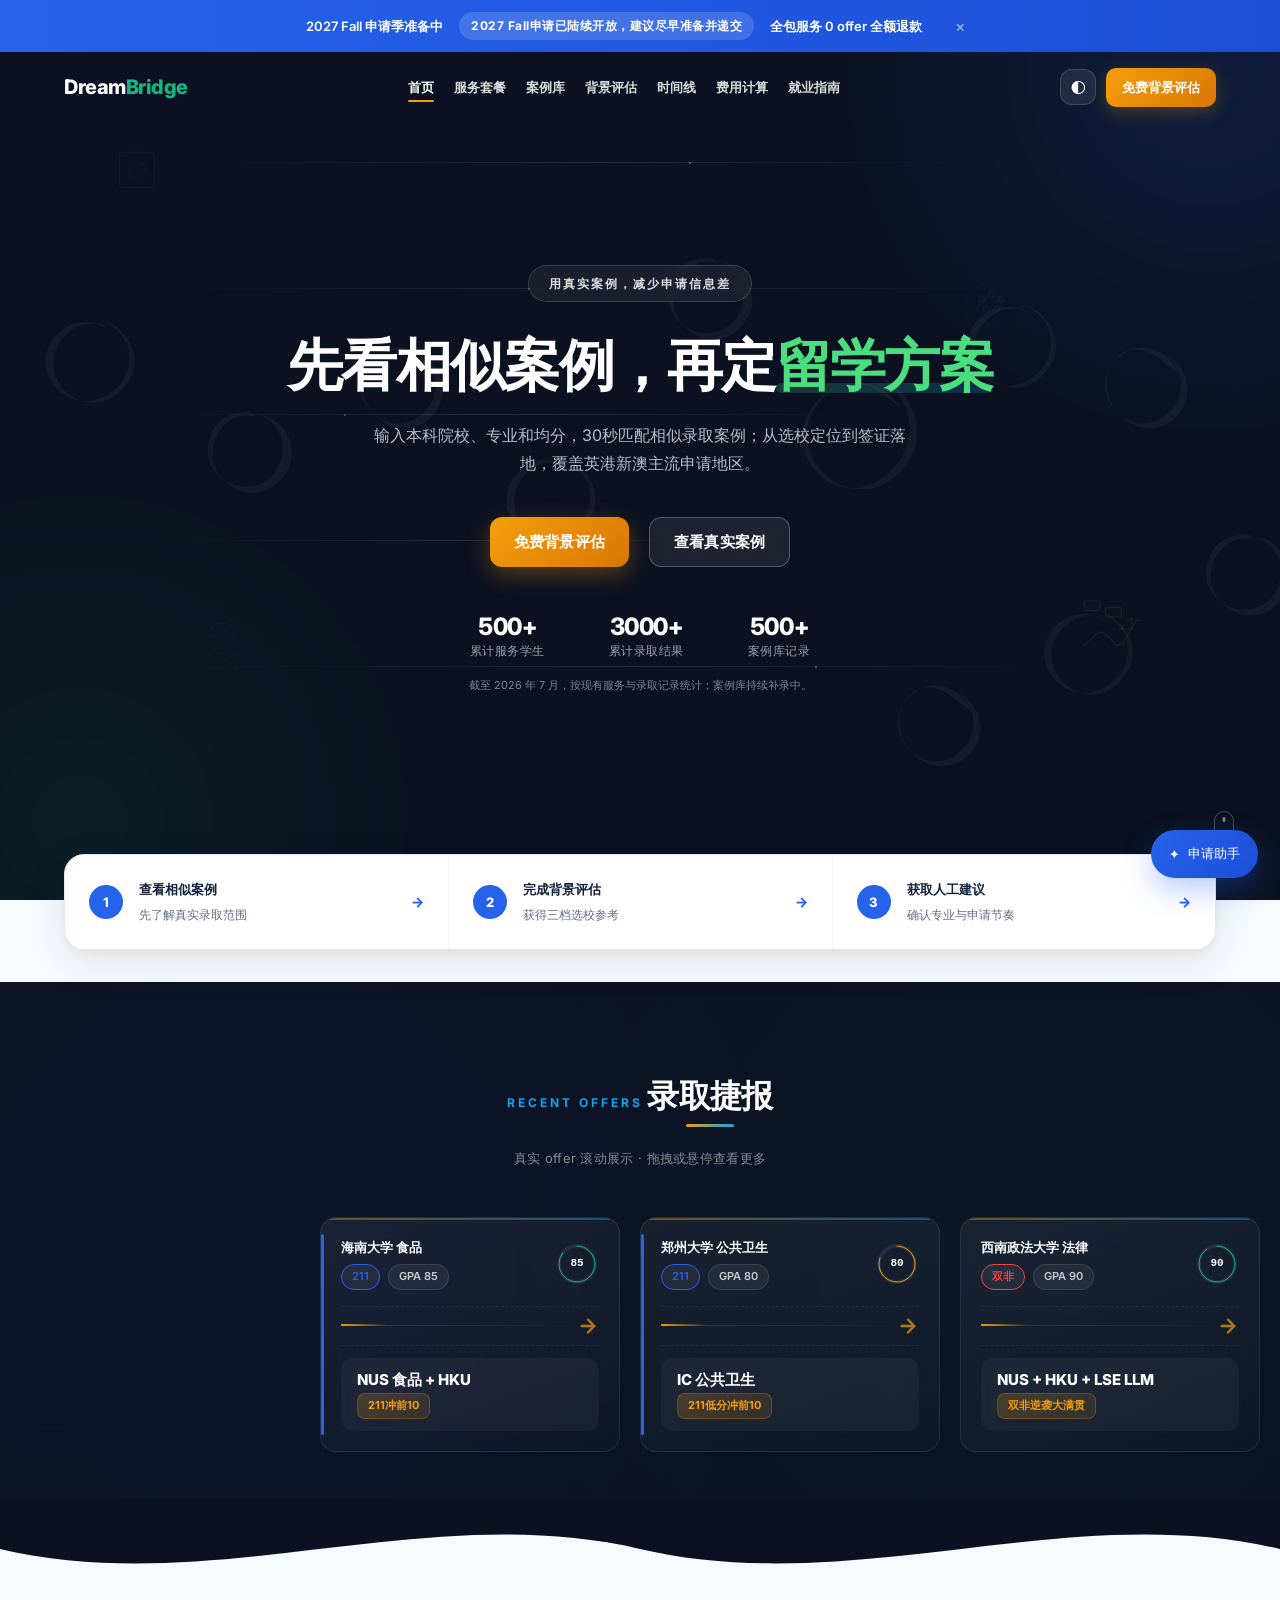
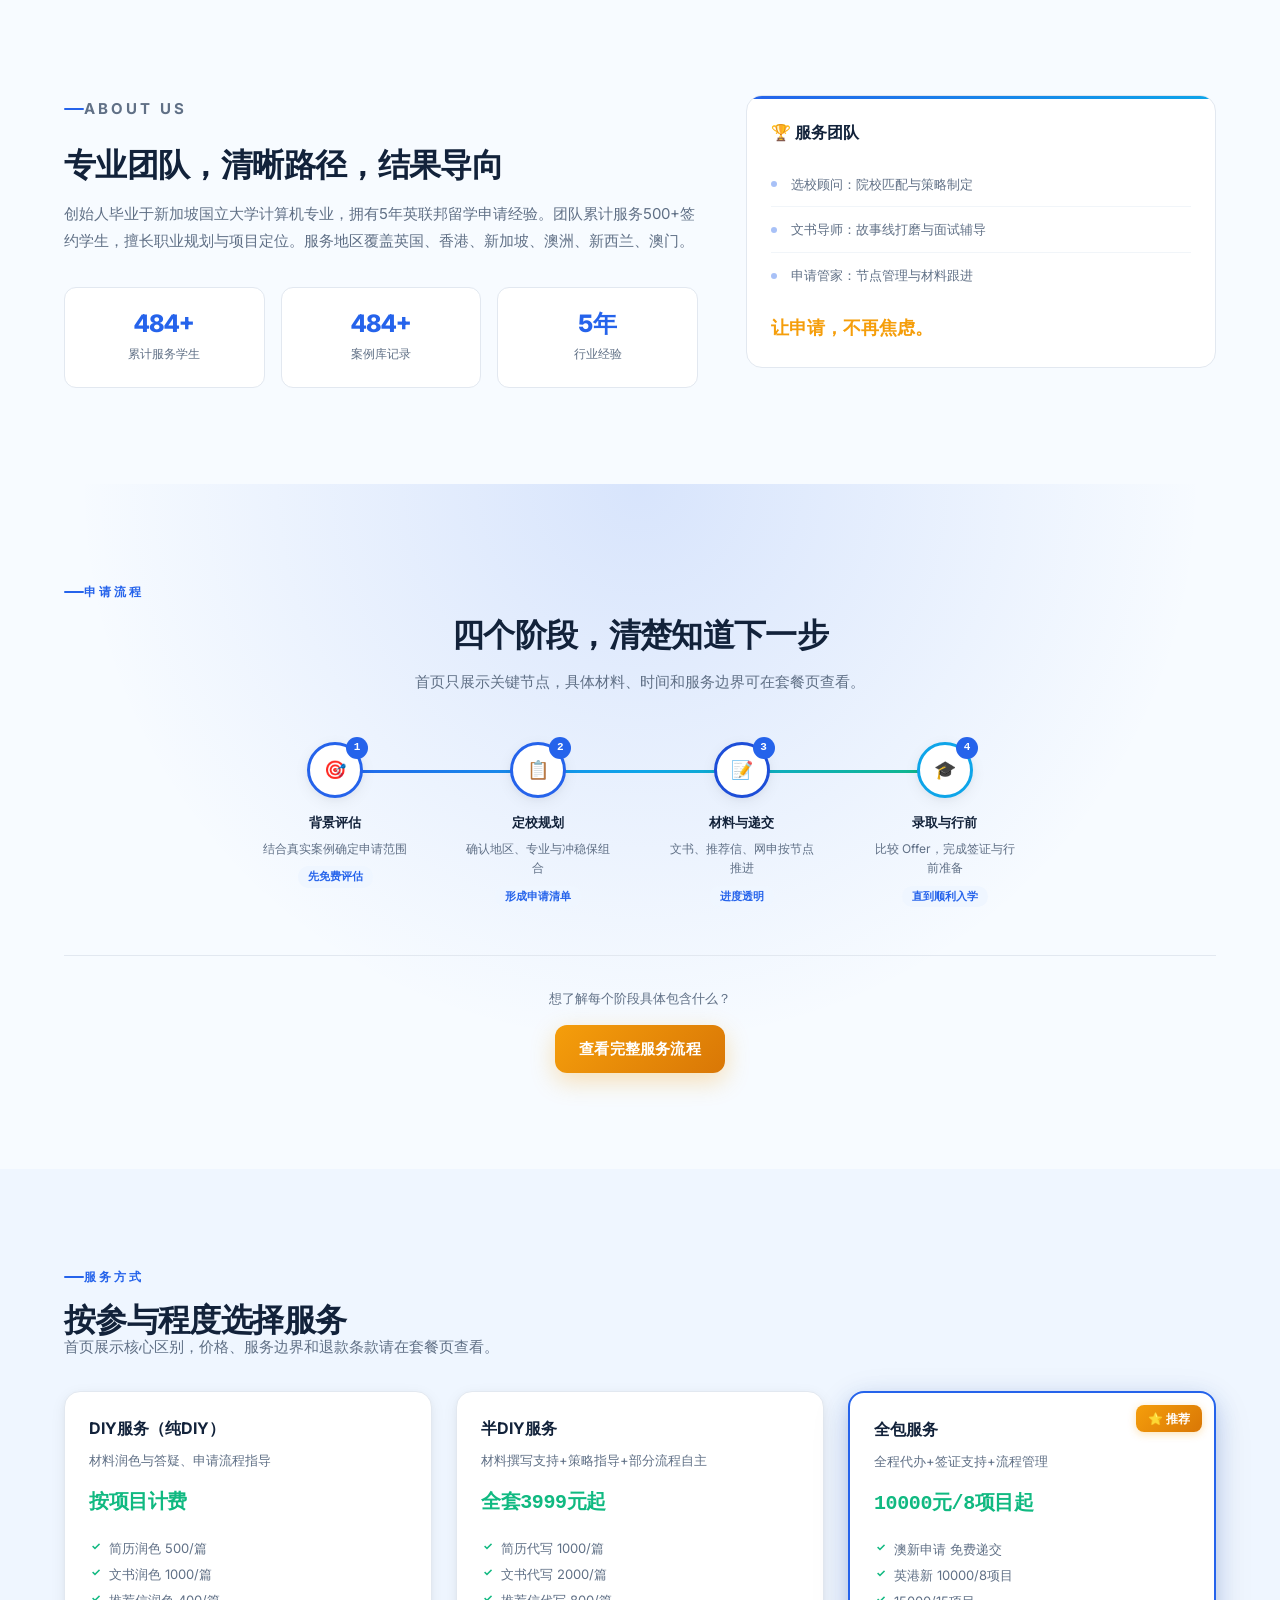
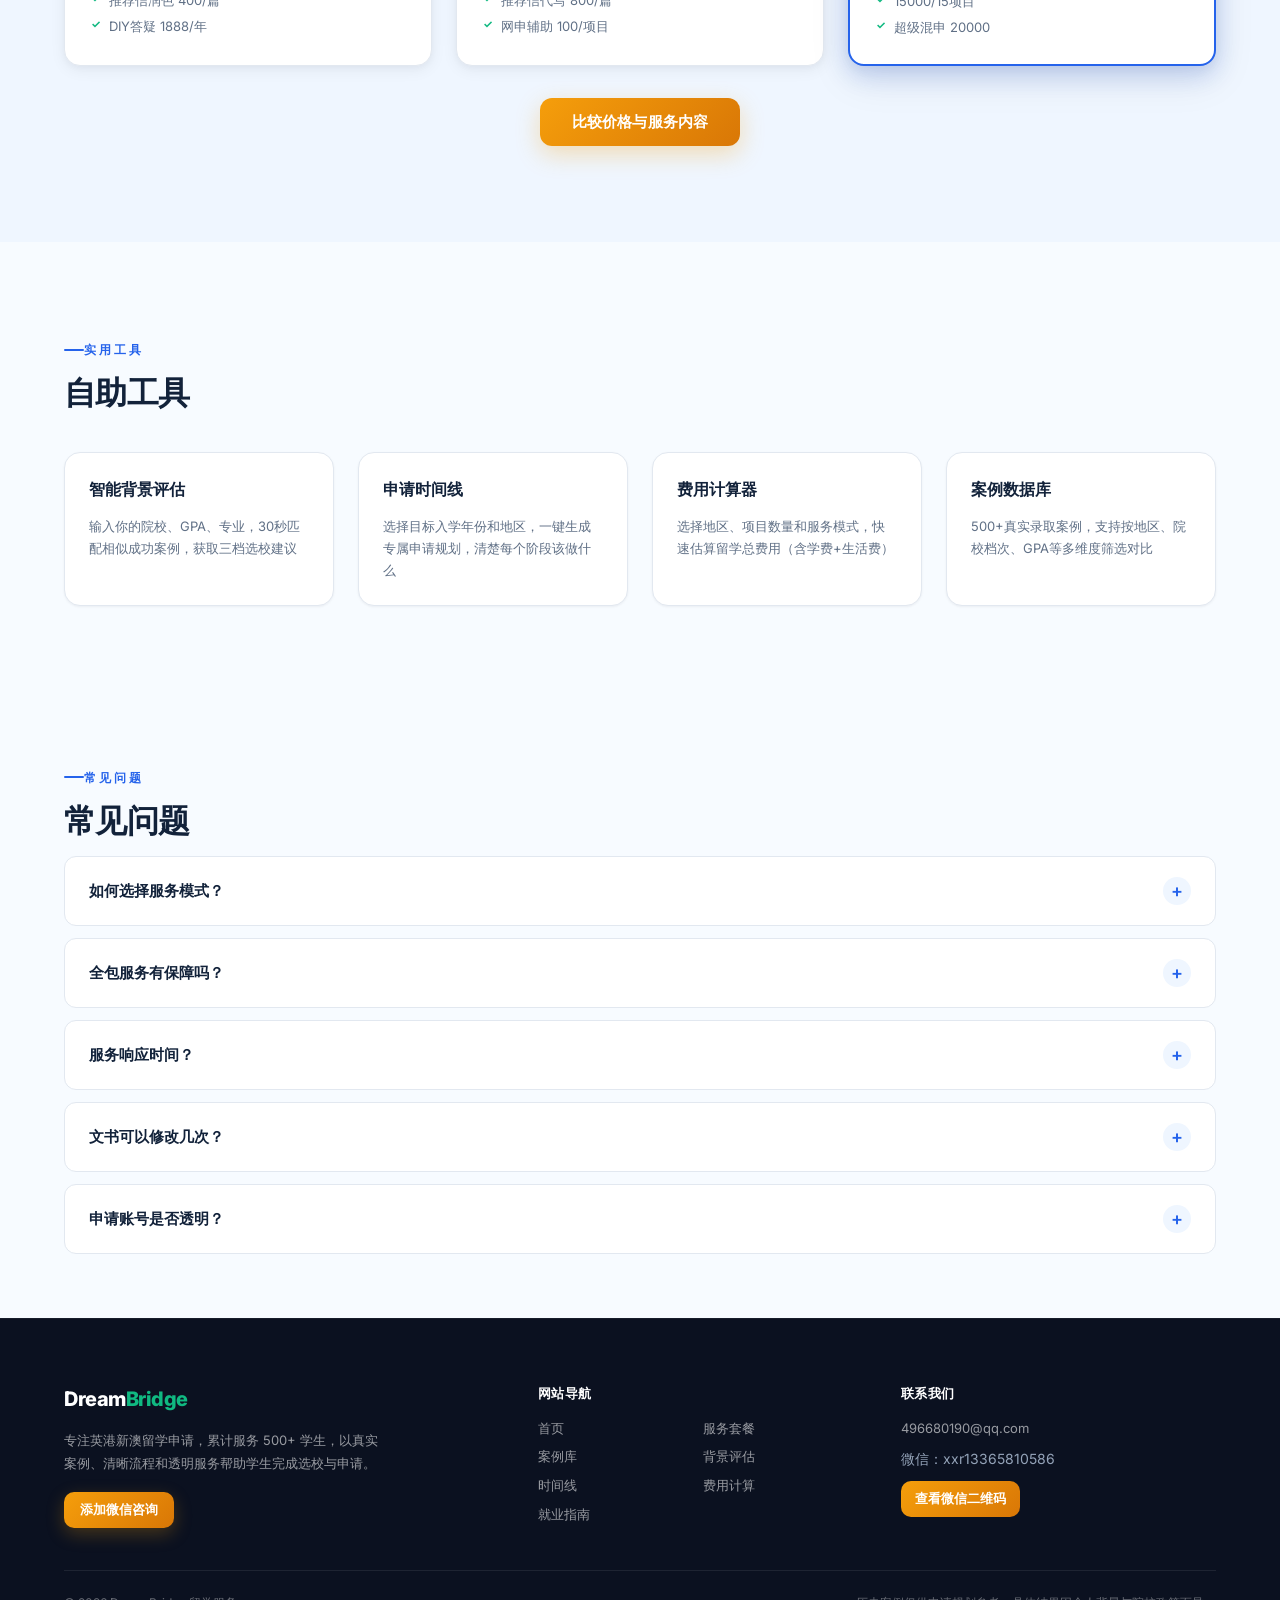
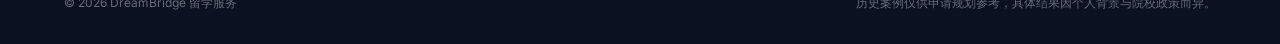
==== index.html @ adbd2423 "修复微信内菜单展开与缓存" ====
<!DOCTYPE html>
<html lang="zh-CN">
<head>
<meta charset="UTF-8">
<meta name="viewport" content="width=device-width, initial-scale=1.0">
<meta name="description" content="DreamBridge留学申请服务，专注英国、香港、新加坡、澳洲等地区。累计服务500+学生，提供真实案例匹配、背景评估与透明申请服务。">
<title>DreamBridge留学｜英港新澳一站式申请服务</title>
<style>
@import url('https://fonts.googleapis.com/css2?family=Inter:wght@400;500;600;700;800&display=swap');

:root {
  /* === 重构后的色彩系统 === */
  --color-bg: #f7fbff;
  --color-surface: #ffffff;
  --color-surface-elevated: #ffffff;
  --color-text: #12223a;
  --color-text-secondary: #607086;
  --color-text-tertiary: #8a9bb0;

  /* 主色：沉稳专业蓝 */
  --color-primary: #2563EB;
  --color-primary-light: #EFF6FF;
  --color-primary-dark: #1D4ED8;
  --color-primary-glow: rgba(37, 99, 235, 0.15);

  /* 辅助色：天蓝 */
  --color-secondary: #0EA5E9;
  --color-secondary-light: #E0F2FE;

  /* 强调色：琥珀金（CTA专用） */
  --color-accent: #F59E0B;
  --color-accent-dark: #D97706;
  --color-accent-light: #FEF3C7;
  --color-accent-glow: rgba(245, 158, 11, 0.25);

  /* 成功色 */
  --color-success: #10B981;

  /* 暗色背景统一体系 */
  --color-dark-bg: #0B1120;
  --color-dark-surface: #0F172A;
  --color-dark-elevated: #1E293B;
  --color-dark-border: rgba(255, 255, 255, 0.08);

  /* 边框与阴影 */
  --color-border: #E2E8F0;
  --color-border-light: #F1F5F9;
  --shadow-sm: 0 1px 3px rgba(15, 23, 42, 0.04), 0 1px 2px rgba(15, 23, 42, 0.02);
  --shadow-md: 0 4px 16px rgba(15, 23, 42, 0.06), 0 2px 6px rgba(15, 23, 42, 0.03);
  --shadow-lg: 0 12px 40px rgba(15, 23, 42, 0.10), 0 4px 12px rgba(15, 23, 42, 0.04);
  --shadow-xl: 0 20px 60px rgba(15, 23, 42, 0.14), 0 8px 20px rgba(15, 23, 42, 0.06);
  --shadow-accent: 0 8px 24px rgba(245, 158, 11, 0.30);
  --shadow-primary: 0 8px 24px rgba(37, 99, 235, 0.20);

  /* 圆角 */
  --radius-sm: 8px;
  --radius-md: 12px;
  --radius-lg: 16px;
  --radius-xl: 20px;
  --radius-full: 999px;

  /* 间距系统优化 */
  --space-1: 4px;
  --space-2: 8px;
  --space-3: 12px;
  --space-4: 16px;
  --space-5: 20px;
  --space-6: 24px;
  --space-8: 32px;
  --space-10: 40px;
  --space-12: 48px;
  --space-16: 64px;
  --space-20: 80px;
  --space-24: 96px;
  --space-32: 128px;

  /* 字体 */
  --font-sans: Inter, system-ui, -apple-system, 'Segoe UI', 'PingFang SC', 'Hiragino Sans GB', 'Microsoft YaHei', sans-serif;
  --font-display: 'Ma Shan Zheng', cursive;
  --font-mono: 'SF Mono', 'Fira Code', 'Cascadia Code', monospace;

  /* 字号层级 */
  --text-xs: 12px;
  --text-sm: 13px;
  --text-base: 14px;
  --text-md: 15px;
  --text-lg: 16px;
  --text-xl: 18px;
  --text-2xl: 20px;
  --text-3xl: 24px;
  --text-4xl: 32px;
  --text-5xl: 40px;
  --text-hero: clamp(36px, 5vw, 56px);

  /* 动效曲线 */
  --ease-out: cubic-bezier(0.16, 1, 0.3, 1);
  --ease-spring: cubic-bezier(0.34, 1.56, 0.64, 1);
  --ease-smooth: cubic-bezier(0.4, 0, 0.2, 1);
  --duration-fast: 150ms;
  --duration-base: 250ms;
  --duration-slow: 400ms;
  --duration-slower: 600ms;

  /* z-index */
  --z-base: 1;
  --z-sticky: 50;
  --z-header: 100;
  --z-countdown: 101;
  --z-modal: 200;
  --z-toast: 300;
}

body.dark {
  --color-bg: #0B1120;
  --color-surface: #0F172A;
  --color-surface-elevated: #1E293B;
  --color-text: #E2E8F0;
  --color-text-secondary: #94A3B8;
  --color-text-tertiary: #64748B;
  --color-primary-light: #1E293B;
  --color-border: #1E293B;
  --color-border-light: #0F172A;
  --shadow-sm: 0 1px 3px rgba(0, 0, 0, 0.3), 0 1px 2px rgba(0, 0, 0, 0.2);
  --shadow-md: 0 4px 16px rgba(0, 0, 0, 0.4), 0 2px 6px rgba(0, 0, 0, 0.3);
  --shadow-lg: 0 12px 40px rgba(0, 0, 0, 0.5), 0 4px 12px rgba(0, 0, 0, 0.4);
  --shadow-xl: 0 20px 60px rgba(0, 0, 0, 0.6), 0 8px 20px rgba(0, 0, 0, 0.5);
}

/* ===== 基础重置 ===== */
*, *::before, *::after { box-sizing: border-box; margin: 0; padding: 0; }
html { scroll-behavior: smooth; }
body {
  font-family: var(--font-sans);
  color: var(--color-text);
  background: var(--color-bg);
  line-height: 1.6;
  font-size: var(--text-base);
  -webkit-font-smoothing: antialiased;
  -moz-osx-font-smoothing: grayscale;
}
img { max-width: 100%; height: auto; display: block; }
button { font-family: inherit; cursor: pointer; border: none; background: none; }
input, select, textarea { font-family: inherit; font-size: inherit; }
a { color: inherit; text-decoration: none; }
ul, ol { list-style: none; }

/* ===== 布局容器 ===== */
.container {
  width: min(1200px, 90%);
  margin: 0 auto;
}

/* ===== Section间距节奏 ===== */
.section {
  padding: var(--space-24) 0;
}
.section-alt {
  background: var(--color-primary-light);
}
.section-compact {
  padding: var(--space-16) 0;
}

.section-kicker {
  display: inline-block;
  color: var(--color-primary);
  font-size: var(--text-xs);
  letter-spacing: 3px;
  text-transform: uppercase;
  font-weight: 700;
  margin-bottom: var(--space-4);
  position: relative;
  padding-left: var(--space-5);
}
.section-kicker::before {
  content: '';
  position: absolute;
  left: 0;
  top: 50%;
  transform: translateY(-50%);
  width: 20px;
  height: 2px;
  background: var(--color-primary);
  border-radius: 1px;
}

.section-title {
  font-size: clamp(var(--text-3xl), 4vw, var(--text-4xl));
  font-weight: 800;
  line-height: 1.15;
  margin-bottom: var(--space-4);
  letter-spacing: -0.02em;
}

/* ===== 阅读进度条 ===== */
.reading-progress {
  position: fixed;
  top: 0;
  left: 0;
  height: 2px;
  background: linear-gradient(90deg, var(--color-primary), var(--color-accent));
  z-index: 9999;
  width: 0%;
  transition: width 0.1s linear;
  box-shadow: 0 0 8px rgba(37, 99, 235, 0.3);
}

/* ===== 顶部倒计时条 ===== */
.countdown-bar {
  position: fixed;
  top: 0;
  left: 0;
  right: 0;
  z-index: var(--z-countdown);
  background: linear-gradient(90deg, var(--color-primary), var(--color-primary-dark));
  color: #fff;
  padding: var(--space-3) 0;
  font-size: var(--text-sm);
  font-weight: 600;
  text-align: center;
  transform: translateY(-100%);
  transition: transform var(--duration-base) var(--ease-out);
}
.countdown-bar.show { transform: translateY(0); }
.countdown-bar.show + .header {
  top: var(--countdown-height, 52px);
}
.countdown-bar .container {
  display: flex;
  justify-content: center;
  align-items: center;
  gap: var(--space-4);
  flex-wrap: wrap;
}
.countdown-pill {
  background: rgba(255,255,255,0.15);
  padding: var(--space-1) var(--space-3);
  border-radius: var(--radius-full);
  font-size: var(--text-xs);
  font-weight: 700;
  letter-spacing: 0.5px;
}
.countdown-close {
  color: #fff;
  font-size: var(--text-lg);
  opacity: 0.6;
  transition: opacity var(--duration-fast);
  margin-left: var(--space-2);
  width: 28px;
  height: 28px;
  display: grid;
  place-items: center;
  border-radius: 50%;
}
.countdown-close:hover { opacity: 1; background: rgba(255,255,255,0.1); }

/* ===== Header导航 ===== */
.header {
  position: fixed;
  top: 0;
  left: 0;
  right: 0;
  z-index: var(--z-header);
  background: transparent;
  transition: all var(--duration-base) var(--ease-out);
}
.header.scrolled {
  background: rgba(11, 17, 32, 0.92);
  backdrop-filter: blur(16px) saturate(180%);
  -webkit-backdrop-filter: blur(16px) saturate(180%);
  box-shadow: var(--shadow-md);
}
.header.scrolled .logo {
  font-size: var(--text-xl);
}
.nav-wrap {
  display: flex;
  align-items: center;
  justify-content: space-between;
  padding: var(--space-4) 0;
  transition: padding var(--duration-base) var(--ease-out);
}
.header.scrolled .nav-wrap {
  padding: var(--space-3) 0;
}
.logo {
  font-size: var(--text-2xl);
  font-weight: 800;
  color: #fff;
  letter-spacing: -0.5px;
  transition: font-size var(--duration-base) var(--ease-out);
}
.logo span { color: var(--color-success); }
.nav-links { display: flex; gap: var(--space-8); }
.nav-links a {
  color: rgba(255,255,255,0.85);
  font-size: var(--text-sm);
  font-weight: 600;
  transition: all var(--duration-fast) ease;
  position: relative;
  padding: var(--space-1) 0;
}
.nav-links a::after {
  content: '';
  position: absolute;
  bottom: 0;
  left: 0;
  width: 0;
  height: 2px;
  background: var(--color-accent);
  border-radius: 1px;
  transition: width var(--duration-base) var(--ease-out);
}
.nav-links a:hover {
  color: #fff;
}
.nav-links a:hover::after {
  width: 100%;
}
.theme-toggle {
  width: 36px;
  height: 36px;
  border-radius: var(--radius-md);
  background: rgba(255,255,255,0.08);
  border: 1px solid rgba(255,255,255,0.15);
  color: #fff;
  display: grid;
  place-items: center;
  font-size: var(--text-md);
  transition: all var(--duration-fast) ease;
}
.theme-toggle:hover { background: rgba(255,255,255,0.18); border-color: rgba(255,255,255,0.3); }

/* ===== HERO区域 ===== */
.hero {
  min-height: 100vh;
  position: relative;
  display: grid;
  place-items: center;
  background: var(--color-dark-bg);
  overflow: hidden;
  padding-top: 60px;
}
.hero-map {
  position: absolute;
  inset: 0;
  opacity: 0.04;
  background-image: url("data:image/svg+xml,%3Csvg xmlns='http://www.w3.org/2000/svg' viewBox='0 0 1000 500'%3E%3Cpath fill='%23ffffff' d='M835,180c-5-3-12-5-18-3c-6,2-10,8-12,14c-2,7-1,14,2,20c3,6,8,11,14,14c6,3,13,3,19,1c6-2,11-7,14-13c3-6,3-13,1-19c-2-6-6-11-12-14c5,4,8,10,9,16c1,6-1,13-5,18c-4,5-10,9-16,10c-6,1-13-1-18-5c-5-4-9-10-10-16c-1-6,1-13,5-18c4-5,10-9,16-10c6-1,13,1,18,5c4,3,7,7,9,12L835,180z M750,150c-8-2-16,0-22,5c-6,5-10,12-10,20c0,8,4,15,10,20c6,5,14,7,22,5c8-2,14-8,18-15c4-7,4-16,0-23c-4-7-10-13-18-15c7,3,13,9,16,16c3,7,2,15-2,22c-4,7-11,12-19,14c-8,2-16,0-22-5c-6-5-10-12-10-20c0-8,4-15,10-20c6-5,14-7,22-5c6,2,11,6,15,11L750,150z M650,200c-10-3-21-1-29,6c-8,7-13,17-12,28c1,11,7,21,16,27c9,6,21,8,31,4c10-4,18-12,22-22c4-10,3-21-2-31c-5-10-14-17-24-20c9,4,17,12,21,22c4,10,3,21-2,31c-5,10-14,17-24,20c-10,3-21,1-29-6c-8-7-13-17-12-28c1-11,7-21,16-27c9-6,21-8,31-4c7,3,13,8,17,14L650,200z M550,120c-6-2-13-1-18,3c-5,4-9,10-10,17c-1,7,1,14,5,19c4,5,10,9,17,10c7,1,14-1,19-5c5-4,9-10,10-17c1-7-1-14-5-19c-4-5-10-9-17-10c6,2,11,6,14,12c3,6,3,13,1,19c-2,6-6,11-12,14c-6,3-13,3-19,1c-6-2-11-6-14-12c-3-6-3-13-1-19c2-6,6-11,12-14c5-2,10-3,15-2L550,120z M450,250c-8-2-16,0-22,5c-6,5-10,12-10,20c0,8,4,15,10,20c6,5,14,7,22,5c8-2,14-8,18-15c4-7,4-16,0-23c-4-7-10-13-18-15c7,3,13,9,16,16c3,7,2,15-2,22c-4,7-11,12-19,14c-8,2-16,0-22-5c-6-5-10-12-10-20c0-8,4-15,10-20c6-5,14-7,22-5c6,2,11,6,15,11L450,250z M350,180c-5-3-12-5-18-3c-6,2-10,8-12,14c-2,7-1,14,2,20c3,6,8,11,14,14c6,3,13,3,19,1c6-2,11-7,14-13c3-6,3-13,1-19c-2-6-6-11-12-14c5,4,8,10,9,16c1,6-1,13-5,18c-4,5-10,9-16,10c-6,1-13-1-18-5c-5-4-9-10-10-16c-1-6,1-13,5-18c4-5,10-9,16-10c6-1,13,1,18,5c4,3,7,7,9,12L350,180z M250,220c-6-2-13-1-18,3c-5,4-9,10-10,17c-1,7,1,14,5,19c4,5,10,9,17,10c7,1,14-1,19-5c5-4,9-10,10-17c1-7-1-14-5-19c-4-5-10-9-17-10c6,2,11,6,14,12c3,6,3,13,1,19c-2,6-6,11-12,14c-6,3-13,3-19,1c-6-2-11-6-14-12c-3-6-3-13-1-19c2-6,6-11,12-14c5-2,10-3,15-2L250,220z M150,160c-8-2-16,0-22,5c-6,5-10,12-10,20c0,8,4,15,10,20c6,5,14,7,22,5c8-2,14-8,18-15c4-7,4-16,0-23c-4-7-10-13-18-15c7,3,13,9,16,16c3,7,2,15-2,22c-4,7-11,12-19,14c-8,2-16,0-22-5c-6-5-10-12-10-20c0-8,4-15,10-20c6-5,14-7,22-5c6,2,11,6,15,11L150,160z M50,120c-5-3-12-5-18-3c-6,2-10,8-12,14c-2,7-1,14,2,20c3,6,8,11,14,14c6,3,13,3,19,1c6-2,11-7,14-13c3-6,3-13,1-19c-2-6-6-11-12-14c5,4,8,10,9,16c1,6-1,13-5,18c-4,5-10,9-16,10c-6,1-13-1-18-5c-5-4-9-10-10-16c-1-6,1-13,5-18c4-5,10-9,16-10c6-1,13,1,18,5c4,3,7,7,9,12L50,120z M900,300c-6-2-13-1-18,3c-5,4-9,10-10,17c-1,7,1,14,5,19c4,5,10,9,17,10c7,1,14-1,19-5c5-4,9-10,10-17c1-7-1-14-5-19c-4-5-10-9-17-10c6,2,11,6,14,12c3,6,3,13,1,19c-2,6-6,11-12,14c-6,3-13,3-19,1c-6-2-11-6-14-12c-3-6-3-13-1-19c2-6,6-11,12-14c5-2,10-3,15-2L900,300z M800,350c-8-2-16,0-22,5c-6,5-10,12-10,20c0,8,4,15,10,20c6,5,14,7,22,5c8-2,14-8,18-15c4-7,4-16,0-23c-4-7-10-13-18-15c7,3,13,9,16,16c3,7,2,15-2,22c-4,7-11,12-19,14c-8,2-16,0-22-5c-6-5-10-12-10-20c0-8,4-15,10-20c6-5,14-7,22-5c6,2,11,6,15,11L800,350z M700,400c-5-3-12-5-18-3c-6,2-10,8-12,14c-2,7-1,14,2,20c3,6,8,11,14,14c6,3,13,3,19,1c6-2,11-7,14-13c3-6,3-13,1-19c-2-6-6-11-12-14c5,4,8,10,9,16c1,6-1,13-5,18c-4,5-10,9-16,10c-6,1-13-1-18-5c-5-4-9-10-10-16c-1-6,1-13,5-18c4-5,10-9,16-10c6-1,13,1,18,5c4,3,7,7,9,12L700,400z M950,100c-6-2-13-1-18,3c-5,4-9,10-10,17c-1,7,1,14,5,19c4,5,10,9,17,10c7,1,14-1,19-5c5-4,9-10,10-17c1-7-1-14-5-19c-4-5-10-9-17-10c6,2,11,6,14,12c3,6,3,13,1,19c-2,6-6,11-12,14c-6,3-13,3-19,1c-6-2-11-6-14-12c-3-6-3-13-1-19c2-6,6-11,12-14c5-2,10-3,15-2L950,100z'/%3E%3C/svg%3E");
  background-size: 120% auto;
  background-position: center 60%;
  background-repeat: no-repeat;
  pointer-events: none;
}
.hero-grid {
  position: absolute;
  inset: 0;
  background-image: radial-gradient(circle, rgba(255,255,255,0.04) 1px, transparent 1px);
  background-size: 48px 48px;
  mask-image: radial-gradient(ellipse at center, black 30%, transparent 70%);
  -webkit-mask-image: radial-gradient(ellipse at center, black 30%, transparent 70%);
}
.hero-blob {
  position: absolute;
  border-radius: 50%;
  filter: blur(100px);
  opacity: 0.12;
}
.hero-blob-1 {
  width: 500px;
  height: 500px;
  background: var(--color-primary);
  top: -180px;
  right: -180px;
  animation: blobFloat 10s ease-in-out infinite;
}
.hero-blob-2 {
  width: 400px;
  height: 400px;
  background: var(--color-success);
  bottom: -120px;
  left: -120px;
  opacity: 0.08;
  animation: blobFloat 12s ease-in-out infinite reverse;
}
@keyframes blobFloat {
  0%, 100% { transform: translate(0, 0) scale(1); }
  50% { transform: translate(20px, -20px) scale(1.08); }
}
.hero-routes {
  position: absolute;
  inset: 0;
  overflow: hidden;
  pointer-events: none;
}
.route-line {
  position: absolute;
  height: 1px;
  background: linear-gradient(90deg, transparent, rgba(255,255,255,0.1), transparent);
  animation: routeMove 10s linear infinite;
}
.route-dot {
  position: absolute;
  width: 2px;
  height: 2px;
  background: rgba(255,255,255,0.3);
  border-radius: 50%;
  box-shadow: 0 0 4px rgba(255,255,255,0.2);
  animation: dotPulse 3s ease-in-out infinite;
}
@keyframes routeMove {
  0% { transform: translateX(-100vw); opacity: 0; }
  10% { opacity: 1; }
  90% { opacity: 1; }
  100% { transform: translateX(100vw); opacity: 0; }
}
@keyframes dotPulse {
  0%, 100% { opacity: 0.2; transform: scale(1); }
  50% { opacity: 0.6; transform: scale(1.3); }
}
.hero-floaters {
  position: absolute;
  inset: 0;
  pointer-events: none;
  z-index: 2;
}
.float-item {
  position: absolute;
  opacity: 0.08;
  animation: floatDrift 25s ease-in-out infinite;
}
.float-item svg {
  width: 100%;
  height: 100%;
}
.float-stem { top: 15%; left: 8%; width: 70px; height: 70px; animation-delay: 0s; color: #4ade80; }
.float-business { top: 65%; right: 10%; width: 80px; height: 80px; animation-delay: -8s; color: #fbbf24; }
.float-arts { bottom: 25%; left: 15%; width: 60px; height: 60px; animation-delay: -16s; color: #f472b6; }
.float-art { top: 30%; right: 20%; width: 65px; height: 65px; animation-delay: -20s; color: #a78bfa; }
@keyframes floatDrift {
  0%, 100% { transform: translate(0, 0) rotate(0deg); }
  25% { transform: translate(12px, -16px) rotate(4deg); }
  50% { transform: translate(-8px, -28px) rotate(-2deg); }
  75% { transform: translate(16px, -12px) rotate(3deg); }
}

/* Hero内容 */
.hero-content {
  position: relative;
  z-index: 10;
  color: #fff;
  text-align: center;
  max-width: 760px;
  padding: 0 var(--space-5);
}
.hero-tag {
  display: inline-block;
  background: rgba(255,255,255,0.06);
  border: 1px solid rgba(255,255,255,0.14);
  color: rgba(255,255,255,0.85);
  padding: var(--space-2) var(--space-5);
  border-radius: var(--radius-full);
  font-size: var(--text-xs);
  font-weight: 600;
  letter-spacing: 2px;
  text-transform: uppercase;
  margin-bottom: var(--space-8);
  backdrop-filter: blur(8px);
}
.hero-title {
  font-size: var(--text-hero);
  font-weight: 800;
  line-height: 1.12;
  margin-bottom: var(--space-6);
  letter-spacing: -0.03em;
  text-wrap: balance;
}
.hero-title .highlight {
  color: #4ade80;
  position: relative;
}
.hero-title .highlight::after {
  content: '';
  position: absolute;
  bottom: 6px;
  left: 0;
  right: 0;
  height: 10px;
  background: linear-gradient(90deg, #4ade80, #0EA5E9);
  opacity: 0.2;
  border-radius: 5px;
  z-index: -1;
}
.hero-subtitle {
  font-size: clamp(var(--text-md), 2vw, var(--text-lg));
  color: rgba(255,255,255,0.72);
  line-height: 1.75;
  margin-bottom: var(--space-10);
  max-width: 540px;
  margin-left: auto;
  margin-right: auto;
}
.hero-cta {
  display: flex;
  gap: var(--space-5);
  justify-content: center;
  flex-wrap: wrap;
}
.hero-stats {
  display: flex;
  gap: var(--space-16);
  justify-content: center;
  margin-top: var(--space-12);
  flex-wrap: wrap;
}
.hero-stat { text-align: center; }
.hero-stat-value {
  display: block;
  font-size: var(--text-3xl);
  font-weight: 800;
  color: #fff;
  line-height: 1;
  font-variant-numeric: tabular-nums;
  letter-spacing: -0.02em;
}
.hero-stat-label {
  font-size: var(--text-xs);
  color: rgba(255,255,255,0.6);
  margin-top: var(--space-2);
  font-weight: 500;
  letter-spacing: 0.5px;
}
.hero-proof-note {
  margin-top: var(--space-4);
  color: rgba(255,255,255,0.48);
  font-size: 11px;
}
.decision-path {
  position: relative;
  z-index: 20;
  margin-top: -46px;
  padding-bottom: var(--space-8);
}
.decision-path-grid {
  display: grid;
  grid-template-columns: repeat(3, minmax(0, 1fr));
  overflow: hidden;
  border: 1px solid var(--color-border);
  border-radius: var(--radius-xl);
  background: var(--color-surface);
  box-shadow: var(--shadow-lg);
}
.decision-step {
  display: grid;
  grid-template-columns: auto 1fr auto;
  gap: var(--space-4);
  align-items: center;
  padding: var(--space-6);
  border: 0;
  color: inherit;
  background: transparent;
  font: inherit;
  text-align: left;
  text-decoration: none;
  cursor: pointer;
  transition: background var(--duration-fast) ease;
}
.decision-step + .decision-step { border-left: 1px solid var(--color-border-light); }
.decision-step:hover { background: var(--color-primary-light); }
.decision-step-number {
  display: grid;
  width: 34px;
  height: 34px;
  place-items: center;
  border-radius: 50%;
  color: #fff;
  background: var(--color-primary);
  font-size: var(--text-sm);
  font-weight: 800;
}
.decision-step strong {
  display: block;
  margin-bottom: 3px;
  color: var(--color-text);
  font-size: var(--text-sm);
}
.decision-step small {
  color: var(--color-text-secondary);
  font-size: var(--text-xs);
}
.decision-step-arrow { color: var(--color-primary); font-weight: 800; }
.hero-scroll {
  position: absolute;
  bottom: var(--space-8);
  right: var(--space-8);
  display: flex;
  flex-direction: column;
  align-items: center;
  gap: var(--space-2);
  color: rgba(255,255,255,0.35);
  font-size: var(--text-xs);
  z-index: 10;
  animation: fadeInUp 1s ease-out 2s both;
}
@keyframes fadeInUp {
  from { opacity: 0; transform: translateY(10px); }
  to { opacity: 1; transform: translateY(0); }
}
.mouse-icon {
  width: 20px;
  height: 30px;
  border: 1.5px solid rgba(255,255,255,0.25);
  border-radius: 10px;
  position: relative;
}
.mouse-icon::before {
  content: '';
  position: absolute;
  top: 5px;
  left: 50%;
  transform: translateX(-50%);
  width: 3px;
  height: 5px;
  background: rgba(255,255,255,0.45);
  border-radius: 2px;
  animation: scrollDown 1.8s infinite;
}
@keyframes scrollDown {
  0% { opacity: 1; top: 5px; }
  100% { opacity: 0; top: 14px; }
}

/* ===== 按钮系统 ===== */
.btn {
  display: inline-flex;
  align-items: center;
  justify-content: center;
  gap: var(--space-2);
  padding: var(--space-3) var(--space-6);
  border-radius: var(--radius-md);
  font-weight: 700;
  font-size: var(--text-md);
  transition: all var(--duration-base) var(--ease-out);
  cursor: pointer;
  border: none;
  letter-spacing: 0.2px;
}
.btn-primary {
  background: linear-gradient(135deg, #F59E0B, #D97706);
  color: #fff;
  box-shadow: var(--shadow-accent);
  position: relative;
  overflow: hidden;
}
.btn-primary::before {
  content: '';
  position: absolute;
  inset: 0;
  background: linear-gradient(135deg, rgba(255,255,255,0.15), transparent);
  opacity: 0;
  transition: opacity var(--duration-base);
}
.btn-primary:hover {
  transform: translateY(-2px);
  box-shadow: 0 12px 32px rgba(245, 158, 11, 0.35);
}
.btn-primary:hover::before { opacity: 1; }
.btn-primary:active { transform: scale(0.98); }

.btn-secondary {
  background: rgba(255,255,255,0.08);
  color: #fff;
  border: 1.5px solid rgba(255,255,255,0.25);
  backdrop-filter: blur(8px);
}
.btn-secondary:hover {
  background: rgba(255,255,255,0.15);
  border-color: rgba(255,255,255,0.4);
}
.btn-sm { padding: var(--space-2) var(--space-4); font-size: var(--text-sm); }

/* ===== 录取捷报墙 ===== */
.offers-wall {
  background: var(--color-dark-bg);
  padding: var(--space-24) 0 var(--space-12);
  overflow: hidden;
  position: relative;
}
.offers-wall::before {
  content: '';
  position: absolute;
  inset: 0;
  background-image:
    radial-gradient(circle at 20% 50%, rgba(37, 99, 235, 0.06) 0%, transparent 50%),
    radial-gradient(circle at 80% 50%, rgba(14, 165, 233, 0.04) 0%, transparent 50%);
  pointer-events: none;
}
.offers-header {
  position: relative;
  z-index: 2;
  text-align: center;
  margin-bottom: var(--space-12);
}
.offers-header .section-kicker {
  color: var(--color-secondary);
  font-size: var(--text-xs);
  letter-spacing: 3px;
  text-transform: uppercase;
  font-weight: 700;
  margin-bottom: var(--space-3);
  padding-left: 0;
}
.offers-header .section-kicker::before { display: none; }
.offers-header .section-title {
  font-size: clamp(var(--text-3xl), 4vw, var(--text-4xl));
  font-weight: 800;
  color: #ffffff;
  letter-spacing: -0.02em;
  margin-bottom: 0;
  position: relative;
  display: inline-block;
}
.offers-header .section-title::after {
  content: '';
  position: absolute;
  bottom: -12px;
  left: 50%;
  transform: translateX(-50%);
  width: 48px;
  height: 3px;
  background: linear-gradient(90deg, var(--color-accent), var(--color-secondary));
  border-radius: 2px;
}
.offers-sub {
  color: rgba(255,255,255,0.5);
  font-size: var(--text-sm);
  margin-top: var(--space-6);
  letter-spacing: 0.3px;
}

/* 滚动行 */
.offers-row {
  display: flex;
  gap: var(--space-5);
  width: max-content;
  cursor: grab;
  user-select: none;
  overflow-x: auto;
  scrollbar-width: none;
  -ms-overflow-style: none;
}
.offers-row::-webkit-scrollbar { display: none; }
.offers-row:active { cursor: grabbing; }
.row-left { animation: scrollLeft 40s linear infinite; }
.offers-row:hover { animation-play-state: paused; }
@keyframes scrollLeft {
  0% { transform: translateX(0); }
  100% { transform: translateX(-50%); }
}

/* Offer卡片 */
.offer-card {
  width: 300px;
  flex-shrink: 0;
  background: linear-gradient(160deg, rgba(255,255,255,0.06) 0%, rgba(255,255,255,0.02) 100%);
  border: 1px solid rgba(255,255,255,0.08);
  border-radius: var(--radius-lg);
  padding: var(--space-5);
  position: relative;
  backdrop-filter: blur(16px);
  -webkit-backdrop-filter: blur(16px);
  transition: all 0.4s var(--ease-out);
  overflow: hidden;
}
.offer-card::before {
  content: '';
  position: absolute;
  top: 0; left: 0; right: 0; height: 2px;
  background: linear-gradient(90deg, var(--color-accent), var(--color-secondary));
  opacity: 0.4;
  transition: opacity 0.3s;
}
.offer-card:hover {
  transform: translateY(-6px) scale(1.01);
  border-color: rgba(255,255,255,0.18);
  box-shadow: 0 20px 48px rgba(0,0,0,0.3), 0 0 32px rgba(37, 99, 235, 0.08);
}
.offer-card:hover::before { opacity: 0.8; }

/* 卡片左边框 - 按tier差异化 */
.offer-card[data-tier="985"]::after,
.offer-card[data-tier="211"]::after,
.offer-card[data-tier="\53CC\u975E"]::after,
.offer-card[data-tier="\u6D77\u5916\u672C\u79D1"]::after {
  content: '';
  position: absolute;
  left: 0;
  top: var(--space-4);
  bottom: var(--space-4);
  width: 3px;
  border-radius: 2px;
}
.offer-card[data-tier="985"]::after { background: var(--color-accent); }
.offer-card[data-tier="211"]::after { background: var(--color-primary); }
.offer-card[data-tier="\53CC\u975E"]::after { background: var(--color-secondary); }
.offer-card[data-tier="\u6D77\u5916\u672C\u79D1"]::after { background: #a78bfa; }

.offer-header {
  display: flex;
  justify-content: space-between;
  align-items: center;
  margin-bottom: var(--space-4);
}
.offer-student { flex: 1; min-width: 0; }
.offer-student-name {
  color: #fff;
  font-size: var(--text-sm);
  font-weight: 700;
  line-height: 1.4;
  margin-bottom: var(--space-2);
  white-space: nowrap;
  overflow: hidden;
  text-overflow: ellipsis;
}
.offer-student-meta {
  display: flex;
  gap: var(--space-2);
  flex-wrap: wrap;
}
.offer-meta-pill {
  font-size: 11px;
  padding: 3px 10px;
  border-radius: var(--radius-full);
  background: rgba(255,255,255,0.06);
  color: rgba(255,255,255,0.75);
  border: 1px solid rgba(255,255,255,0.1);
  font-weight: 600;
}
.gpa-gauge {
  position: relative;
  width: 44px;
  height: 44px;
  flex-shrink: 0;
  margin-left: var(--space-2);
}
.gpa-gauge svg {
  transform: rotate(-90deg);
  width: 100%; height: 100%;
}
.gpa-track {
  fill: none;
  stroke: rgba(255,255,255,0.08);
  stroke-width: 3.5;
}
.gpa-fill {
  fill: none;
  stroke-linecap: round;
  transition: stroke-dashoffset 1.5s var(--ease-out);
}
.gpa-text {
  position: absolute;
  inset: 0;
  display: grid;
  place-items: center;
  font-size: 11px;
  font-weight: 800;
  color: #fff;
  font-family: var(--font-mono);
}
.offer-arrow-wrap {
  display: flex;
  align-items: center;
  justify-content: center;
  gap: var(--space-2);
  margin: var(--space-3) 0;
  padding: var(--space-2) 0;
  border-top: 1px dashed rgba(255,255,255,0.06);
  border-bottom: 1px dashed rgba(255,255,255,0.06);
}
.offer-arrow-icon {
  width: 22px; height: 22px;
  color: var(--color-accent);
  opacity: 0.7;
  animation: arrowPulse 2.5s ease-in-out infinite;
}
@keyframes arrowPulse {
  0%, 100% { transform: translateX(0); opacity: 0.5; }
  50% { transform: translateX(4px); opacity: 0.85; }
}
.offer-arrow-line {
  flex: 1; height: 1px;
  background: linear-gradient(90deg, rgba(255,255,255,0.12), rgba(255,255,255,0.02));
  position: relative;
}
.offer-arrow-line::after {
  content: '';
  position: absolute;
  left: 0; top: -1px;
  width: 20%; height: 2px;
  background: linear-gradient(90deg, var(--color-accent), transparent);
  border-radius: 2px;
  animation: arrowFlow 3s linear infinite;
}
@keyframes arrowFlow {
  0% { left: 0; opacity: 1; }
  100% { left: 100%; opacity: 0; }
}
.offer-result {
  background: rgba(255,255,255,0.04);
  border-radius: var(--radius-md);
  padding: var(--space-3) var(--space-4);
}
.offer-school {
  color: #fff;
  font-size: var(--text-md);
  font-weight: 800;
  margin-bottom: 4px;
  line-height: 1.3;
}
.offer-tag {
  display: inline-block;
  background: linear-gradient(135deg, rgba(245, 158, 11, 0.2), rgba(245, 158, 11, 0.1));
  color: var(--color-accent);
  padding: 3px 10px;
  border-radius: var(--radius-sm);
  font-size: 11px;
  font-weight: 700;
  border: 1px solid rgba(245, 158, 11, 0.25);
}
.offer-image-corner {
  position: absolute;
  top: var(--space-3);
  right: var(--space-3);
  width: 36px; height: 36px;
  border-radius: var(--radius-md);
  background: rgba(255,255,255,0.1);
  border: 1px solid rgba(255,255,255,0.15);
  display: grid;
  place-items: center;
  cursor: pointer;
  transition: all 0.3s var(--ease-out);
  overflow: hidden;
  z-index: 5;
}
.offer-image-corner img {
  width: 100%; height: 100%;
  object-fit: cover;
  opacity: 0.8;
  transition: opacity 0.3s;
}
.offer-image-corner:hover {
  transform: scale(1.1);
  box-shadow: 0 4px 12px rgba(0,0,0,0.3);
}
.offer-image-corner:hover img { opacity: 1; }
.offer-image-corner::after {
  content: '\1F4CE';
  position: absolute;
  font-size: var(--text-md);
  transition: opacity 0.3s;
}
.offer-image-corner:hover::after { opacity: 0; }

/* Offer预览模态 */
.offer-preview-modal {
  position: fixed;
  inset: 0;
  background: rgba(11, 17, 32, 0.9);
  display: none;
  place-items: center;
  z-index: var(--z-modal);
  backdrop-filter: blur(12px);
  -webkit-backdrop-filter: blur(12px);
  padding: var(--space-6);
}
.offer-preview-modal.show { display: grid; }
.offer-preview-img {
  max-width: 90vw;
  max-height: 85vh;
  border-radius: var(--radius-lg);
  box-shadow: var(--shadow-xl);
  border: 1px solid rgba(255,255,255,0.08);
  animation: modalIn var(--duration-slow) var(--ease-out);
}

/* ===== 波浪过渡分隔 ===== */
.wave-divider {
  width: 100%;
  height: 100px;
  background: var(--color-dark-bg);
  position: relative;
  z-index: 1;
  margin-top: -1px;
}
.wave-divider svg {
  position: absolute;
  bottom: 0;
  left: 0;
  width: 100%;
  height: 100%;
  display: block;
}
.wave-divider svg path {
  fill: var(--color-bg);
}

/* ===== About区域 ===== */
.about-grid {
  display: grid;
  grid-template-columns: 1.35fr 1fr;
  gap: var(--space-12);
  align-items: start;
}
.about-text p {
  color: var(--color-text-secondary);
  font-size: var(--text-md);
  line-height: 1.85;
  margin-bottom: var(--space-6);
}

/* 服务团队卡片 */
.team-card {
  background: var(--color-surface);
  border: 1px solid var(--color-border);
  border-radius: var(--radius-lg);
  padding: var(--space-6);
  position: relative;
  overflow: hidden;
}
.team-card::before {
  content: '';
  position: absolute;
  top: 0;
  left: 0;
  right: 0;
  height: 3px;
  background: linear-gradient(90deg, var(--color-primary), var(--color-secondary));
}
.team-card h3 {
  font-size: var(--text-lg);
  font-weight: 700;
  margin-bottom: var(--space-4);
  color: var(--color-text);
}
.team-card li {
  padding: var(--space-3) 0;
  border-bottom: 1px solid var(--color-border-light);
  font-size: var(--text-sm);
  color: var(--color-text-secondary);
  line-height: 1.6;
  position: relative;
  padding-left: var(--space-5);
}
.team-card li:last-child { border-bottom: none; }
.team-card li::before {
  content: '';
  position: absolute;
  left: 0;
  top: 50%;
  transform: translateY(-50%);
  width: 6px;
  height: 6px;
  border-radius: 50%;
  background: var(--color-primary);
  opacity: 0.4;
}
.signature {
  font-family: var(--font-display);
  font-size: var(--text-xl);
  color: var(--color-accent);
  margin-top: var(--space-4);
  font-weight: 600;
}

/* 指标区域 */
.metrics {
  display: grid;
  grid-template-columns: repeat(3, 1fr);
  gap: var(--space-4);
  margin-top: var(--space-8);
}
.metric-item {
  background: var(--color-surface);
  padding: var(--space-6) var(--space-4);
  border-radius: var(--radius-md);
  border: 1px solid var(--color-border);
  text-align: center;
  transition: all var(--duration-base) var(--ease-out);
}
.metric-item:hover {
  transform: translateY(-3px);
  box-shadow: var(--shadow-lg);
  border-color: var(--color-primary-light);
}
.metric-value {
  font-size: var(--text-3xl);
  font-weight: 800;
  color: var(--color-primary);
  line-height: 1;
  font-variant-numeric: tabular-nums;
}
.metric-label {
  font-size: var(--text-xs);
  color: var(--color-text-secondary);
  margin-top: var(--space-2);
  font-weight: 500;
}

/* ===== 服务流程可视化 ===== */
.process-section {
  position: relative;
  overflow: hidden;
}
.process-section::before {
  content: '';
  position: absolute;
  inset: 0;
  background-image: radial-gradient(circle at 50% 0%, var(--color-primary-glow) 0%, transparent 60%);
  pointer-events: none;
}
.process-track {
  display: flex;
  justify-content: space-between;
  align-items: flex-start;
  gap: var(--space-4);
  position: relative;
  margin-top: var(--space-12);
  max-width: 760px;
  margin-left: auto;
  margin-right: auto;
}
.process-track::before {
  content: '';
  position: absolute;
  top: 28px;
  left: 60px;
  right: 60px;
  height: 3px;
  background: linear-gradient(90deg, var(--color-primary), var(--color-secondary), var(--color-success));
  border-radius: 2px;
  z-index: 0;
}
.process-step {
  display: flex;
  flex-direction: column;
  align-items: center;
  text-align: center;
  flex: 1;
  position: relative;
  z-index: 1;
  max-width: 150px;
}
.process-step-icon {
  width: 56px;
  height: 56px;
  border-radius: 50%;
  background: var(--color-surface);
  border: 3px solid var(--color-primary);
  display: grid;
  place-items: center;
  font-size: var(--text-xl);
  margin-bottom: var(--space-4);
  position: relative;
  box-shadow: var(--shadow-md);
  transition: all var(--duration-base) var(--ease-out);
}
.process-step:nth-child(2) .process-step-icon { border-color: var(--color-primary); }
.process-step:nth-child(3) .process-step-icon { border-color: var(--color-primary-dark); }
.process-step:nth-child(4) .process-step-icon { border-color: var(--color-secondary); }
.process-step:nth-child(5) .process-step-icon { border-color: #0EA5E9; }
.process-step:nth-child(6) .process-step-icon { border-color: var(--color-success); }
.process-step:hover .process-step-icon {
  transform: scale(1.1);
  box-shadow: 0 8px 24px var(--color-primary-glow);
}
.process-step-num {
  position: absolute;
  top: -8px;
  right: -8px;
  width: 22px;
  height: 22px;
  border-radius: 50%;
  background: var(--color-primary);
  color: #fff;
  font-size: 11px;
  font-weight: 800;
  display: grid;
  place-items: center;
  font-family: var(--font-mono);
}
.process-step h4 {
  font-size: var(--text-sm);
  font-weight: 700;
  color: var(--color-text);
  margin-bottom: var(--space-2);
  line-height: 1.3;
}
.process-step p {
  font-size: var(--text-xs);
  color: var(--color-text-secondary);
  line-height: 1.6;
}
.process-step time {
  display: inline-block;
  margin-top: var(--space-2);
  font-size: 11px;
  font-weight: 600;
  color: var(--color-primary);
  background: var(--color-primary-light);
  padding: 2px 10px;
  border-radius: var(--radius-full);
}
.process-cta {
  text-align: center;
  margin-top: var(--space-12);
  padding-top: var(--space-8);
  border-top: 1px solid var(--color-border);
}
.process-cta p {
  color: var(--color-text-secondary);
  font-size: var(--text-sm);
  margin-bottom: var(--space-5);
}
@keyframes processGlow {
  0%, 100% { box-shadow: 0 0 0 0 rgba(37, 99, 235, 0); }
  50% { box-shadow: 0 0 0 8px rgba(37, 99, 235, 0.08); }
}
.process-step-icon.pulse {
  animation: processGlow 3s ease-in-out infinite;
}
@media (max-width: 768px) {
  .process-track {
    flex-direction: column;
    align-items: flex-start;
    gap: var(--space-6);
    max-width: 400px;
  }
  .process-track::before {
    top: 0;
    bottom: 0;
    left: 27px;
    right: auto;
    width: 3px;
    height: auto;
    background: linear-gradient(180deg, var(--color-primary), var(--color-secondary), var(--color-success));
  }
  .process-step {
    flex-direction: row;
    text-align: left;
    gap: var(--space-4);
    max-width: 100%;
    align-items: center;
  }
  .process-step-icon {
    flex-shrink: 0;
    margin-bottom: 0;
    width: 48px;
    height: 48px;
    font-size: var(--text-lg);
  }
  .process-step-num {
    width: 18px;
    height: 18px;
    font-size: 10px;
    top: -6px;
    right: -6px;
  }
}

/* ===== 套餐服务 ===== */
.plan-toggle {
  display: flex;
  gap: var(--space-2);
  justify-content: center;
  margin-bottom: var(--space-8);
}
.plan-toggle-btn {
  padding: var(--space-2) var(--space-5);
  border: 1px solid var(--color-border);
  background: var(--color-surface);
  border-radius: var(--radius-md);
  font-weight: 600;
  font-size: var(--text-sm);
  transition: all var(--duration-fast) ease;
  color: var(--color-text-secondary);
  cursor: pointer;
}
.plan-toggle-btn.active {
  background: var(--color-primary);
  color: #fff;
  border-color: var(--color-primary);
  box-shadow: var(--shadow-primary);
}
.plan-toggle-btn:not(.active):hover {
  background: var(--color-primary-light);
  color: var(--color-primary);
}
.cards-grid {
  display: grid;
  grid-template-columns: repeat(3, 1fr);
  gap: var(--space-6);
}
.plan-card {
  background: var(--color-surface);
  border: 1px solid var(--color-border);
  border-radius: var(--radius-lg);
  box-shadow: var(--shadow-md);
  padding: var(--space-6);
  transition: all var(--duration-base) var(--ease-out);
  position: relative;
  overflow: hidden;
}
.plan-card:hover {
  transform: translateY(-6px);
  box-shadow: var(--shadow-lg);
}
.plan-card::after {
  content: '';
  position: absolute;
  top: 0;
  left: 0;
  right: 0;
  height: 3px;
  background: linear-gradient(90deg, var(--color-primary), var(--color-secondary));
  opacity: 0;
  transition: opacity var(--duration-base) ease;
}
.plan-card:hover::after { opacity: 1; }
.plan-card.featured {
  border: 2px solid var(--color-primary);
  transform: scale(1.02);
  box-shadow: var(--shadow-primary), var(--shadow-lg);
}
.plan-card.featured:hover { transform: scale(1.02) translateY(-6px); }
/* 推荐卡片呼吸动画 */
@keyframes breathe {
  0%, 100% { box-shadow: var(--shadow-primary), var(--shadow-md); }
  50% { box-shadow: 0 0 0 4px var(--color-primary-glow), var(--shadow-primary), var(--shadow-lg); }
}
.plan-card.featured {
  animation: breathe 4s ease-in-out infinite;
}
.plan-badge {
  position: absolute;
  top: var(--space-3);
  right: var(--space-3);
  background: linear-gradient(135deg, var(--color-accent), var(--color-accent-dark));
  color: #fff;
  font-size: var(--text-xs);
  font-weight: 700;
  padding: var(--space-1) var(--space-3);
  border-radius: var(--radius-sm);
  box-shadow: 0 2px 8px rgba(245, 158, 11, 0.3);
}
.plan-name { font-size: var(--text-lg); font-weight: 700; margin-bottom: var(--space-2); color: var(--color-text); }
.plan-desc {
  font-size: var(--text-sm);
  color: var(--color-text-secondary);
  margin-bottom: var(--space-4);
  line-height: 1.65;
}
.plan-price {
  font-size: var(--text-2xl);
  font-weight: 800;
  color: var(--color-success);
  margin-bottom: var(--space-4);
  font-family: var(--font-mono);
  letter-spacing: -0.02em;
}
.plan-list {
  padding-left: var(--space-5);
  color: var(--color-text-secondary);
  font-size: var(--text-sm);
  line-height: 2;
}
.plan-list li {
  position: relative;
}
.plan-list li::before {
  content: '\2713';
  position: absolute;
  left: -18px;
  color: var(--color-success);
  font-weight: 700;
  font-size: 11px;
}

/* 对比表格 */
.compare-table {
  width: 100%;
  border-collapse: separate;
  border-spacing: 0;
  background: var(--color-surface);
  border-radius: var(--radius-lg);
  overflow: hidden;
  box-shadow: var(--shadow-md);
  display: none;
}
.compare-table.active { display: table; }
.compare-table th, .compare-table td {
  padding: var(--space-4) var(--space-5);
  text-align: center;
  border-bottom: 1px solid var(--color-border);
  font-size: var(--text-sm);
}
.compare-table th {
  background: var(--color-primary-light);
  font-weight: 700;
  color: var(--color-text);
}
.compare-table td:first-child { text-align: left; font-weight: 600; }
.compare-table tr:last-child td { border-bottom: none; }
.compare-table tr:hover td { background: var(--color-primary-light); }
.icon-check { color: var(--color-success); font-size: 18px; }
.icon-cross { color: var(--color-text-tertiary); font-size: 18px; }
.icon-half { color: var(--color-primary); font-size: 18px; }

/* ===== 自助工具 ===== */
.mini-grid {
  display: grid;
  grid-template-columns: repeat(4, 1fr);
  gap: var(--space-6);
  margin-top: var(--space-10);
}
.mini-card {
  background: var(--color-surface);
  border: 1px solid var(--color-border);
  border-radius: var(--radius-lg);
  padding: var(--space-6);
  box-shadow: var(--shadow-sm);
  transition: all var(--duration-base) var(--ease-out);
  position: relative;
  overflow: hidden;
}
.mini-card::before {
  content: '';
  position: absolute;
  top: 0;
  left: 0;
  width: 3px;
  height: 100%;
  background: linear-gradient(180deg, var(--color-primary), var(--color-secondary));
  opacity: 0;
  transition: opacity var(--duration-base) ease;
}
.mini-card:hover {
  transform: translateY(-5px);
  box-shadow: var(--shadow-lg);
  border-color: var(--color-primary);
}
.mini-card:hover::before { opacity: 1; }
.mini-card h3 {
  font-size: var(--text-lg);
  font-weight: 800;
  margin-bottom: var(--space-3);
  color: var(--color-text);
  display: flex;
  align-items: center;
  gap: var(--space-2);
}
.mini-card p {
  font-size: var(--text-sm);
  color: var(--color-text-secondary);
  line-height: 1.7;
}

/* ===== 职业发展 ===== */
#career-entry .btn-secondary {
  color: var(--color-text);
  border-color: var(--color-border);
}

/* ===== FAQ卡片式手风琴 ===== */
.faq-grid {
  display: flex;
  flex-direction: column;
  gap: var(--space-3);
}
.accordion-item {
  background: var(--color-surface);
  border: 1px solid var(--color-border);
  border-radius: var(--radius-md);
  overflow: hidden;
  transition: all var(--duration-base) var(--ease-out);
}
.accordion-item:hover {
  border-color: var(--color-primary);
  box-shadow: var(--shadow-md);
}
.accordion-item.open {
  border-color: var(--color-primary);
  box-shadow: var(--shadow-lg);
}
.accordion-btn {
  width: 100%;
  text-align: left;
  padding: var(--space-5) var(--space-6);
  background: none;
  border: none;
  font-weight: 600;
  font-size: var(--text-md);
  cursor: pointer;
  display: flex;
  justify-content: space-between;
  align-items: center;
  color: var(--color-text);
  transition: color var(--duration-fast) ease;
}
.accordion-btn:hover { color: var(--color-primary); }
.accordion-btn::after {
  content: '+';
  font-size: var(--text-xl);
  color: var(--color-primary);
  transition: all var(--duration-base) var(--ease-spring);
  flex-shrink: 0;
  margin-left: var(--space-4);
  width: 28px;
  height: 28px;
  display: grid;
  place-items: center;
  border-radius: 50%;
  background: var(--color-primary-light);
}
.accordion-item.open .accordion-btn::after {
  content: '\2212';
  background: var(--color-primary);
  color: #fff;
}
.accordion-panel {
  display: none;
  color: var(--color-text-secondary);
  padding: 0 var(--space-6) var(--space-5);
  line-height: 1.8;
  font-size: var(--text-sm);
  border-top: 1px solid var(--color-border-light);
  margin: 0 var(--space-6);
  padding-top: var(--space-4);
}
.accordion-item.open .accordion-panel {
  display: block;
  animation: slideDown var(--duration-slow) var(--ease-out);
}
@keyframes slideDown {
  from { opacity: 0; transform: translateY(-8px); }
  to { opacity: 1; transform: translateY(0); }
}

/* ===== Footer重构 - 三栏专业布局 ===== */
.footer {
  background: var(--color-dark-bg);
  color: #94A3B8;
  padding: var(--space-16) 0 var(--space-8);
  border-top: 1px solid rgba(255,255,255,0.05);
}
.footer-grid {
  display: grid;
  grid-template-columns: 1.2fr 1fr 1fr;
  gap: var(--space-12);
  align-items: start;
}
.footer-brand .logo {
  color: #fff;
  font-size: var(--text-xl);
  margin-bottom: var(--space-4);
  display: inline-block;
}
.footer-brand p {
  font-size: var(--text-sm);
  line-height: 1.7;
  color: rgba(255,255,255,0.55);
  margin-bottom: var(--space-4);
  max-width: 280px;
}
.footer-nav h4 {
  color: #fff;
  font-size: var(--text-sm);
  font-weight: 700;
  margin-bottom: var(--space-4);
  letter-spacing: 0.5px;
  text-transform: uppercase;
}
.footer-nav a {
  display: block;
  padding: var(--space-2) 0;
  font-size: var(--text-sm);
  color: rgba(255,255,255,0.55);
  transition: all var(--duration-fast) ease;
  position: relative;
  padding-left: var(--space-3);
}
.footer-nav a::before {
  content: '';
  position: absolute;
  left: 0;
  top: 50%;
  transform: translateY(-50%);
  width: 0;
  height: 1.5px;
  background: var(--color-accent);
  transition: width var(--duration-base) var(--ease-out);
}
.footer-nav a:hover {
  color: #fff;
  padding-left: var(--space-4);
}
.footer-nav a:hover::before {
  width: 10px;
}
.footer-contact h4 {
  color: #fff;
  font-size: var(--text-sm);
  font-weight: 700;
  margin-bottom: var(--space-4);
  letter-spacing: 0.5px;
  text-transform: uppercase;
}
.footer-contact-row {
  display: flex;
  align-items: center;
  gap: var(--space-3);
  margin: var(--space-3) 0;
  font-size: var(--text-sm);
  color: rgba(255,255,255,0.6);
  transition: color var(--duration-fast);
}
.footer-contact-row:hover {
  color: rgba(255,255,255,0.9);
}
.footer-contact-row svg {
  width: 16px;
  height: 16px;
  opacity: 0.5;
  flex-shrink: 0;
  color: var(--color-accent);
}
.footer-bottom {
  margin-top: var(--space-12);
  padding-top: var(--space-6);
  border-top: 1px solid rgba(255,255,255,0.06);
  display: flex;
  justify-content: space-between;
  align-items: center;
  font-size: var(--text-xs);
  color: rgba(255,255,255,0.35);
}
.footer-actions {
  display: flex;
  gap: var(--space-3);
  margin-top: var(--space-5);
}

/* ===== 移动端CTA ===== */
.mobile-cta {
  position: fixed;
  bottom: 0;
  left: 0;
  right: 0;
  background: var(--color-surface);
  border-top: 1px solid var(--color-border);
  padding: var(--space-3) var(--space-5);
  display: none;
  gap: var(--space-3);
  align-items: center;
  z-index: var(--z-sticky);
  box-shadow: 0 -4px 20px rgba(0,0,0,0.08);
}
.mobile-cta-wx {
  font-size: var(--text-sm);
  color: var(--color-text);
  font-weight: 600;
  flex: 1;
  white-space: nowrap;
  overflow: hidden;
  text-overflow: ellipsis;
}

/* ===== 回到顶部 ===== */
.to-top {
  position: fixed;
  right: var(--space-6);
  bottom: 80px;
  width: 44px;
  height: 44px;
  border-radius: 50%;
  background: var(--color-primary);
  color: #fff;
  font-size: var(--text-lg);
  display: none;
  place-items: center;
  cursor: pointer;
  box-shadow: var(--shadow-primary);
  transition: all var(--duration-base) var(--ease-out);
  z-index: 97;
  border: none;
}
.to-top.show { display: grid; }
.to-top:hover {
  transform: translateY(-3px);
  background: var(--color-primary-dark);
  box-shadow: 0 8px 28px rgba(37, 99, 235, 0.35);
}

/* ===== QR模态框 ===== */
.qr-modal {
  position: fixed;
  inset: 0;
  background: rgba(11, 17, 32, 0.75);
  display: none;
  place-items: center;
  z-index: var(--z-modal);
  backdrop-filter: blur(10px);
  -webkit-backdrop-filter: blur(10px);
  padding: var(--space-5);
}
.qr-modal.show { display: grid; }
.qr-card {
  background: var(--color-surface);
  border-radius: var(--radius-xl);
  padding: var(--space-8);
  text-align: center;
  position: relative;
  box-shadow: var(--shadow-xl);
  max-width: 360px;
  width: 100%;
  animation: modalIn var(--duration-slow) var(--ease-out);
  border: 1px solid var(--color-border);
}
.qr-fallback {
  width: 180px;
  height: 180px;
  margin: var(--space-5) auto;
  background: linear-gradient(135deg, #07c160, #059142);
  border-radius: var(--radius-lg);
  display: flex;
  flex-direction: column;
  align-items: center;
  justify-content: center;
  color: #fff;
  gap: var(--space-3);
}
.qr-fallback svg {
  width: 56px;
  height: 56px;
  opacity: 0.9;
}
.qr-fallback span {
  font-size: var(--text-sm);
  font-weight: 700;
  letter-spacing: 1px;
}
.qr-wxid {
  font-size: var(--text-lg);
  font-weight: 800;
  color: var(--color-primary);
  margin-top: var(--space-2);
  letter-spacing: 1px;
  font-family: var(--font-mono);
}
.qr-close {
  position: absolute;
  right: var(--space-4);
  top: var(--space-3);
  background: none;
  border: none;
  font-size: var(--text-2xl);
  cursor: pointer;
  color: var(--color-text-secondary);
  width: 36px;
  height: 36px;
  display: grid;
  place-items: center;
  border-radius: 50%;
  transition: all var(--duration-fast) ease;
}
.qr-close:hover {
  background: var(--color-border-light);
  color: var(--color-text);
}

/* ===== 动画系统 ===== */
.fade-in {
  opacity: 0;
  transform: translateY(24px);
  transition: opacity var(--duration-slower) var(--ease-out), transform var(--duration-slower) var(--ease-out);
}
.fade-in.visible { opacity: 1; transform: translateY(0); }

/* Staggered fade-in 子元素 */
.stagger-children > * {
  opacity: 0;
  transform: translateY(16px);
  transition: opacity var(--duration-slow) var(--ease-out), transform var(--duration-slow) var(--ease-out);
}
.stagger-children.visible > *:nth-child(1) { transition-delay: 0ms; opacity: 1; transform: translateY(0); }
.stagger-children.visible > *:nth-child(2) { transition-delay: 80ms; opacity: 1; transform: translateY(0); }
.stagger-children.visible > *:nth-child(3) { transition-delay: 160ms; opacity: 1; transform: translateY(0); }
.stagger-children.visible > *:nth-child(4) { transition-delay: 240ms; opacity: 1; transform: translateY(0); }
.stagger-children.visible > *:nth-child(5) { transition-delay: 320ms; opacity: 1; transform: translateY(0); }
.stagger-children.visible > *:nth-child(6) { transition-delay: 400ms; opacity: 1; transform: translateY(0); }

@keyframes modalIn {
  from { opacity: 0; transform: scale(0.95) translateY(20px); }
  to { opacity: 1; transform: scale(1) translateY(0); }
}

/* ===== 响应式 ===== */
@media (max-width: 1024px) {
  .mini-grid { grid-template-columns: repeat(2, 1fr); }
  .cards-grid { grid-template-columns: repeat(2, 1fr); }
  .footer-grid { grid-template-columns: 1fr 1fr; }
  .about-grid { gap: var(--space-8); }
}

@media (max-width: 768px) {
  :root {
    --space-24: 64px;
    --space-20: 56px;
    --space-16: 48px;
  }
  .countdown-bar {
    padding: var(--space-2) 0;
  }
  .countdown-bar .container {
    flex-wrap: nowrap;
    gap: var(--space-2);
  }
  .countdown-bar .container > span:not(.countdown-pill) {
    display: none;
  }
  .countdown-pill {
    flex: 1;
    padding: var(--space-1) var(--space-2);
    font-size: 11px;
  }
  .countdown-close {
    flex: 0 0 28px;
    margin-left: 0;
  }
  .nav-links { display: none; }
  .about-grid { grid-template-columns: 1fr; }
  .cards-grid { grid-template-columns: 1fr; }
  .footer-grid {
    grid-template-columns: 1fr;
    gap: var(--space-8);
    text-align: center;
  }
  .footer-brand p { margin: 0 auto var(--space-4); }
  .footer-nav a { padding-left: 0; }
  .footer-nav a:hover { padding-left: 0; }
  .footer-nav a::before { display: none; }
  .footer-bottom { flex-direction: column; gap: var(--space-3); }
  .footer-actions { justify-content: center; }
  .mobile-cta { display: flex; }
  .to-top { bottom: 72px; right: var(--space-4); }
  .hero-stats { gap: var(--space-8); }
  .hero-scroll { display: none; }
  .hero-floaters { display: none; }
  .hero-map { background-size: 200% auto; }
  .offers-header .section-title { font-size: var(--text-2xl); }
  .wave-divider { height: 60px; }
  .mini-grid { grid-template-columns: 1fr; }
  .offer-card { width: 260px; padding: var(--space-4); }
  .offer-student-name { font-size: 12px; }
  .offer-school { font-size: var(--text-sm); }
  .section-title { font-size: var(--text-2xl); }
  .metrics { grid-template-columns: 1fr; }
  .hero-cta { flex-direction: column; align-items: center; }
  .hero-cta .btn { width: 100%; max-width: 280px; }
  .decision-path { margin-top: -28px; }
  .decision-path-grid { grid-template-columns: 1fr; }
  .decision-step + .decision-step {
    border-top: 1px solid var(--color-border-light);
    border-left: 0;
  }
}

@media (max-width: 480px) {
  .hero-stats { gap: var(--space-5); }
  .hero-stat-value { font-size: var(--text-xl); }
}
</style>
<link rel="stylesheet" href="site-shell.css?v=20260728-2">
</head>
<body>

<!-- 顶部阅读进度条 -->
<div class="reading-progress" id="readingProgress"></div>

<!-- Countdown Bar -->
<div class="countdown-bar" id="countdownBar">
  <div class="container">
    <span>2027 Fall 申请季准备中</span>
    <span class="countdown-pill" id="countdownText">计算中...</span>
    <span>全包服务 0 offer 全额退款</span>
    <button class="countdown-close" aria-label="关闭申请季提示" onclick="document.getElementById('countdownBar').classList.remove('show')">&times;</button>
  </div>
</div>

<!-- Header -->
<header class="header" id="topHeader">
  <div class="container nav-wrap">
    <nav class="nav-links">
      <a href="index.html#about">中介介绍</a>
      <a href="package.html">套餐服务</a>
    </nav>
    <a href="index.html" class="logo">Dream<span>Bridge</span></a>
    <nav class="nav-links">
      <a href="cases.html">案例汇总</a>
      <a href="index.html#faq">常见问题</a>
    </nav>
    <button class="theme-toggle" id="themeToggle">&#127765;</button>
  </div>
</header>
<script src="site-shell.js?v=20260728-2"></script>

<main>

<!-- ===== HERO区域 ===== -->
<section class="hero" id="hero">
  <div class="hero-map"></div>
  <div class="hero-grid"></div>
  <div class="hero-blob hero-blob-1"></div>
  <div class="hero-blob hero-blob-2"></div>
  <div class="hero-routes" id="heroRoutes"></div>
  <div class="hero-floaters">
    <div class="float-item float-stem">
      <svg viewBox="0 0 100 100" fill="none" stroke="currentColor" stroke-width="1.5">
        <rect x="25" y="25" width="50" height="50" rx="4" stroke-opacity="0.6"/>
        <path d="M25 40h-8M25 50h-8M25 60h-8M75 40h8M75 50h8M75 60h8M40 25v-8M50 25v-8M60 25v-8M40 75v8M50 75v8M60 75v8" stroke-opacity="0.4"/>
        <circle cx="50" cy="50" r="12" stroke-opacity="0.5"/>
        <path d="M38 50h24M50 38v24" stroke-opacity="0.3"/>
      </svg>
    </div>
    <div class="float-item float-business">
      <svg viewBox="0 0 100 100" fill="none" stroke="currentColor" stroke-width="1.5">
        <path d="M15 75c10-5 15-20 25-15s15 25 25 10 15-30 20-25" stroke-linecap="round" stroke-linejoin="round"/>
        <path d="M70 45l5-5v15h-15l5-5" stroke-linecap="round" stroke-linejoin="round" fill="currentColor" fill-opacity="0.2"/>
        <rect x="15" y="20" width="20" height="12" rx="2" fill="currentColor" fill-opacity="0.15"/>
        <rect x="42" y="28" width="20" height="12" rx="2" fill="currentColor" fill-opacity="0.1"/>
        <path d="M20 85h60" stroke-opacity="0.3" stroke-dasharray="3 3"/>
      </svg>
    </div>
    <div class="float-item float-arts">
      <svg viewBox="0 0 100 100" fill="none" stroke="currentColor" stroke-width="1.5">
        <circle cx="50" cy="35" r="22" stroke-opacity="0.5"/>
        <path d="M28 35c0-12 10-22 22-22s22 10 22 22" stroke-opacity="0.3"/>
        <path d="M28 35h44M50 13v44" stroke-opacity="0.3"/>
        <path d="M32 23c8 4 28 4 36 0M32 47c8-4 28-4 36 0" stroke-opacity="0.2"/>
        <path d="M25 65h50v20a5 5 0 0 1-5 5H30a5 5 0 0 1-5-5V65z" stroke-opacity="0.4"/>
        <path d="M25 65l25 12 25-12" stroke-opacity="0.3"/>
      </svg>
    </div>
    <div class="float-item float-art">
      <svg viewBox="0 0 100 100" fill="none" stroke="currentColor" stroke-width="1.5">
        <path d="M50 20c-22 0-40 18-40 40s18 40 40 40c5 0 8-4 8-8s-4-8-8-8c-12 0-22-10-22-22s10-22 22-22c8 0 15 4 20 10" stroke-opacity="0.5"/>
        <circle cx="35" cy="45" r="5" fill="currentColor" fill-opacity="0.3"/>
        <circle cx="50" cy="38" r="5" fill="currentColor" fill-opacity="0.2"/>
        <circle cx="65" cy="45" r="5" fill="currentColor" fill-opacity="0.25"/>
        <circle cx="42" cy="60" r="5" fill="currentColor" fill-opacity="0.15"/>
        <circle cx="58" cy="60" r="5" fill="currentColor" fill-opacity="0.2"/>
      </svg>
    </div>
  </div>

  <div class="container hero-content fade-in" id="heroContent">
    <span class="hero-tag">用真实案例，减少申请信息差</span>
    <h1 class="hero-title">先看相似案例，再定<span class="highlight">留学方案</span></h1>
    <p class="hero-subtitle">输入本科院校、专业和均分，30秒匹配相似录取案例；从选校定位到签证落地，覆盖英港新澳主流申请地区。</p>
    <div class="hero-cta">
      <a href="evaluator.html" class="btn btn-primary">免费背景评估</a>
      <a href="cases.html" class="btn btn-secondary">查看真实案例</a>
    </div>
    <div class="hero-stats" id="heroStats">
      <div class="hero-stat">
        <span class="hero-stat-value" data-count="500" data-suffix="+">0</span>
        <span class="hero-stat-label">累计服务学生</span>
      </div>
      <div class="hero-stat">
        <span class="hero-stat-value" data-count="3000" data-suffix="+">0</span>
        <span class="hero-stat-label">累计录取结果</span>
      </div>
      <div class="hero-stat">
        <span class="hero-stat-value" data-count="500" data-suffix="+">0</span>
        <span class="hero-stat-label">案例库记录</span>
      </div>
    </div>
    <p class="hero-proof-note">截至 2026 年 7 月，按现有服务与录取记录统计；案例库持续补录中。</p>
  </div>
  <div class="hero-scroll">
    <div class="mouse-icon"></div>
    <span>向下滚动</span>
  </div>
</section>

<section class="decision-path" aria-label="申请规划下一步">
  <div class="container">
    <div class="decision-path-grid">
      <a class="decision-step" href="cases.html">
        <span class="decision-step-number">1</span>
        <span><strong>查看相似案例</strong><small>先了解真实录取范围</small></span>
        <span class="decision-step-arrow">→</span>
      </a>
      <a class="decision-step" href="evaluator.html">
        <span class="decision-step-number">2</span>
        <span><strong>完成背景评估</strong><small>获得三档选校参考</small></span>
        <span class="decision-step-arrow">→</span>
      </a>
      <button class="decision-step" type="button" onclick="openQr()">
        <span class="decision-step-number">3</span>
        <span><strong>获取人工建议</strong><small>确认专业与申请节奏</small></span>
        <span class="decision-step-arrow">→</span>
      </button>
    </div>
  </div>
</section>

<!-- ===== 录取捷报墙 ===== -->
<section class="offers-wall" id="offersWall">
  <div class="container offers-header">
    <p class="section-kicker">Recent Offers</p>
    <h2 class="section-title">录取捷报</h2>
    <p class="offers-sub">真实 offer 滚动展示 &middot; 拖拽或悬停查看更多</p>
  </div>
  <div class="offers-row row-left" id="offersRow1"></div>
</section>

<!-- 波浪过渡分隔 -->
<div class="wave-divider">
  <svg viewBox="0 0 1440 120" preserveAspectRatio="none" aria-hidden="true">
    <path d="M0,60 C240,120 480,0 720,60 C960,120 1200,0 1440,60 L1440,120 L0,120 Z"/>
  </svg>
</div>

<!-- ===== About ===== -->
<section class="section" id="about">
  <div class="container about-grid fade-in">
    <div class="about-text">
      <p class="section-kicker">About Us</p>
      <h2 class="section-title">专业团队，清晰路径，结果导向</h2>
      <p>创始人毕业于新加坡国立大学计算机专业，拥有5年英联邦留学申请经验。团队累计服务500+签约学生，擅长职业规划与项目定位。服务地区覆盖英国、香港、新加坡、澳洲、新西兰、澳门。</p>
      <div class="metrics stagger-children" id="metricsArea">
        <div class="metric-item">
          <div class="metric-value" data-count="500" data-suffix="+">0</div>
          <div class="metric-label">累计服务学生</div>
        </div>
        <div class="metric-item">
          <div class="metric-value" data-count="500" data-suffix="+">0</div>
          <div class="metric-label">案例库记录</div>
        </div>
        <div class="metric-item">
          <div class="metric-value" data-count="5" data-suffix="年">0</div>
          <div class="metric-label">行业经验</div>
        </div>
      </div>
    </div>
    <div class="team-card">
      <h3>&#127942; 服务团队</h3>
      <ul>
        <li>选校顾问：院校匹配与策略制定</li>
        <li>文书导师：故事线打磨与面试辅导</li>
        <li>申请管家：节点管理与材料跟进</li>
      </ul>
      <p class="signature">让申请，不再焦虑。</p>
    </div>
  </div>
</section>

<!-- ===== 精简服务流程 ===== -->
<section class="section process-section" id="process">
  <div class="container fade-in">
    <p class="section-kicker">申请流程</p>
    <h2 class="section-title" style="text-align:center;">四个阶段，清楚知道下一步</h2>
    <p style="text-align:center;color:var(--color-text-secondary);font-size:var(--text-md);max-width:560px;margin:0 auto var(--space-8);">首页只展示关键节点，具体材料、时间和服务边界可在套餐页查看。</p>
    <div class="process-track stagger-children">
      <div class="process-step">
        <div class="process-step-icon pulse">
          &#127919;
          <span class="process-step-num">1</span>
        </div>
        <div>
          <h4>背景评估</h4>
          <p>结合真实案例确定申请范围</p>
          <time>先免费评估</time>
        </div>
      </div>
      <div class="process-step">
        <div class="process-step-icon">
          &#128203;
          <span class="process-step-num">2</span>
        </div>
        <div>
          <h4>定校规划</h4>
          <p>确认地区、专业与冲稳保组合</p>
          <time>形成申请清单</time>
        </div>
      </div>
      <div class="process-step">
        <div class="process-step-icon">
          &#128221;
          <span class="process-step-num">3</span>
        </div>
        <div>
          <h4>材料与递交</h4>
          <p>文书、推荐信、网申按节点推进</p>
          <time>进度透明</time>
        </div>
      </div>
      <div class="process-step">
        <div class="process-step-icon">
          &#127891;
          <span class="process-step-num">4</span>
        </div>
        <div>
          <h4>录取与行前</h4>
          <p>比较 Offer，完成签证与行前准备</p>
          <time>直到顺利入学</time>
        </div>
      </div>
    </div>
    <div class="process-cta">
      <p style="margin-bottom:var(--space-4);">想了解每个阶段具体包含什么？</p>
      <a href="package.html" class="btn btn-primary">查看完整服务流程</a>
    </div>
  </div>
</section>

<!-- ===== Plans ===== -->
<section class="section section-alt" id="plans">
  <div class="container fade-in">
    <p class="section-kicker">服务方式</p>
    <h2 class="section-title">按参与程度选择服务</h2>
    <p style="color:var(--color-text-secondary);font-size:var(--text-md);margin:calc(-1 * var(--space-5)) 0 var(--space-8);">首页展示核心区别，价格、服务边界和退款条款请在套餐页查看。</p>
    <div class="cards-grid stagger-children" id="planCards"></div>
    <p style="margin-top:var(--space-8);text-align:center;">
      <a class="btn btn-primary" href="package.html" style="padding: var(--space-3) var(--space-8);">比较价格与服务内容</a>
    </p>
  </div>
</section>

<!-- ===== Quick Links ===== -->
<section class="section">
  <div class="container fade-in">
    <p class="section-kicker">实用工具</p>
    <h2 class="section-title">自助工具</h2>
    <div class="mini-grid stagger-children">
      <a href="evaluator.html" class="mini-card" style="text-decoration:none;color:inherit;">
        <h3>智能背景评估</h3>
        <p>输入你的院校、GPA、专业，30秒匹配相似成功案例，获取三档选校建议</p>
      </a>
      <a href="timeline.html" class="mini-card" style="text-decoration:none;color:inherit;">
        <h3>申请时间线</h3>
        <p>选择目标入学年份和地区，一键生成专属申请规划，清楚每个阶段该做什么</p>
      </a>
      <a href="calculator.html" class="mini-card" style="text-decoration:none;color:inherit;">
        <h3>费用计算器</h3>
        <p>选择地区、项目数量和服务模式，快速估算留学总费用（含学费+生活费）</p>
      </a>
      <a href="cases.html" class="mini-card" style="text-decoration:none;color:inherit;">
        <h3>案例数据库</h3>
        <p>500+真实录取案例，支持按地区、院校档次、GPA等多维度筛选对比</p>
      </a>
    </div>
  </div>
</section>

<!-- ===== FAQ卡片式手风琴 ===== -->
<section class="section section-compact" id="faq">
  <div class="container fade-in">
    <p class="section-kicker">常见问题</p>
    <h2 class="section-title">常见问题</h2>
    <div class="faq-grid stagger-children" id="faqList"></div>
  </div>
</section>

</main>

<!-- ===== Footer三栏布局 ===== -->
<footer class="footer" id="contact">
  <div class="container">
    <div class="footer-grid">
      <!-- 品牌栏 -->
      <div class="footer-brand">
        <a href="index.html" class="logo">Dream<span>Bridge</span></a>
        <p>专注英港新澳留学申请，用专业与效率陪你走向理想学府。创始人NUS计算机毕业，累计服务500+学生。</p>
        <div class="footer-actions">
          <button class="btn btn-primary btn-sm" onclick="openQr()">立即咨询</button>
          <a class="btn btn-secondary btn-sm" href="mailto:496680190@qq.com" style="color:rgba(255,255,255,0.7);border-color:rgba(255,255,255,0.15);">发送邮件</a>
        </div>
      </div>
      <!-- 导航栏 -->
      <div class="footer-nav">
        <h4>快速导航</h4>
        <a href="index.html#about">中介介绍</a>
        <a href="package.html">套餐服务</a>
        <a href="cases.html">案例汇总</a>
        <a href="index.html#faq">常见问题</a>
        <a href="evaluator.html">智能评估</a>
        <a href="timeline.html">申请时间线</a>
      </div>
      <!-- 联系栏 -->
      <div class="footer-contact">
        <h4>联系我们</h4>
        <div class="footer-contact-row">
          <svg viewBox="0 0 24 24" fill="none" stroke="currentColor" stroke-width="2" stroke-linecap="round" stroke-linejoin="round"><path d="M4 4h16c1.1 0 2 .9 2 2v12c0 1.1-.9 2-2 2H4c-1.1 0-2-.9-2-2V6c0-1.1.9-2 2-2z"/><polyline points="22,6 12,13 2,6"/></svg>
          <span>496680190@qq.com</span>
        </div>
        <div class="footer-contact-row">
          <svg viewBox="0 0 24 24" fill="none" stroke="currentColor" stroke-width="2" stroke-linecap="round" stroke-linejoin="round"><path d="M21 11.5a8.38 8.38 0 0 1-.9 3.8 8.5 8.5 0 0 1-7.6 4.7 8.38 8.38 0 0 1-3.8-.9L3 21l1.9-5.7a8.38 8.38 0 0 1-.9-3.8 8.5 8.5 0 0 1 4.7-7.6 8.38 8.38 0 0 1 3.8-.9h.5a8.48 8.48 0 0 1 8 8v.5z"/></svg>
          <span>微信：xxr13365810586</span>
        </div>
        <div class="footer-contact-row">
          <svg viewBox="0 0 24 24" fill="none" stroke="currentColor" stroke-width="2" stroke-linecap="round" stroke-linejoin="round"><circle cx="12" cy="12" r="10"/><polyline points="2 12 12 2 22 12"/><path d="M12 22V12"/></svg>
          <span>英国 / 香港 / 新加坡 / 澳洲 / 新西兰 / 澳门</span>
        </div>
      </div>
    </div>
    <div class="footer-bottom">
      <span>&copy; 2026 DreamBridge 留学服务. All rights reserved.</span>
      <span>用心服务每一个留学梦想</span>
    </div>
  </div>
</footer>

<!-- 移动端CTA -->
<div class="mobile-cta" id="mobileCta">
  <span class="mobile-cta-wx">微信：xxr13365810586</span>
  <button class="btn btn-primary btn-sm" onclick="openQr()">立即咨询</button>
</div>

<!-- 回到顶部 -->
<button class="to-top" id="toTop">&#8593;</button>

<!-- QR模态框 -->
<div class="qr-modal" id="qrModal">
  <div class="qr-card">
    <button class="qr-close" onclick="closeQr()">&times;</button>
    <h3 style="font-size:var(--text-lg);font-weight:700;color:var(--color-text);">添加微信立即咨询</h3>
<img src="assets/wechat-qr.jpg" alt="微信二维码" style="width:200px;height:200px;border-radius:12px;margin:0 auto;display:block;">
<p style="font-size:var(--text-xs);color:var(--color-text-tertiary);margin-top:8px;">扫描二维码添加微信</p>
    <p class="qr-wxid">xxr13365810586</p>
    <p style="font-size:var(--text-xs);color:var(--color-text-tertiary);margin-top:var(--space-2);">复制微信号，打开微信添加好友</p>
  </div>
</div>

<!-- Offer图片全屏预览 -->
<div class="offer-preview-modal" id="offerPreviewModal" onclick="this.classList.remove('show')">
  <img alt="Offer 截图" class="offer-preview-img" id="offerPreviewImg">
</div>

<script>
// ===== 数据 =====
const offersData = [
  { from: "中国地质大学 地理信息系统", gpa: "89", to: "NUS AI for Science", tag: "跨专业申AI", tier: "211", offerImage: "" },
  { from: "海南大学 食品", gpa: "85", to: "NUS 食品 + HKU", tag: "211冲前10", tier: "211", offerImage: "" },
  { from: "郑州大学 公共卫生", gpa: "80", to: "IC 公共卫生", tag: "211低分冲前10", tier: "211", offerImage: "" },
  { from: "西南政法大学 法律", gpa: "90", to: "NUS + HKU + LSE LLM", tag: "双非逆袭大满贯", tier: "双非", offerImage: "" },
  { from: "武汉理工大学 车辆", gpa: "86.82", to: "NUS + HKU 机器人", tag: "211冲前10", tier: "211", offerImage: "" },
  { from: "华东理工大学 机械", gpa: "85", to: "NUS + NTU 机械工程", tag: "211多offer", tier: "211", offerImage: "" },
  { from: "华中农大 智慧农业", gpa: "3.51", to: "HKU + NTU + CUHK 生物医学", tag: "跨专业大满贯", tier: "211", offerImage: "" },
  { from: "南京财经 会计", gpa: "89.6", to: "曼大 + 布大 + 澳国立 + 悉尼", tag: "双非大满贯", tier: "双非", offerImage: "" },
  { from: "江西科技师范 材料", gpa: "76", to: "曼彻斯特大学", tag: "双非低GPA冲前50", tier: "双非", offerImage: "" },
  { from: "广州大学 历史", gpa: "90", to: "NUS + HKU + CUHK + 爱丁堡", tag: "双非大满贯冲前10", tier: "双非", offerImage: "" },
  { from: "北京服装学院 设计", gpa: "3.76", to: "UCL + NTU + RCA", tag: "双非艺术顶尖", tier: "双非", offerImage: "" },
  { from: "长沙理工 土木", gpa: "80", to: "NTU + HKU + 曼大", tag: "双非多offer", tier: "双非", offerImage: "" },
  { from: "河海大学 环境工程", gpa: "80", to: "NUS 环境工程", tag: "211冲前10", tier: "211", offerImage: "" },
  { from: "西南交大 安全工程", gpa: "84.21", to: "NUS + 港理工", tag: "211冲前10", tier: "211", offerImage: "" },
  { from: "中国农业大学 工业设计", gpa: "2.8", to: "NTU", tag: "985低分冲前50", tier: "985", offerImage: "" },
  { from: "四川大学 化学", gpa: "82", to: "UCL + 曼大 + NTU", tag: "985多offer", tier: "985", offerImage: "" },
];

const plansData = [
  {name: "DIY服务（纯DIY）", desc: "材料润色与答疑、申请流程指导", price: "按项目计费", services: ["简历润色 500/篇", "文书润色 1000/篇", "推荐信润色 400/篇", "DIY答疑 1888/年"]},
  {name: "半DIY服务", desc: "材料撰写支持+策略指导+部分流程自主", price: "全套3999元起", services: ["简历代写 1000/篇", "文书代写 2000/篇", "推荐信代写 800/篇", "网申辅助 100/项目"]},
  {name: "全包服务", desc: "全程代办+签证支持+流程管理", price: "10000元/8项目起", featured: true, services: ["澳新申请 免费递交", "英港新 10000/8项目", "15000/15项目", "超级混申 20000"]}
];

const faqsData = [
  ["如何选择服务模式？", "时间充足+自主能力强可选DIY；希望省时但保留自主可选半DIY；想全程省心建议全包。三种模式均享受专业顾问答疑支持。"],
  ["全包服务有保障吗？", "全包支持0 offer全额退款承诺，并提供透明流程与进度同步。每一步申请节点都会实时通知，确保你全程掌握申请状态。"],
  ["服务响应时间？", "7&times;16小时顾问响应，工作日2小时内回复，确保申请问题及时解决。紧急事项可通过微信直接联系。"],
  ["文书可以修改几次？", "全包和半DIY服务中文书支持无限次修改，直至满意。DIY服务提供单次深度润色+一次返修。"],
  ["申请账号是否透明？", "全程使用学生本人邮箱和网申账号注册，所有进度实时可见。我们不保留任何账号密码，保障你的信息安全与申请透明度。"]
];

// ===== 工具函数 =====
function $(id) { return document.getElementById(id); }
function on(el, evt, fn) { el && el.addEventListener(evt, fn); }

// ===== Count-up数字动画 =====
function animateCountUp(el) {
  const target = parseInt(el.dataset.count);
  const suffix = el.dataset.suffix || '';
  const duration = 2000;
  const start = performance.now();

  function update(now) {
    const elapsed = now - start;
    const progress = Math.min(elapsed / duration, 1);
    const eased = 1 - Math.pow(1 - progress, 3);
    const current = Math.round(target * eased);
    el.textContent = current + suffix;
    if (progress < 1) requestAnimationFrame(update);
  }
  requestAnimationFrame(update);
}

// 设置count-up观察器
function setupCountUpObserver() {
  const observer = new IntersectionObserver((entries) => {
    entries.forEach(entry => {
      if (entry.isIntersecting) {
        const counters = entry.target.querySelectorAll('[data-count]');
        counters.forEach(el => {
          if (!el.dataset.animated) {
            el.dataset.animated = 'true';
            animateCountUp(el);
          }
        });
      }
    });
  }, { threshold: 0.3 });

  document.querySelectorAll('.hero-stats, .metrics, .stagger-children').forEach(el => observer.observe(el));
}

// ===== 倒计时 =====
function updateCountdown() {
  const now = new Date();
  const target = new Date('2026-09-01T00:00:00');
  const diff = target - now;
  const countdownBar = $('countdownBar');
  if (diff > 0) {
    const days = Math.ceil(diff / 86400000);
    $('countdownText').textContent = '距离2027 Fall申请季集中开放约 ' + days + ' 天';
  } else {
    $('countdownText').textContent = '2027 Fall申请已陆续开放，建议尽早准备并递交';
  }
  countdownBar.classList.add('show');
  document.documentElement.style.setProperty('--countdown-height', `${countdownBar.offsetHeight}px`);
}

// ===== GPA仪表盘 =====
function renderGpaGauge(gpa) {
  const num = parseFloat(gpa);
  let pct = 75;
  if (!isNaN(num)) {
    if (num <= 4.3) pct = (num / 4) * 100;
    else if (num <= 5.5) pct = (num / 5) * 100;
    else if (num <= 10) pct = num * 10;
    else pct = num;
  }
  pct = Math.min(Math.max(pct, 0), 100);
  const dash = 2 * Math.PI * 18;
  const offset = dash - (pct / 100) * dash;
  const color = pct >= 85 ? '#10b981' : pct >= 75 ? '#F59E0B' : '#EF4444';
  return (
    '<div class="gpa-gauge">' +
      '<svg viewBox="0 0 44 44">' +
        '<circle class="gpa-track" cx="22" cy="22" r="18"/>' +
        '<circle class="gpa-fill" cx="22" cy="22" r="18" stroke-dasharray="' + dash + '" stroke-dashoffset="' + offset + '" stroke="' + color + '"/>' +
      '</svg>' +
      '<div class="gpa-text">' + gpa + '</div>' +
    '</div>'
  );
}

// ===== Offer卡片 =====
function createOfferCard(data) {
  const hasImage = data.offerImage && data.offerImage.trim() !== '';
  const tierColors = { '985': '#F59E0B', '211': '#2563EB', '\u53CC\u975E': '#EF4444', '\u6d77\u5916\u672c\u79d1': '#a78bfa' };
  const tierColor = tierColors[data.tier] || '#EF4444';
  return (
    '<div class="offer-card" data-tier="' + data.tier + '">' +
      (hasImage ?
        '<div class="offer-image-corner" onclick="event.stopPropagation();showOfferPreview(\'' + data.offerImage + '\')">' +
          '<img src="' + data.offerImage + '" alt="offer">' +
        '</div>' : '') +
      '<div class="offer-header">' +
        '<div class="offer-student">' +
          '<div class="offer-student-name">' + data.from + '</div>' +
          '<div class="offer-student-meta">' +
            '<span class="offer-meta-pill" style="border-color:' + tierColor + ';color:' + tierColor + ';">' + data.tier + '</span>' +
            '<span class="offer-meta-pill">GPA ' + data.gpa + '</span>' +
          '</div>' +
        '</div>' +
        renderGpaGauge(data.gpa) +
      '</div>' +
      '<div class="offer-arrow-wrap">' +
        '<div class="offer-arrow-line"></div>' +
        '<svg class="offer-arrow-icon" viewBox="0 0 24 24" fill="none" stroke="currentColor" stroke-width="2.5" stroke-linecap="round" stroke-linejoin="round">' +
          '<path d="M5 12h14M12 5l7 7-7 7"/>' +
        '</svg>' +
      '</div>' +
      '<div class="offer-result">' +
        '<div class="offer-school">' + data.to + '</div>' +
        '<div class="offer-tag">' + data.tag + '</div>' +
      '</div>' +
    '</div>'
  );
}

function renderOffersWall() {
  const row1 = $('offersRow1');
  if (!row1) return;
  const cards = offersData.map(createOfferCard).join('');
  row1.innerHTML = cards + cards + cards;
}

function showOfferPreview(src) {
  const modal = $('offerPreviewModal');
  const img = $('offerPreviewImg');
  if (modal && img) {
    img.src = src;
    modal.classList.add('show');
  }
}

// ===== 拖拽滚动 =====
function setupDragScroll() {
  document.querySelectorAll('.offers-row').forEach(row => {
    let isDown = false, startX, scrollLeft;
    row.addEventListener('mousedown', e => {
      isDown = true;
      row.style.animationPlayState = 'paused';
      startX = e.pageX - row.offsetLeft;
      scrollLeft = row.scrollLeft;
    });
    row.addEventListener('mouseleave', () => { isDown = false; row.style.animationPlayState = ''; });
    row.addEventListener('mouseup', () => { isDown = false; row.style.animationPlayState = ''; });
    row.addEventListener('mousemove', e => {
      if (!isDown) return;
      e.preventDefault();
      const x = e.pageX - row.offsetLeft;
      row.scrollLeft = scrollLeft - (x - startX) * 2;
    });
    row.addEventListener('touchstart', () => { row.style.animationPlayState = 'paused'; }, {passive:true});
    row.addEventListener('touchend', () => { row.style.animationPlayState = ''; });
  });
}

// ===== 套餐视图切换 =====
function showPlanView(view) {
  document.querySelectorAll('.plan-toggle-btn').forEach(b => b.classList.toggle('active',
    (view === 'cards' && b.textContent.includes('\u5361\u7247')) || (view === 'table' && b.textContent.includes('\u5bf9\u6bd4'))
  ));
  if ($('planCards')) $('planCards').style.display = view === 'cards' ? 'grid' : 'none';
  if ($('compareTable')) $('compareTable').classList.toggle('active', view === 'table');
}

function renderPlans() {
  const wrap = $('planCards');
  if (!wrap) return;
  plansData.forEach(p => {
    const card = document.createElement('article');
    card.className = 'plan-card' + (p.featured ? ' featured' : '');
    card.innerHTML = (p.featured ? '<span class="plan-badge">&#11088; 推荐</span>' : '') +
      '<div class="plan-name">' + p.name + '</div>' +
      '<div class="plan-desc">' + p.desc + '</div>' +
      '<div class="plan-price">' + p.price + '</div>' +
      '<ul class="plan-list">' + p.services.map(s => '<li>' + s + '</li>').join('') + '</ul>';
    wrap.appendChild(card);
  });
}

// ===== FAQ渲染 =====
function renderFAQ() {
  const list = $('faqList');
  if (!list) return;
  faqsData.forEach(([q, a]) => {
    const item = document.createElement('div');
    item.className = 'accordion-item';
    item.innerHTML = '<button class="accordion-btn">' + q + '</button><div class="accordion-panel">' + a + '</div>';
    on(item.querySelector('button'), 'click', () => item.classList.toggle('open'));
    list.appendChild(item);
  });
}

// ===== QR弹窗 =====
function openQr() { $('qrModal').classList.add('show'); }
function closeQr() { $('qrModal').classList.remove('show'); }

// ===== 路由线条生成 =====
function generateRoutes() {
  const container = $('heroRoutes');
  if (!container) return;
  for (let i = 0; i < 5; i++) {
    const line = document.createElement('div');
    line.className = 'route-line';
    line.style.top = (18 + i * 14) + '%';
    line.style.width = (40 + Math.random() * 30) + '%';
    line.style.left = (Math.random() * 20) + '%';
    line.style.animationDelay = (i * 2) + 's';
    line.style.animationDuration = (10 + Math.random() * 8) + 's';
    container.appendChild(line);

    const dot = document.createElement('div');
    dot.className = 'route-dot';
    dot.style.top = (18 + i * 14) + '%';
    dot.style.left = (20 + Math.random() * 60) + '%';
    dot.style.animationDelay = (i * 1.5) + 's';
    container.appendChild(dot);
  }
}

// ===== UI事件 =====
function setupUI() {
  const header = $('topHeader');
  const toTop = $('toTop');
  const progress = $('readingProgress');

  on(window, 'scroll', () => {
    if (header) header.classList.toggle('scrolled', window.scrollY > 40);
    if (toTop) toTop.classList.toggle('show', window.scrollY > 400);
    if (progress) {
      const scrollTop = window.scrollY;
      const docHeight = document.documentElement.scrollHeight - window.innerHeight;
      progress.style.width = (scrollTop / docHeight * 100) + '%';
    }
  });

  on(toTop, 'click', () => window.scrollTo({ top: 0, behavior: 'smooth' }));

  // Fade-in观察器
  const fadeObserver = new IntersectionObserver(entries => {
    entries.forEach(entry => {
      if (entry.isIntersecting) {
        entry.target.classList.add('visible');
      }
    });
  }, { threshold: 0.1 });

  document.querySelectorAll('.fade-in').forEach(el => fadeObserver.observe(el));

  // Stagger-children观察器
  const staggerObserver = new IntersectionObserver(entries => {
    entries.forEach(entry => {
      if (entry.isIntersecting) {
        entry.target.classList.add('visible');
      }
    });
  }, { threshold: 0.1 });

  document.querySelectorAll('.stagger-children').forEach(el => staggerObserver.observe(el));
}

function setupEventListeners() {
  on($('qrModal'), 'click', e => { if (e.target === $('qrModal')) closeQr(); });
  // ESC关闭弹窗
  on(document, 'keydown', e => {
    if (e.key === 'Escape') {
      closeQr();
      $('offerPreviewModal').classList.remove('show');
    }
  });
}

// ===== 初始化 =====
updateCountdown();
window.addEventListener('resize', () => {
  const countdownBar = $('countdownBar');
  if (countdownBar.classList.contains('show')) {
    document.documentElement.style.setProperty('--countdown-height', `${countdownBar.offsetHeight}px`);
  }
});
renderOffersWall();
setupDragScroll();
renderPlans();
renderFAQ();
setupUI();
setupEventListeners();
setupCountUpObserver();
generateRoutes();
</script>
<script src="dreambridge-ai-chat.js"></script>
</body>
</html>
---- site-shell.css ----
.dark {
  --color-bg: #0b1220;
  --color-surface: #121f31;
  --color-surface-elevated: #18283d;
  --color-text: #e7effa;
  --color-text-secondary: #9bb0c8;
  --color-text-tertiary: #6b7f99;
  --color-primary-light: #1b2a41;
  --color-border: #24364f;
  --color-border-light: #1a2638;
}

html {
  scroll-behavior: smooth;
}

body {
  text-rendering: optimizeLegibility;
}

:where(a, button, input, select, textarea, summary):focus-visible {
  outline: 3px solid rgba(245, 158, 11, 0.55);
  outline-offset: 3px;
}

:where(button, summary, .btn, .site-primary-action, .site-mobile-primary-action) {
  -webkit-tap-highlight-color: transparent;
}

:where(.section-kicker) {
  letter-spacing: 0.08em;
  text-transform: none;
}

.site-nav-wrap {
  display: flex;
  align-items: center;
  justify-content: space-between;
  gap: 24px;
}

.site-desktop-nav {
  display: flex;
  align-items: center;
  justify-content: center;
  gap: 20px;
  flex: 1;
}

.site-desktop-nav a {
  white-space: nowrap;
}

.site-desktop-nav a.active {
  color: #fff;
}

.site-desktop-nav a.active::after {
  width: 100%;
}

.site-nav-actions {
  display: flex;
  align-items: center;
  gap: 10px;
}

.site-consult-btn,
.site-primary-action {
  padding: 9px 16px;
  border-radius: 10px;
  color: #fff;
  background: linear-gradient(135deg, #f59e0b, #d97706);
  font-size: 13px;
  font-weight: 800;
  box-shadow: 0 6px 18px rgba(245, 158, 11, 0.25);
}

.site-primary-action {
  text-decoration: none;
}

.site-menu-toggle {
  display: none;
  width: 40px;
  height: 40px;
  align-items: center;
  justify-content: center;
  border: 1px solid rgba(255, 255, 255, 0.2);
  border-radius: 10px;
  color: #fff;
  background: rgba(255, 255, 255, 0.12);
}

.site-menu-toggle span,
.site-menu-toggle::before,
.site-menu-toggle::after {
  content: "";
  display: block;
  width: 18px;
  height: 2px;
  border-radius: 2px;
  background: currentColor;
  transition: transform 180ms ease, opacity 180ms ease;
}

.site-menu-toggle span {
  margin: 4px 0;
}

.site-menu-toggle.open::before {
  transform: translateY(6px) rotate(45deg);
}

.site-menu-toggle.open span {
  opacity: 0;
}

.site-menu-toggle.open::after {
  transform: translateY(-6px) rotate(-45deg);
}

.site-mobile-menu {
  position: fixed;
  inset: 0;
  z-index: 1200;
  display: none;
  background: rgba(7, 14, 28, 0.64);
  backdrop-filter: blur(8px);
  overscroll-behavior: contain;
}

.site-mobile-menu.open {
  display: block;
}

.site-mobile-panel {
  position: fixed;
  top: 0;
  right: 0;
  width: min(86vw, 360px);
  height: 100vh;
  height: 100dvh;
  padding: max(88px, calc(env(safe-area-inset-top) + 64px)) 24px max(32px, env(safe-area-inset-bottom));
  background: #101d30;
  box-shadow: -18px 0 48px rgba(0, 0, 0, 0.28);
  overflow-y: auto;
  overscroll-behavior: contain;
  -webkit-overflow-scrolling: touch;
}

.site-mobile-close {
  position: absolute;
  top: 22px;
  right: 22px;
  width: 40px;
  height: 40px;
  border-radius: 10px;
  color: #fff;
  background: rgba(255, 255, 255, 0.1);
  font-size: 24px;
}

.site-mobile-links {
  display: flex;
  flex-direction: column;
}

.site-mobile-links a {
  padding: 15px 4px;
  border-bottom: 1px solid rgba(255, 255, 255, 0.08);
  color: rgba(255, 255, 255, 0.78);
  font-size: 16px;
  font-weight: 700;
}

.site-mobile-links a.active {
  color: #fff;
}

.site-mobile-links a.active::before {
  content: "•";
  margin-right: 8px;
  color: #10b981;
}

.site-mobile-consult {
  width: 100%;
  margin-top: 10px;
  padding: 13px 18px;
  border-radius: 12px;
  color: rgba(255, 255, 255, 0.78);
  background: rgba(255, 255, 255, 0.08);
  font-weight: 800;
}

.site-mobile-primary-action {
  display: block;
  width: 100%;
  margin-top: 24px;
  padding: 13px 18px;
  border-radius: 12px;
  color: #fff;
  background: linear-gradient(135deg, #f59e0b, #d97706);
  text-align: center;
  font-weight: 800;
}

.site-mobile-primary {
  display: none;
}

@media (max-width: 980px) {
  .site-desktop-nav {
    gap: 12px;
  }

  .site-desktop-nav a {
    font-size: 12px;
  }

  .site-primary-action {
    display: none;
  }
}

@media (max-width: 768px) {
  html.site-menu-open,
  body.site-menu-open {
    overflow: hidden;
    overscroll-behavior: none;
  }

  body.site-menu-open .site-mobile-primary,
  body.site-menu-open .db-assistant-fab {
    visibility: hidden !important;
    pointer-events: none !important;
  }

  .site-nav-wrap {
    padding: 14px 0;
  }

  .site-desktop-nav,
  .site-primary-action {
    display: none !important;
  }

  .site-menu-toggle {
    display: inline-flex;
    flex-direction: column;
  }

  .site-nav-actions {
    margin-left: auto;
  }

  body {
    padding-bottom: 72px;
  }

  .mobile-cta,
  .to-top,
  .db-chat-fab {
    display: none !important;
  }

  .site-mobile-primary {
    position: fixed;
    right: 12px;
    bottom: max(10px, env(safe-area-inset-bottom));
    left: 12px;
    z-index: 998;
    display: flex;
    min-height: 58px;
    align-items: center;
    justify-content: space-between;
    gap: 16px;
    padding: 9px 10px 9px 16px;
    border: 1px solid rgba(255, 255, 255, 0.16);
    border-radius: 16px;
    color: #fff;
    background: rgba(13, 29, 50, 0.96);
    box-shadow: 0 12px 32px rgba(4, 12, 24, 0.28);
    backdrop-filter: blur(12px);
    text-decoration: none;
  }

  .site-mobile-primary span {
    display: flex;
    min-width: 0;
    flex-direction: column;
    gap: 2px;
  }

  .site-mobile-primary strong {
    overflow: hidden;
    font-size: 13px;
    text-overflow: ellipsis;
    white-space: nowrap;
  }

  .site-mobile-primary small {
    color: rgba(255, 255, 255, 0.62);
    font-size: 11px;
  }

  .site-mobile-primary b {
    flex: 0 0 auto;
    padding: 10px 15px;
    border-radius: 11px;
    background: linear-gradient(135deg, #f59e0b, #d97706);
    font-size: 13px;
  }
}

@media (prefers-reduced-motion: reduce) {
  html {
    scroll-behavior: auto;
  }

  *,
  *::before,
  *::after {
    animation-duration: 0.01ms !important;
    animation-iteration-count: 1 !important;
    transition-duration: 0.01ms !important;
  }
}

.site-footer-grid {
  display: grid;
  grid-template-columns: 1.35fr 1fr 1fr;
  gap: 48px;
  align-items: start;
}

.site-footer-brand-copy {
  max-width: 320px;
  margin: 14px 0 18px;
  color: rgba(255, 255, 255, 0.58);
  font-size: 13px;
  line-height: 1.75;
}

.site-footer-title {
  margin-bottom: 14px;
  color: #fff;
  font-size: 13px;
  font-weight: 800;
  letter-spacing: 0.5px;
}

.site-footer-links {
  display: grid;
  grid-template-columns: repeat(2, minmax(0, 1fr));
  gap: 8px 16px;
}

.site-footer-links a,
.site-footer-contact a {
  color: rgba(255, 255, 255, 0.58);
  font-size: 13px;
}

.site-footer-links a:hover,
.site-footer-contact a:hover {
  color: #fff;
}

.site-footer-contact {
  display: flex;
  flex-direction: column;
  align-items: flex-start;
  gap: 10px;
}

.site-footer-contact button {
  padding: 9px 14px;
  border-radius: 10px;
  color: #fff;
  background: linear-gradient(135deg, #f59e0b, #d97706);
  font-size: 13px;
  font-weight: 800;
}

.site-footer-bottom {
  display: flex;
  justify-content: space-between;
  gap: 20px;
  margin-top: 42px;
  padding-top: 22px;
  border-top: 1px solid rgba(255, 255, 255, 0.08);
  color: rgba(255, 255, 255, 0.38);
  font-size: 12px;
}

@media (max-width: 768px) {
  .site-footer-grid {
    grid-template-columns: 1fr;
    gap: 28px;
    text-align: left;
  }

  .site-footer-links {
    grid-template-columns: repeat(2, minmax(0, 1fr));
  }

  .site-footer-bottom {
    flex-direction: column;
    margin-top: 32px;
  }
}
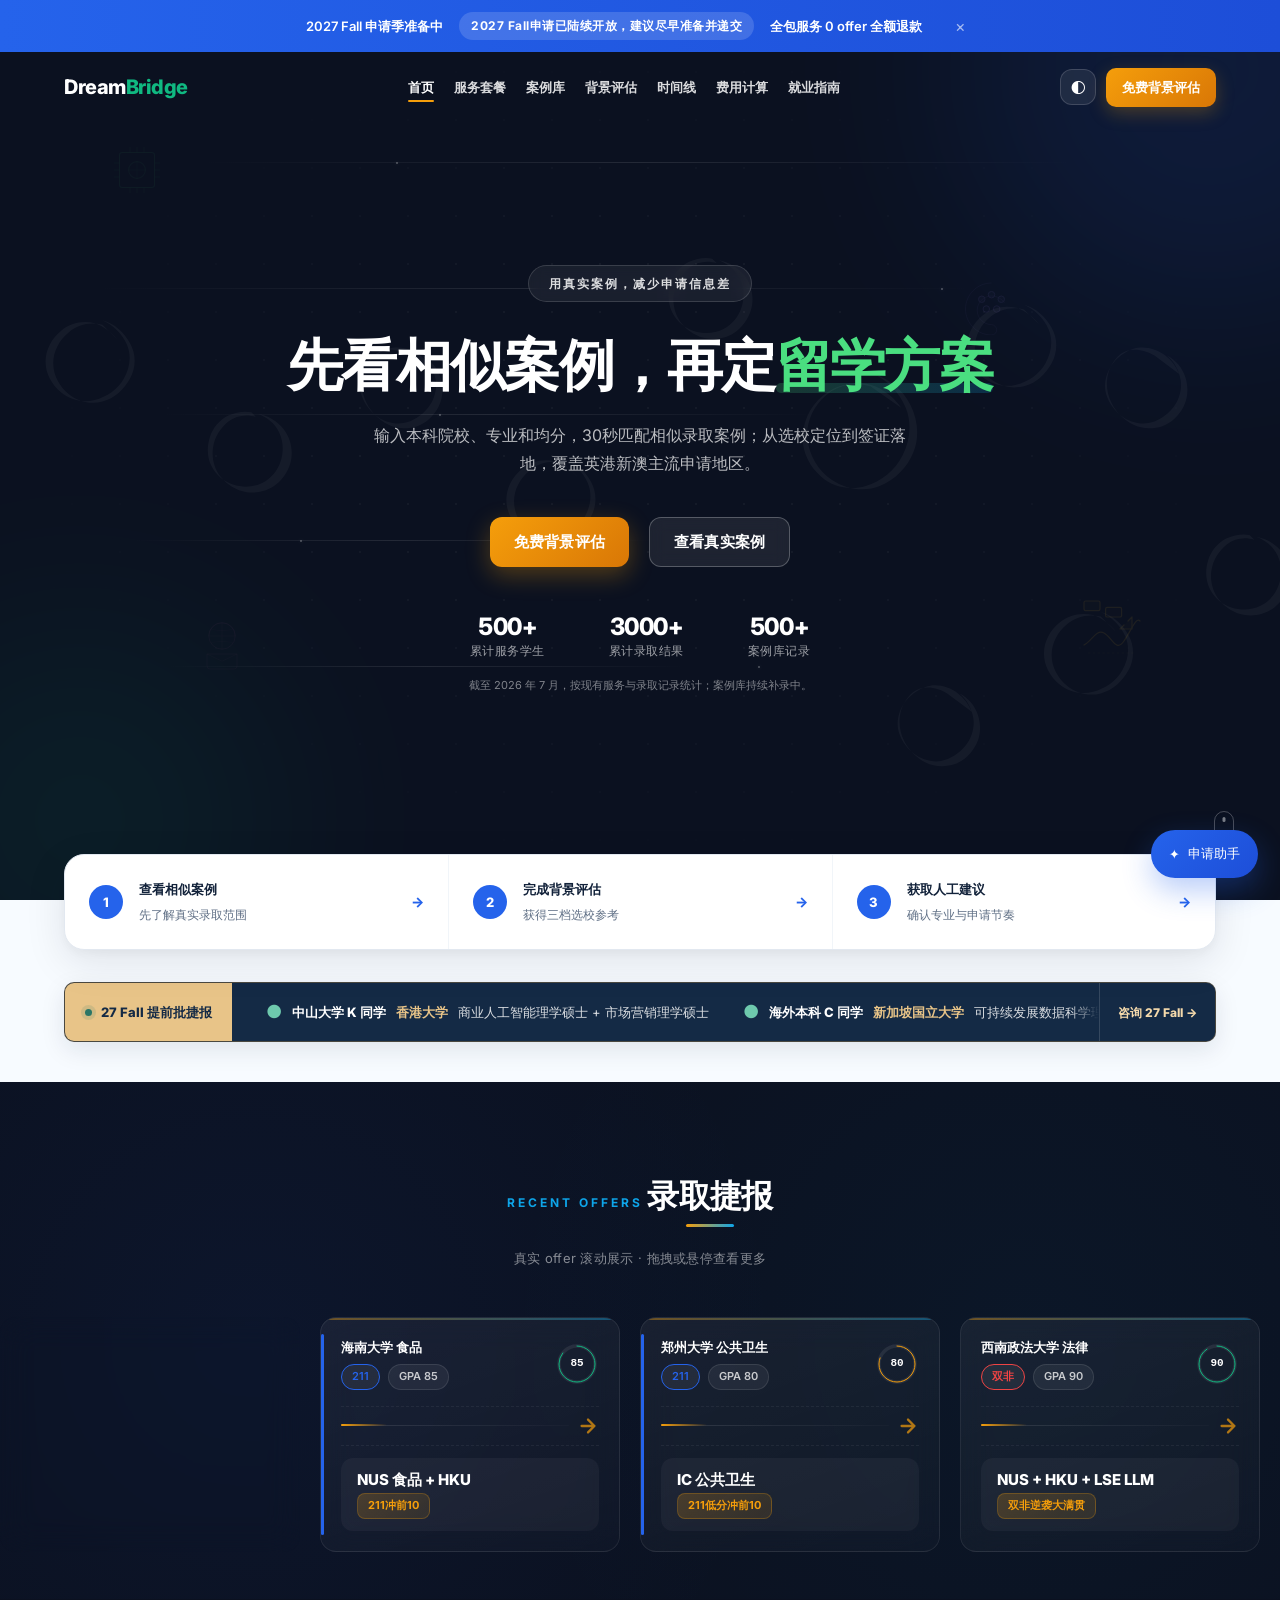
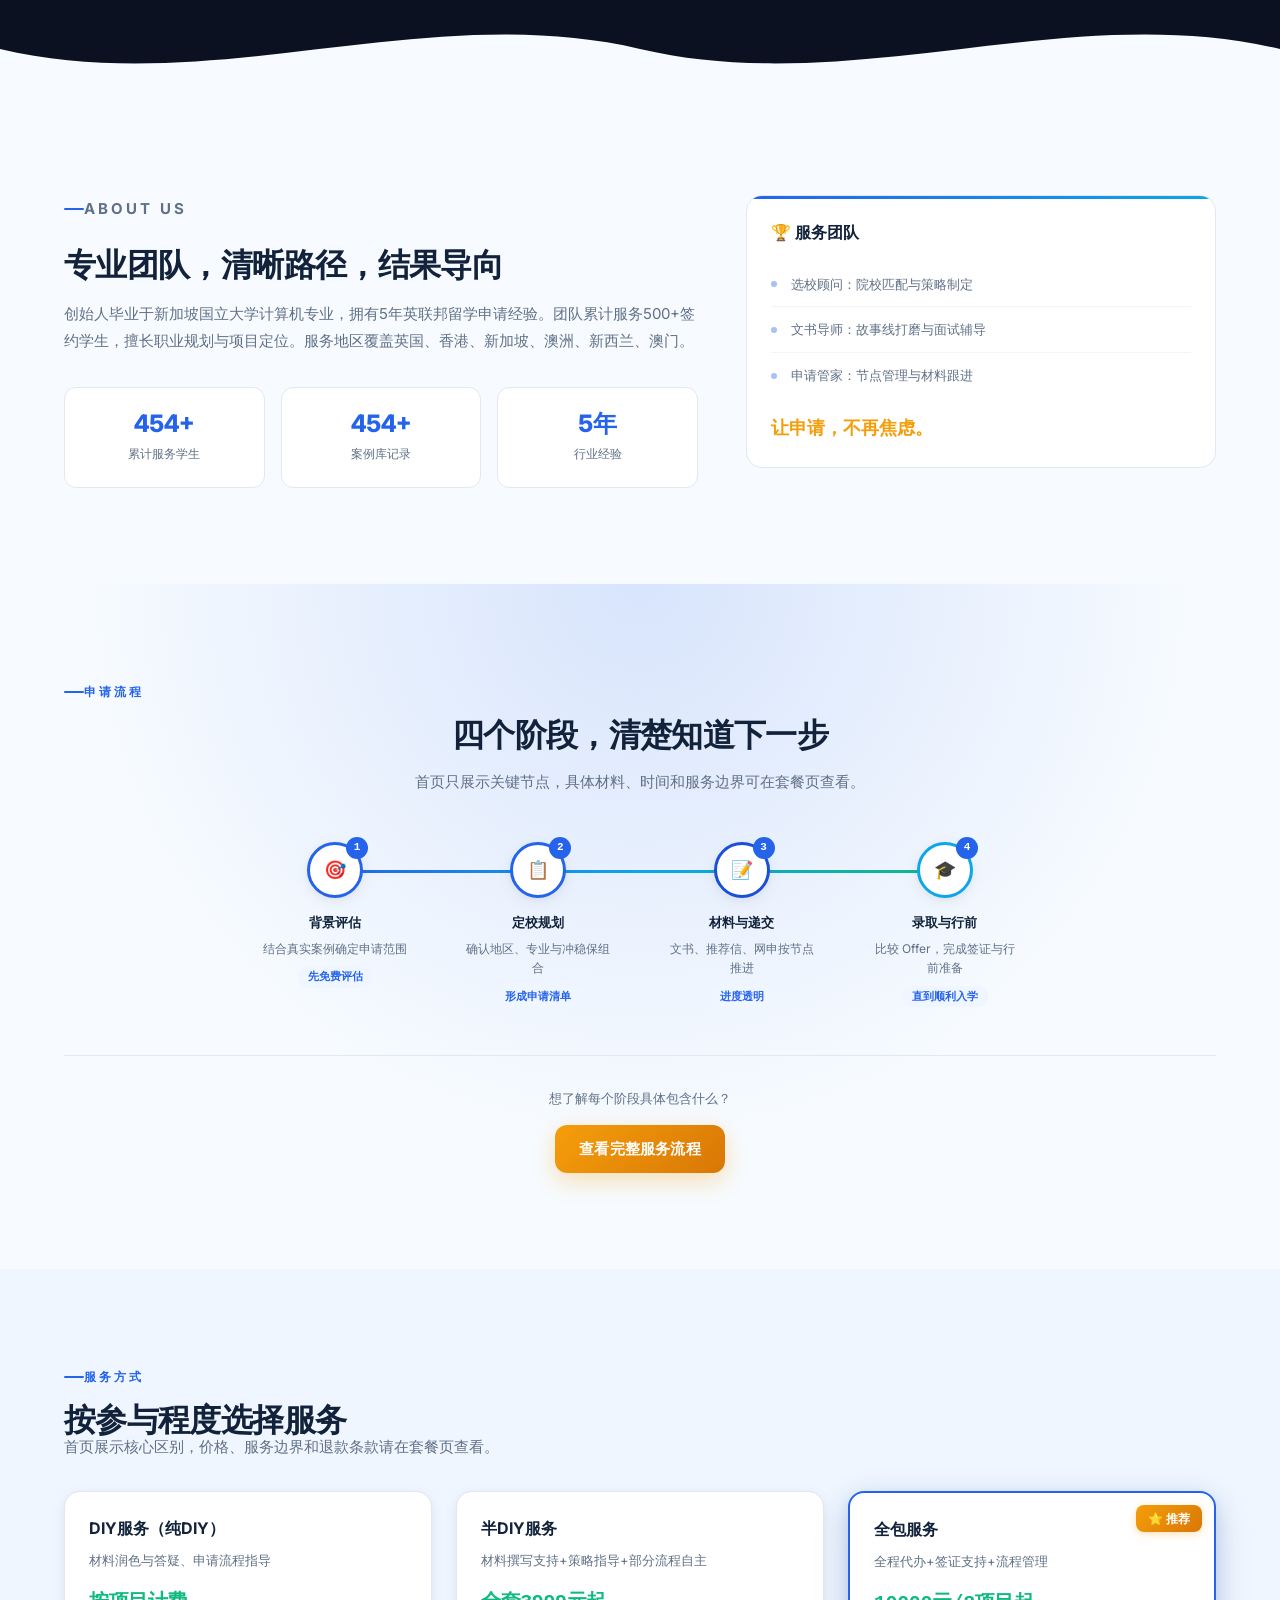
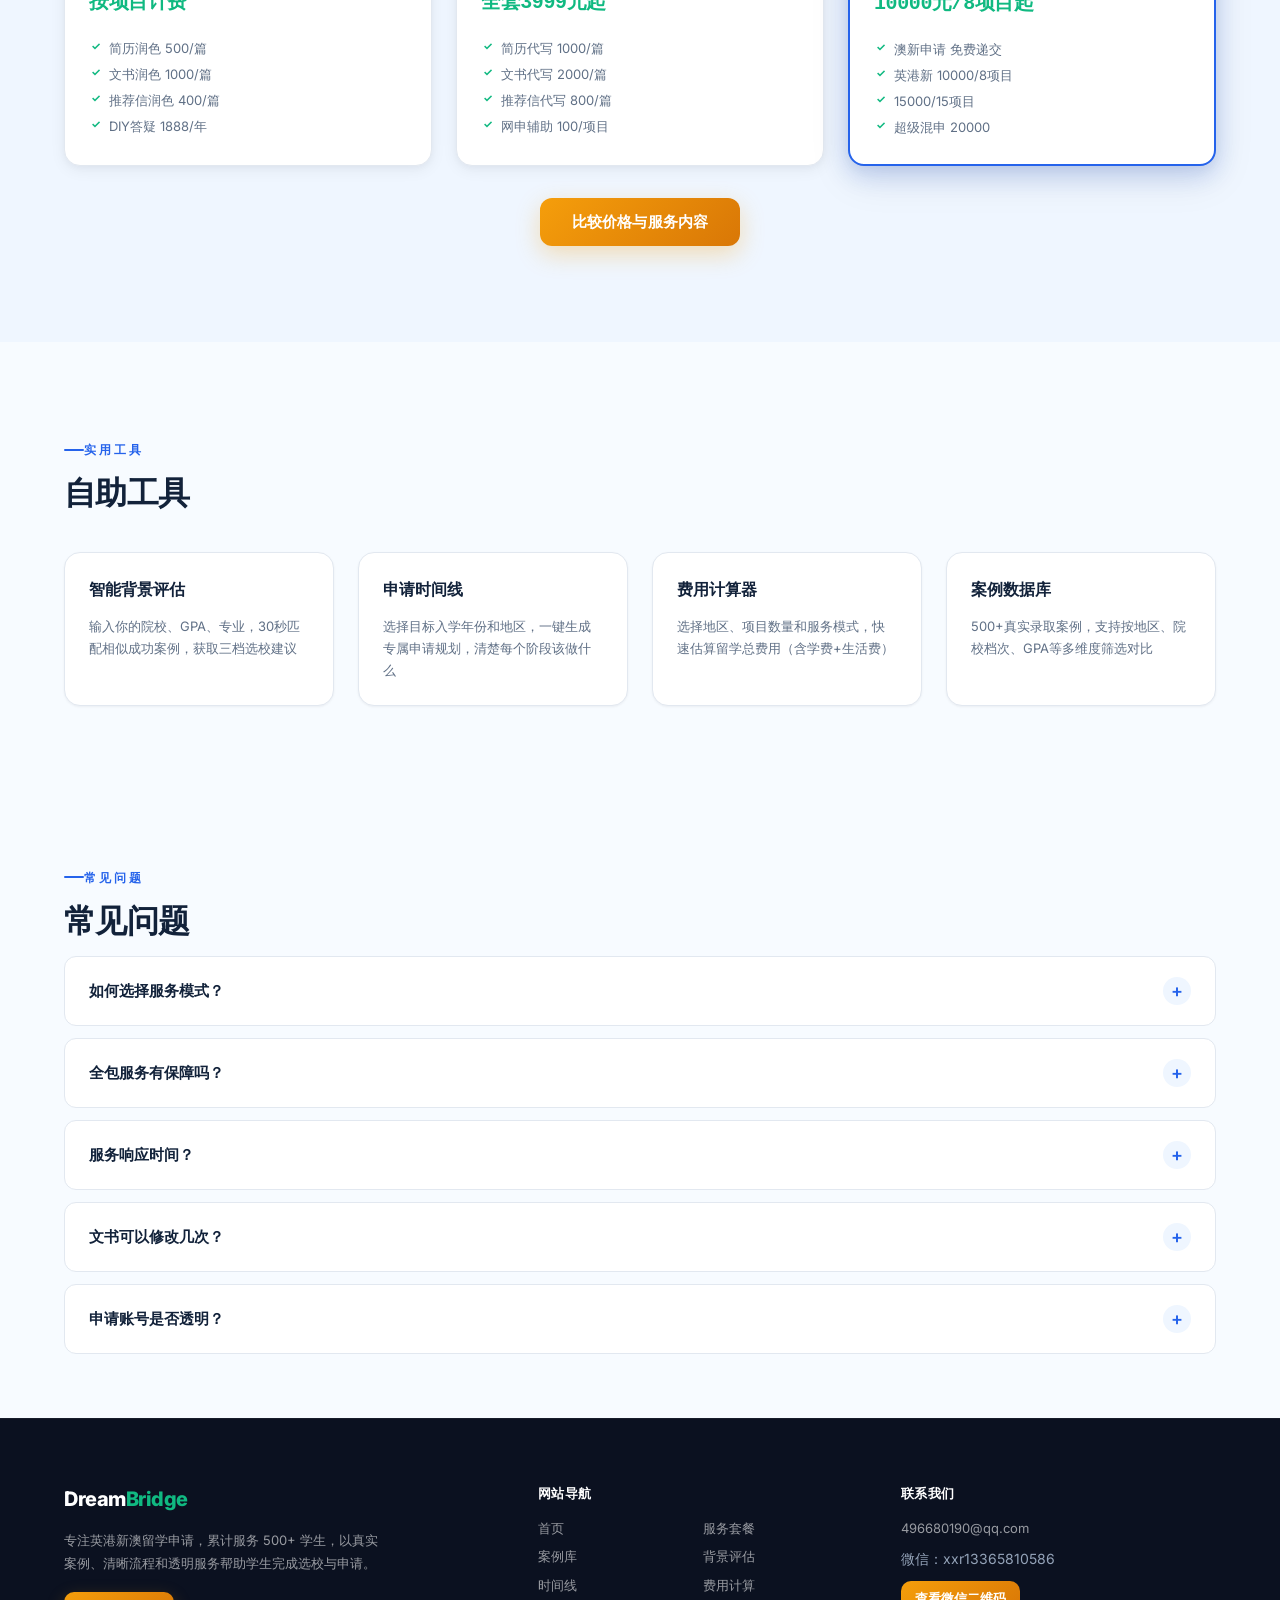
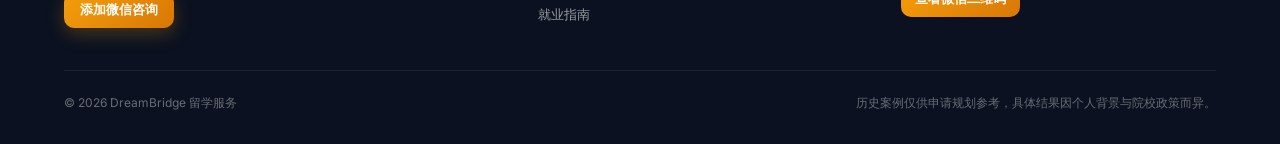
==== commit 03bb23ce: "新增全站27 Fall录取滚动播报" ====
--- a/index.html
+++ b/index.html
@@ -1878,9 +1878,9 @@
   .hero-stat-value { font-size: var(--text-xl); }
 }
 </style>
-<link rel="stylesheet" href="site-shell.css?v=20260728-2">
+<link rel="stylesheet" href="site-shell.css?v=20260825-3">
 </head>
-<body>
+<body class="home-page">
 
 <!-- 顶部阅读进度条 -->
 <div class="reading-progress" id="readingProgress"></div>
@@ -1910,7 +1910,7 @@
     <button class="theme-toggle" id="themeToggle">&#127765;</button>
   </div>
 </header>
-<script src="site-shell.js?v=20260728-2"></script>
+<script src="site-shell.js?v=20260825-3"></script>
 
 <main>
 
--- a/site-shell.css
+++ b/site-shell.css
@@ -16,6 +16,122 @@
 
 body {
   text-rendering: optimizeLegibility;
+}
+
+.site-admission-broadcast {
+  padding: 22px 0;
+  color: #fff;
+  background: var(--color-bg, #f7fbff);
+}
+
+.home-page .site-admission-broadcast {
+  padding: 0 0 40px;
+}
+
+.site-broadcast-shell {
+  display: grid;
+  grid-template-columns: auto minmax(0, 1fr) auto;
+  align-items: center;
+  overflow: hidden;
+  border: 1px solid rgba(180, 128, 55, 0.34);
+  border-radius: 10px;
+  background: #142a45;
+  box-shadow: 0 8px 24px rgba(18, 34, 58, 0.1);
+}
+
+.site-broadcast-label {
+  position: relative;
+  z-index: 2;
+  align-self: stretch;
+  display: flex;
+  min-height: 58px;
+  align-items: center;
+  gap: 9px;
+  padding: 0 20px;
+  color: #142a45;
+  background: #e8c488;
+  font-size: 13px;
+  font-weight: 800;
+  white-space: nowrap;
+}
+
+.site-broadcast-label::before {
+  content: "";
+  width: 7px;
+  height: 7px;
+  border-radius: 50%;
+  background: #2a7666;
+  box-shadow: 0 0 0 4px rgba(42, 118, 102, 0.14);
+}
+
+.site-broadcast-viewport {
+  min-width: 0;
+  overflow: hidden;
+  mask-image: linear-gradient(90deg, transparent, #000 28px, #000 calc(100% - 28px), transparent);
+}
+
+.site-broadcast-track {
+  display: flex;
+  width: max-content;
+  will-change: transform;
+  animation: site-broadcast-scroll 34s linear infinite;
+}
+
+.site-broadcast-shell:hover .site-broadcast-track,
+.site-broadcast-shell:focus-within .site-broadcast-track {
+  animation-play-state: paused;
+}
+
+.site-broadcast-sequence {
+  display: flex;
+  flex: none;
+  align-items: center;
+  gap: 34px;
+  padding: 0 34px;
+  white-space: nowrap;
+}
+
+.site-broadcast-item {
+  display: inline-flex;
+  align-items: center;
+  gap: 10px;
+  color: rgba(255, 255, 255, 0.84);
+  font-size: 13px;
+}
+
+.site-broadcast-item strong { color: #fff; font-weight: 800; }
+.site-broadcast-item b { color: #e8c488; font-weight: 800; }
+.site-broadcast-dot { color: #6ec9ad; font-size: 18px; }
+
+.site-broadcast-action {
+  display: inline-flex;
+  min-height: 58px;
+  align-items: center;
+  padding: 0 18px;
+  border-left: 1px solid rgba(255, 255, 255, 0.14);
+  color: #f4d9ab;
+  background: #142a45;
+  font-size: 12px;
+  font-weight: 800;
+  white-space: nowrap;
+}
+
+.site-broadcast-action:hover { background: #1c3959; }
+
+@keyframes site-broadcast-scroll {
+  to { transform: translateX(-50%); }
+}
+
+@media (max-width: 768px) {
+  .site-broadcast-shell { grid-template-columns: auto minmax(0, 1fr); }
+  .site-broadcast-label { min-height: 54px; padding: 0 14px; font-size: 12px; }
+  .site-broadcast-action { display: none; }
+}
+
+@media (prefers-reduced-motion: reduce) {
+  .site-broadcast-viewport { overflow-x: auto; mask-image: none; }
+  .site-broadcast-track { animation: none; }
+  .site-broadcast-sequence[aria-hidden="true"] { display: none; }
 }
 
 :where(a, button, input, select, textarea, summary):focus-visible {
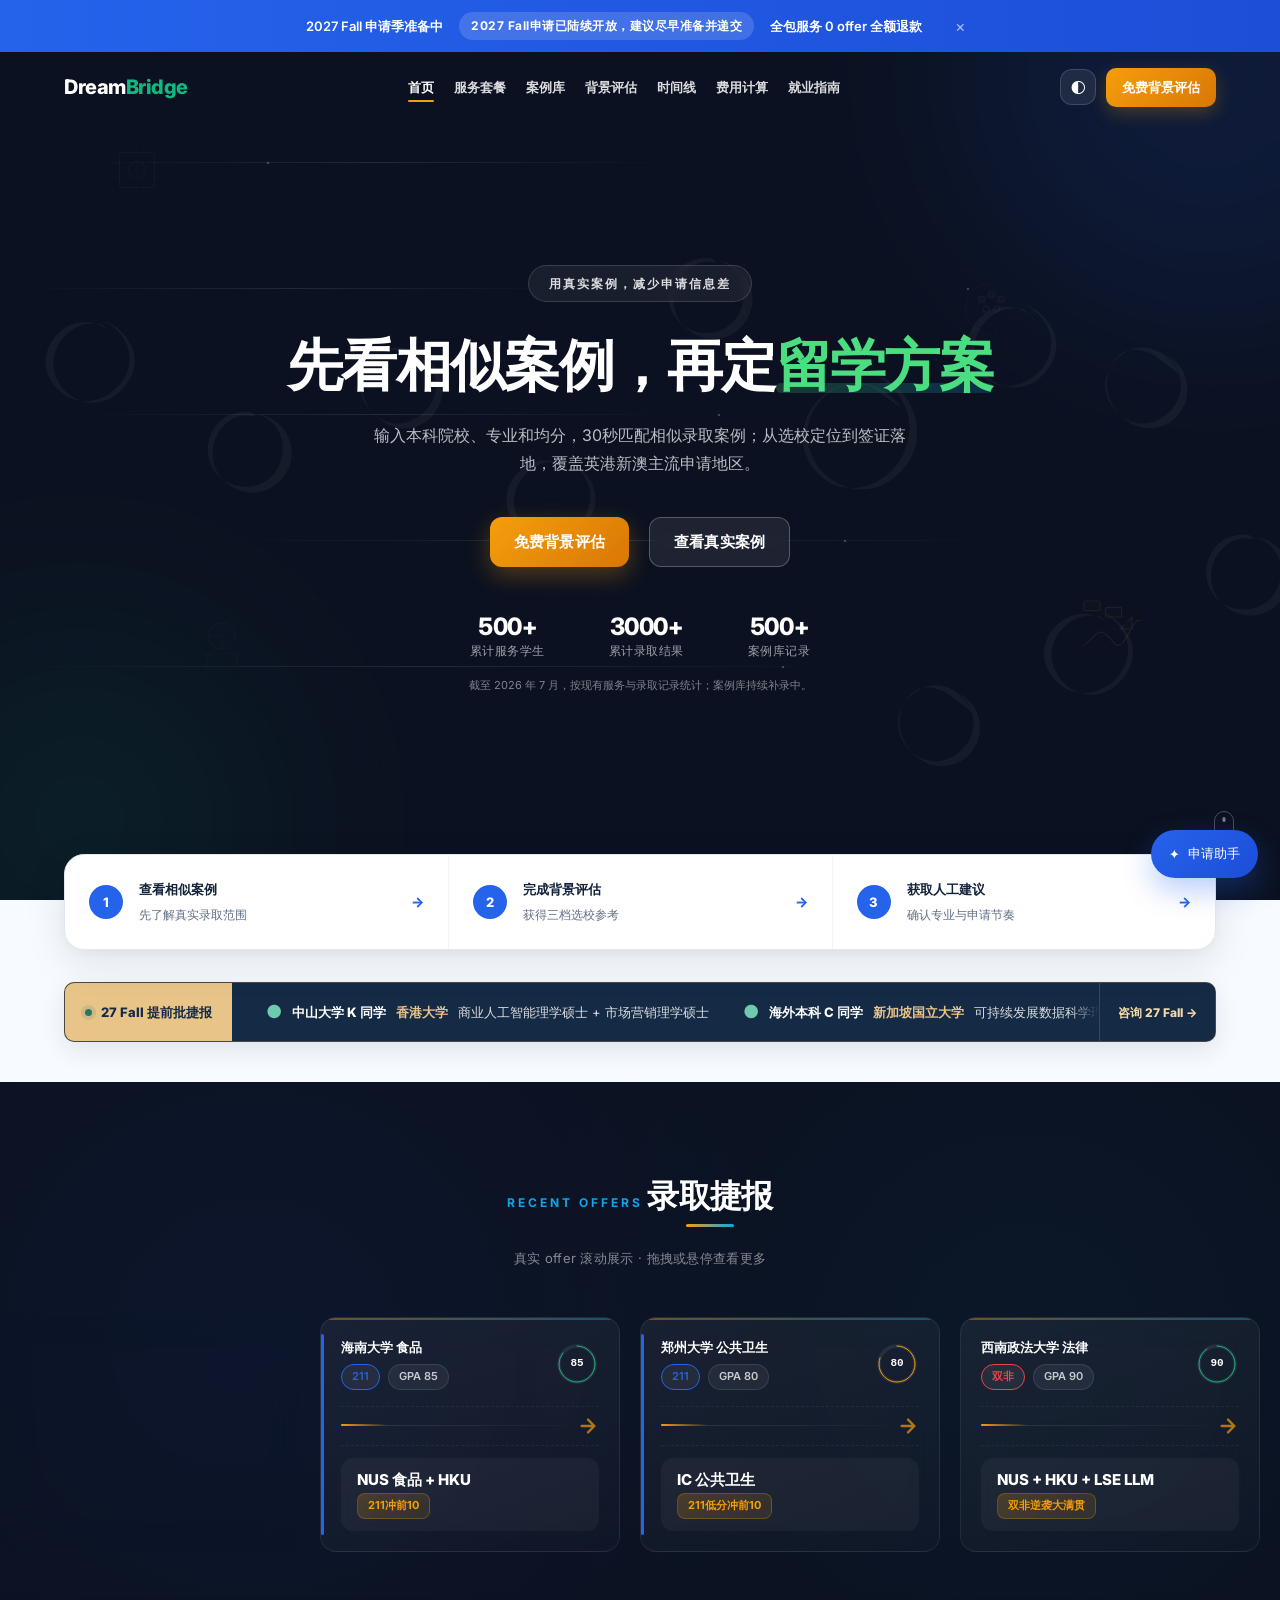
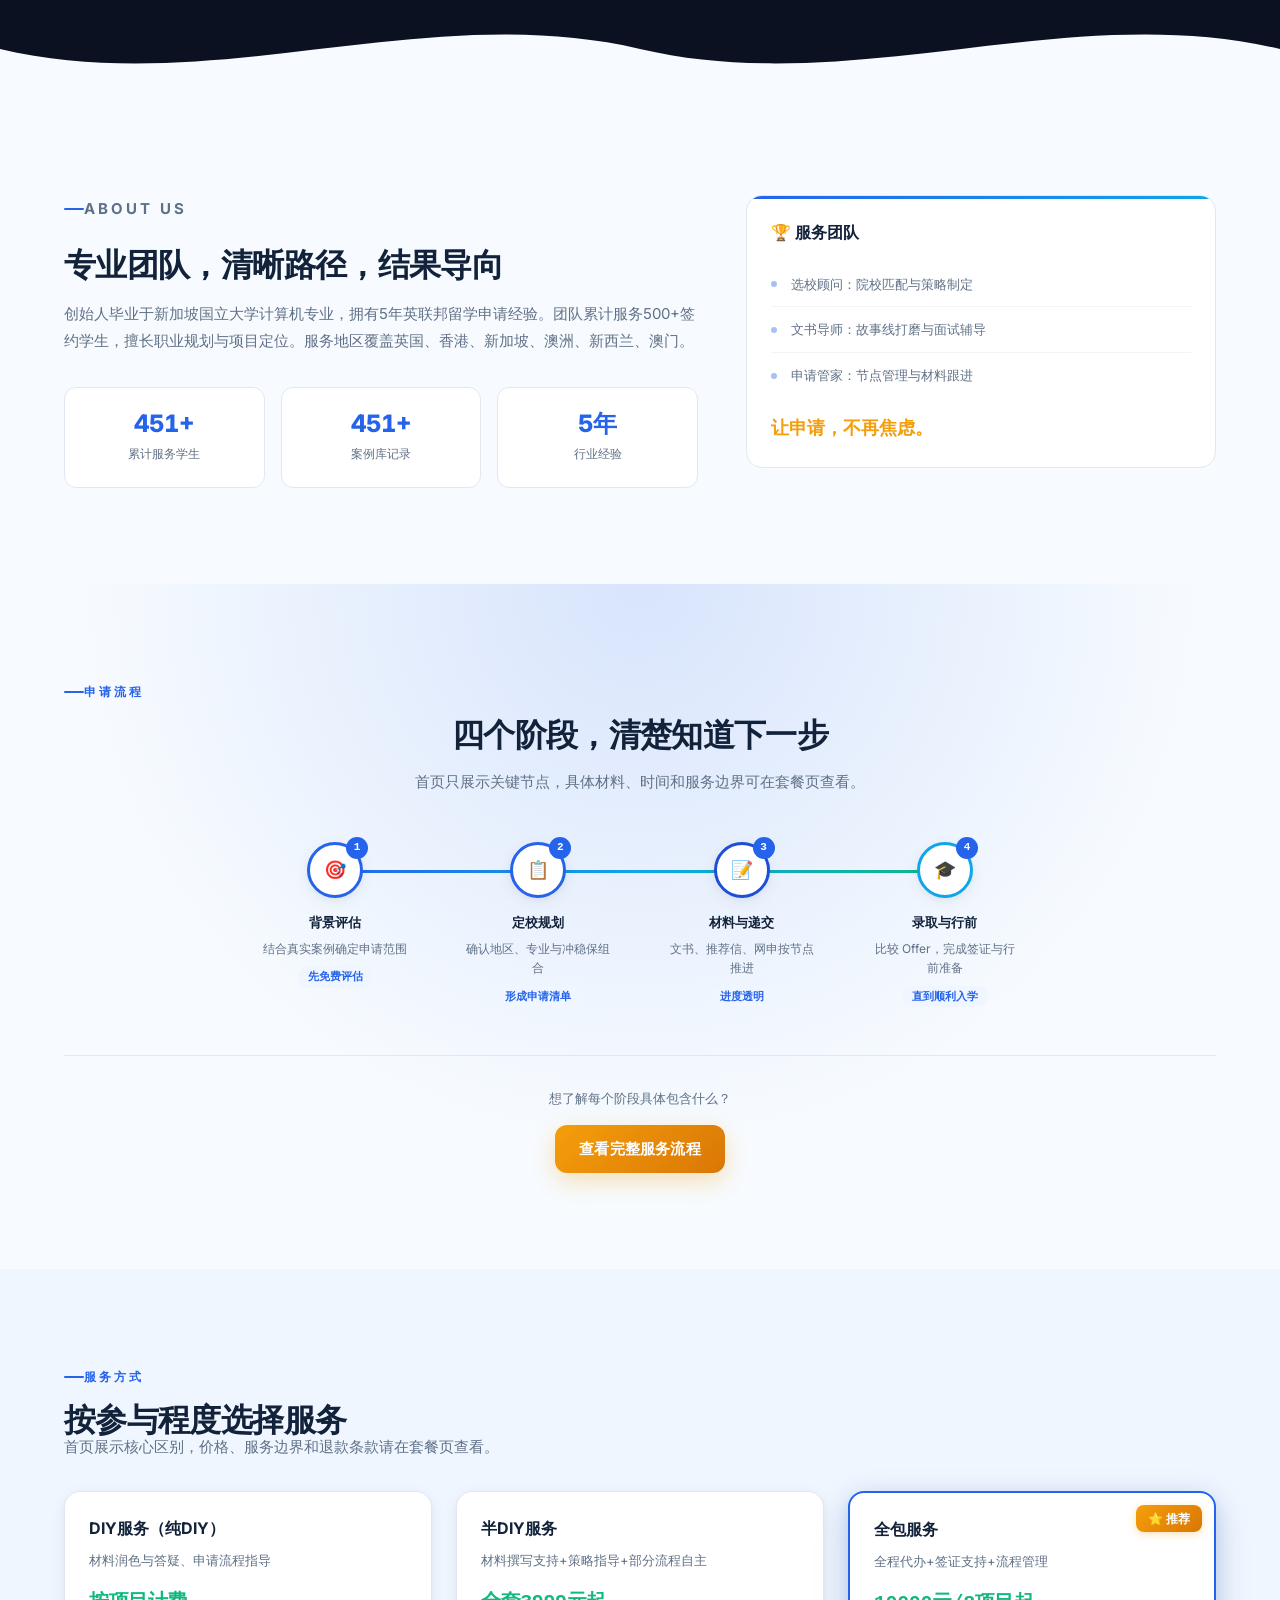
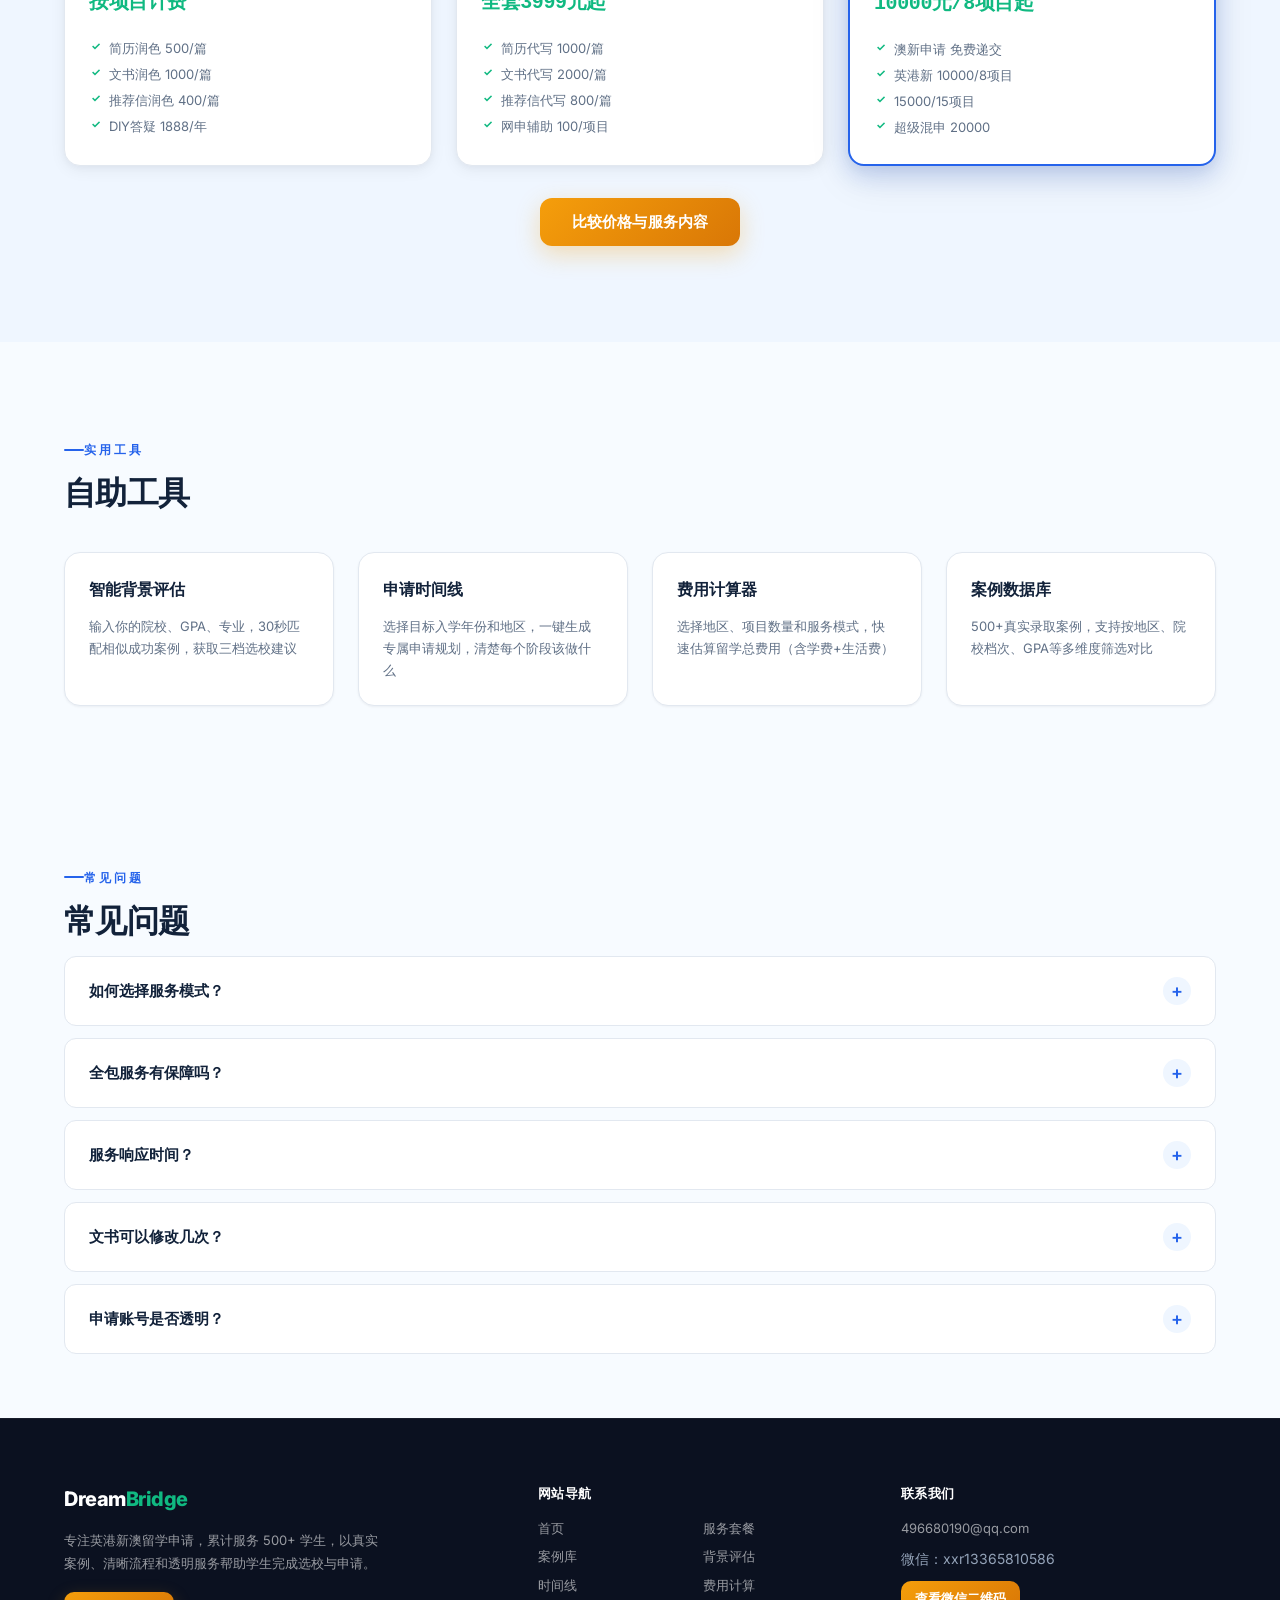
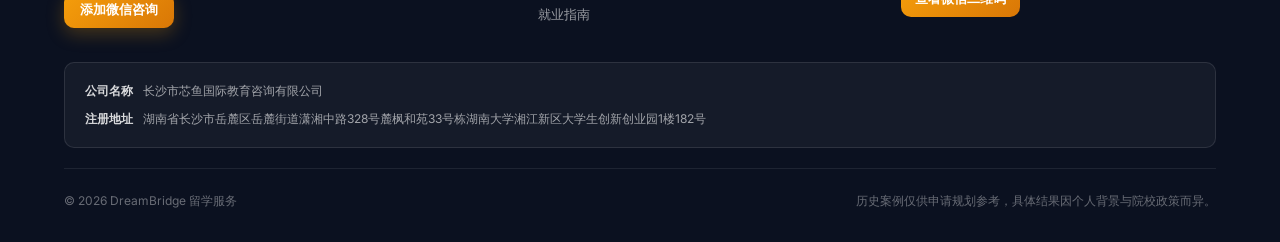
==== commit a706d5b4: "Load company details in shared footer" ====
--- a/index.html
+++ b/index.html
@@ -1878,7 +1878,7 @@
   .hero-stat-value { font-size: var(--text-xl); }
 }
 </style>
-<link rel="stylesheet" href="site-shell.css?v=20260825-3">
+<link rel="stylesheet" href="site-shell.css?v=20260912-1">
 </head>
 <body class="home-page">
 
@@ -1910,7 +1910,7 @@
     <button class="theme-toggle" id="themeToggle">&#127765;</button>
   </div>
 </header>
-<script src="site-shell.js?v=20260825-3"></script>
+<script src="site-shell.js?v=20260912-1"></script>
 
 <main>
 
--- a/site-shell.css
+++ b/site-shell.css
@@ -500,11 +500,42 @@
   font-weight: 800;
 }
 
+.site-footer-company {
+  display: grid;
+  gap: 7px;
+  margin-top: 34px;
+  padding: 18px 20px;
+  scroll-margin-top: 96px;
+  border: 1px solid rgba(255, 255, 255, 0.1);
+  border-radius: 10px;
+  background: rgba(255, 255, 255, 0.045);
+  color: rgba(255, 255, 255, 0.6);
+  font-size: 12px;
+  line-height: 1.7;
+}
+
+.site-footer-company p {
+  display: grid;
+  grid-template-columns: auto minmax(0, 1fr);
+  gap: 10px;
+  margin: 0;
+}
+
+.site-footer-company strong {
+  color: rgba(255, 255, 255, 0.84);
+  font-weight: 700;
+  white-space: nowrap;
+}
+
+.site-footer-company span {
+  overflow-wrap: anywhere;
+}
+
 .site-footer-bottom {
   display: flex;
   justify-content: space-between;
   gap: 20px;
-  margin-top: 42px;
+  margin-top: 20px;
   padding-top: 22px;
   border-top: 1px solid rgba(255, 255, 255, 0.08);
   color: rgba(255, 255, 255, 0.38);
@@ -522,6 +553,11 @@
     grid-template-columns: repeat(2, minmax(0, 1fr));
   }
 
+  .site-footer-company p {
+    grid-template-columns: 1fr;
+    gap: 2px;
+  }
+
   .site-footer-bottom {
     flex-direction: column;
     margin-top: 32px;
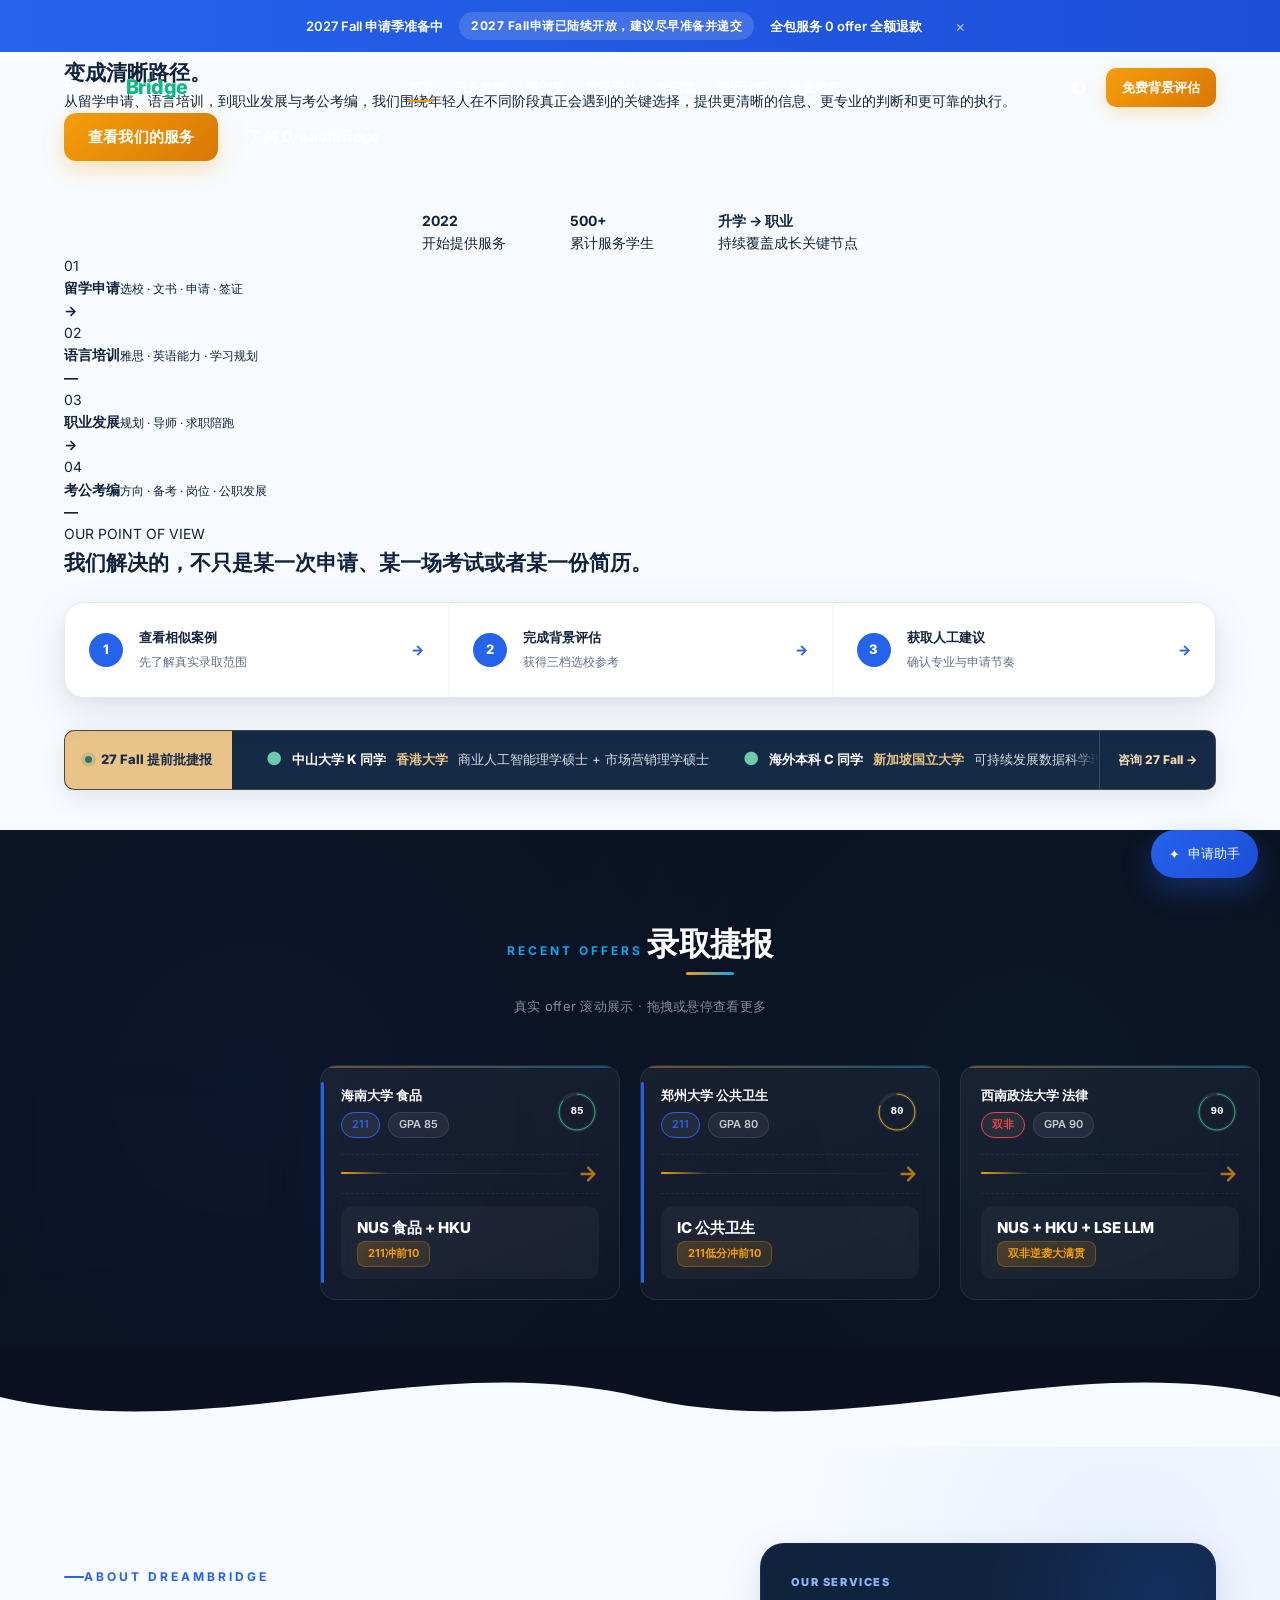
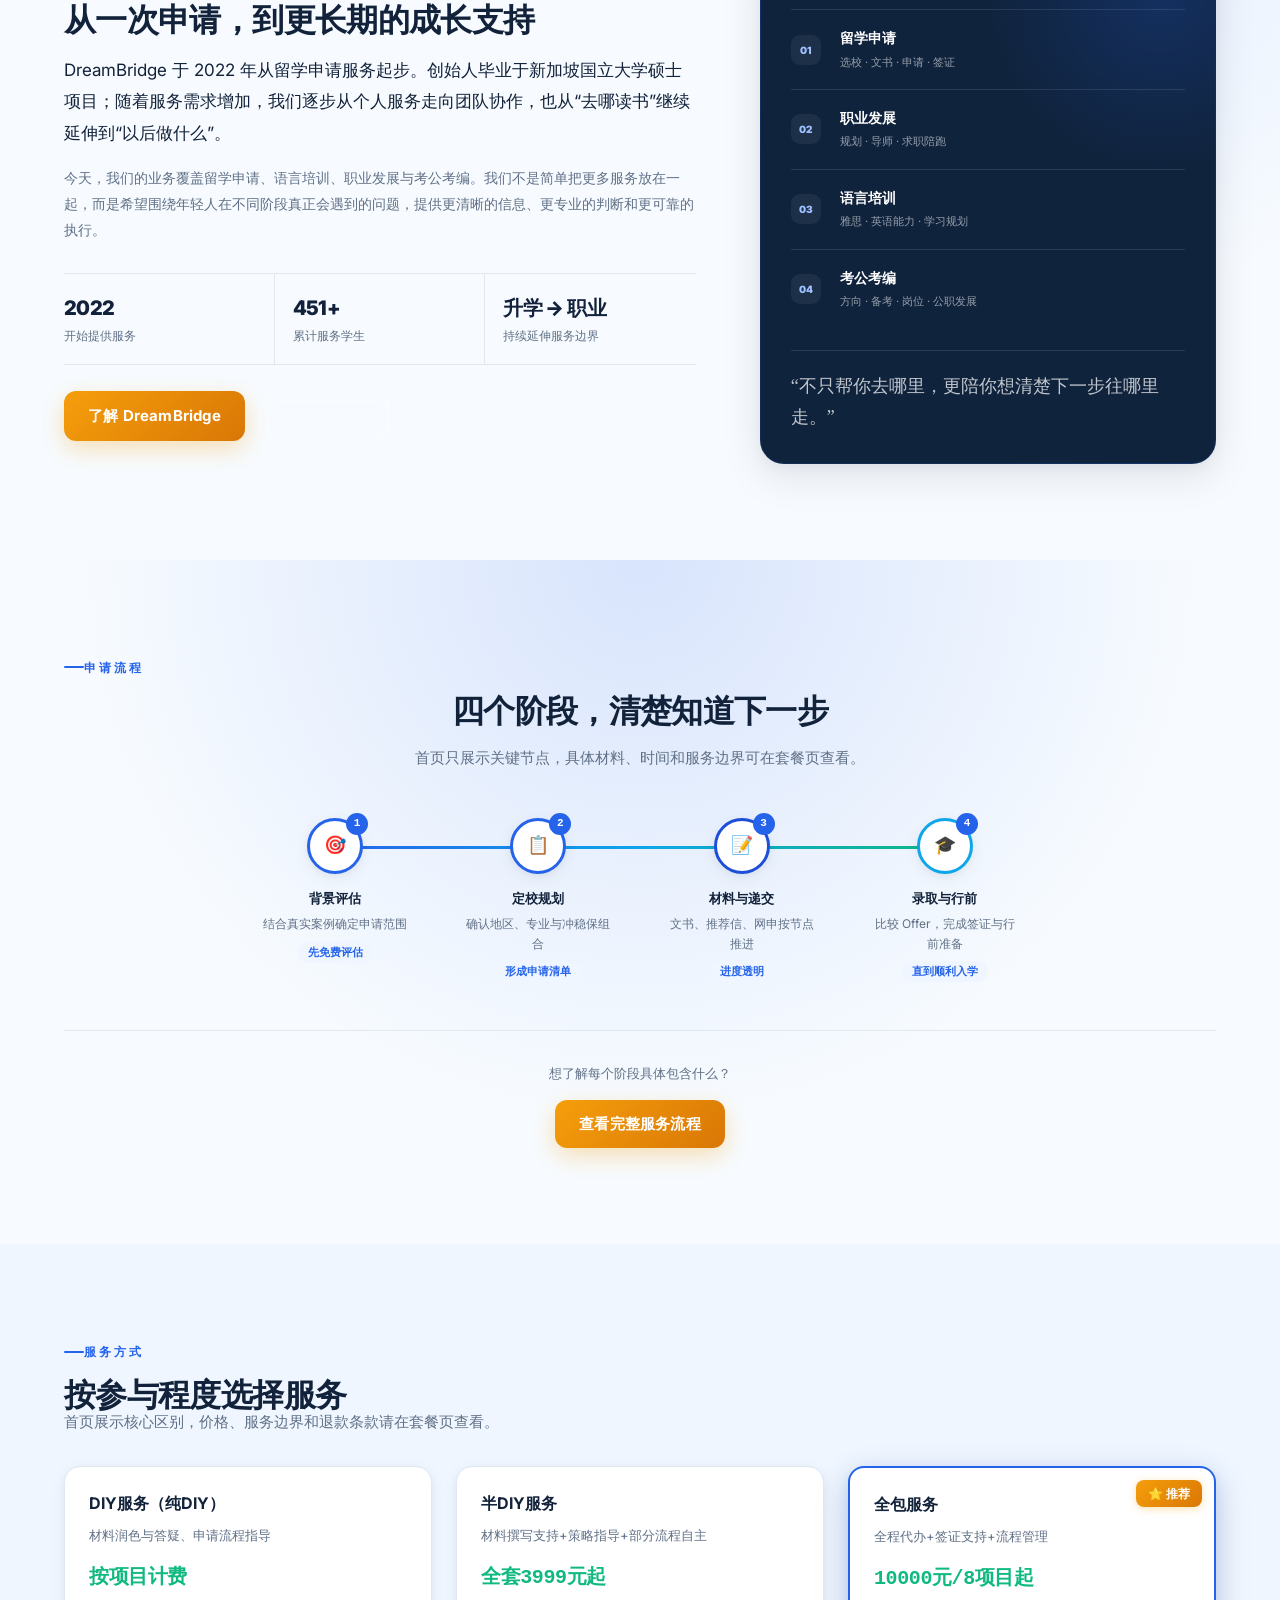
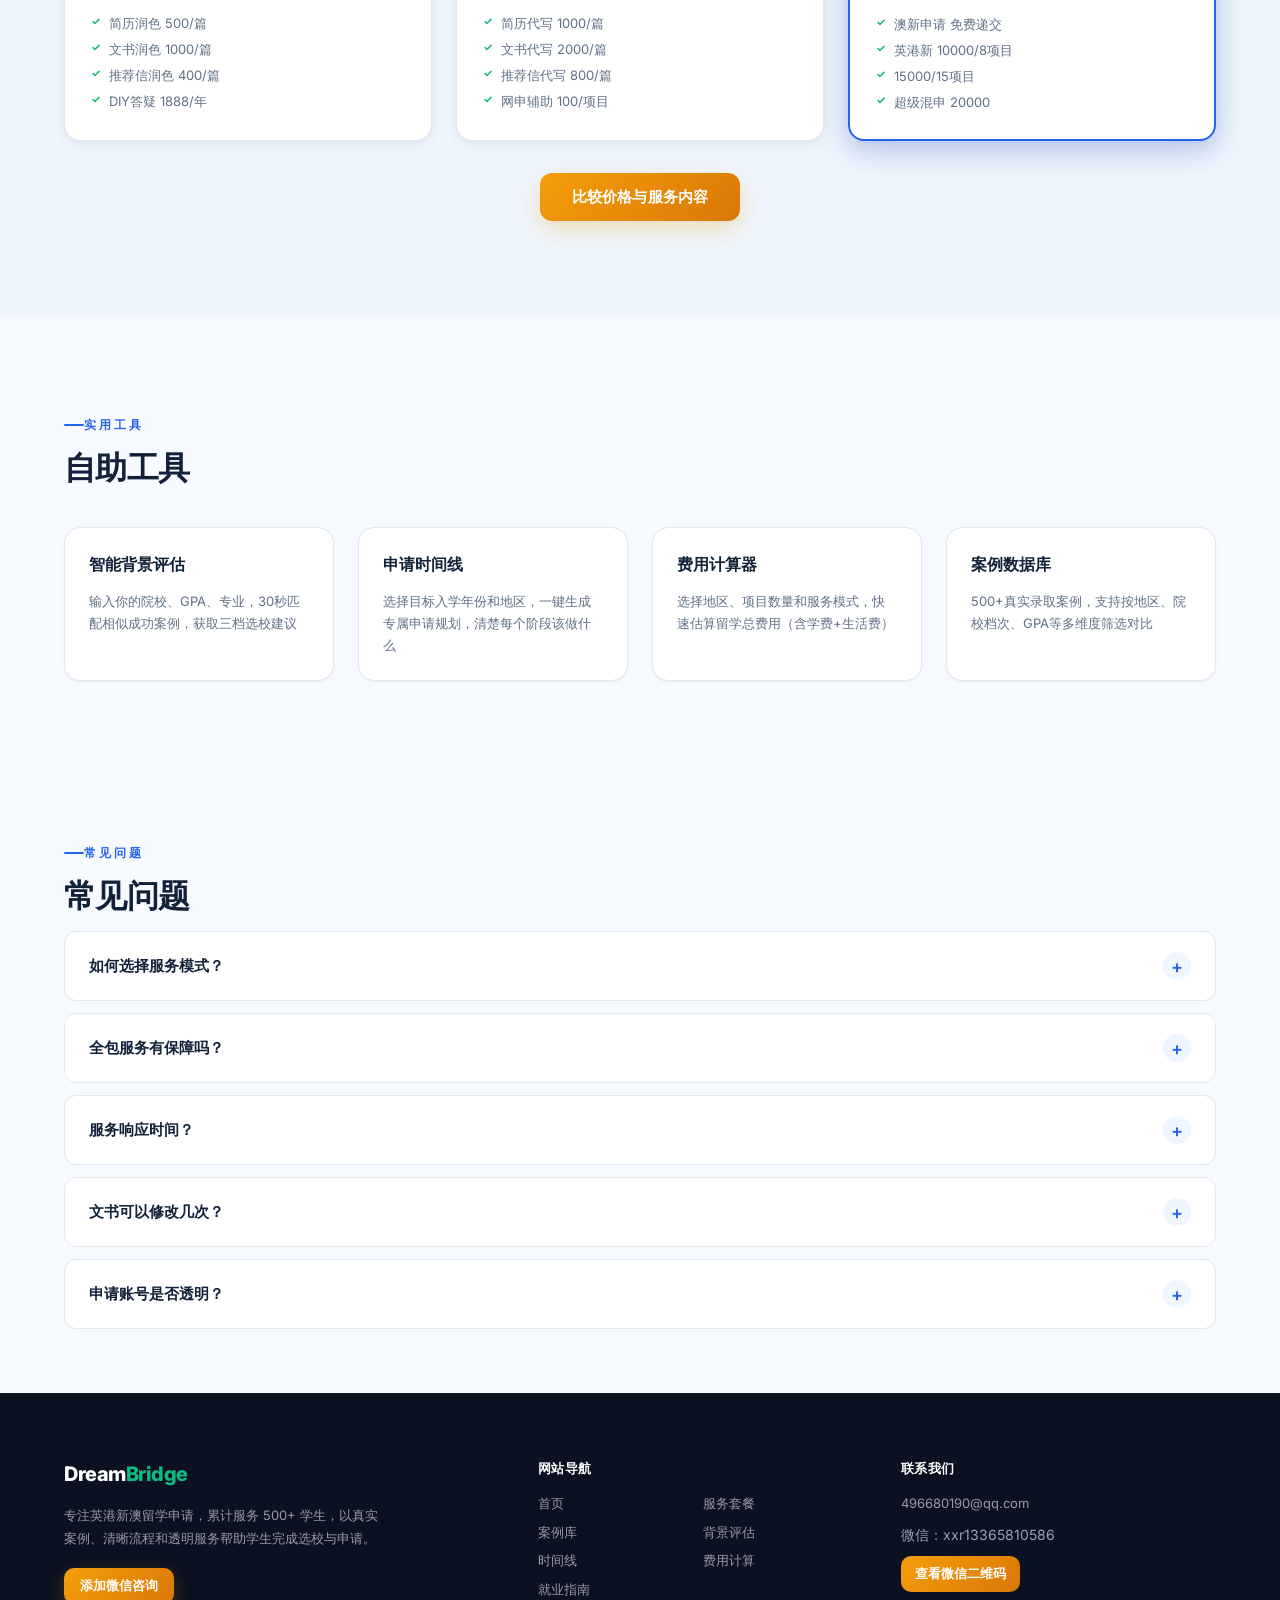
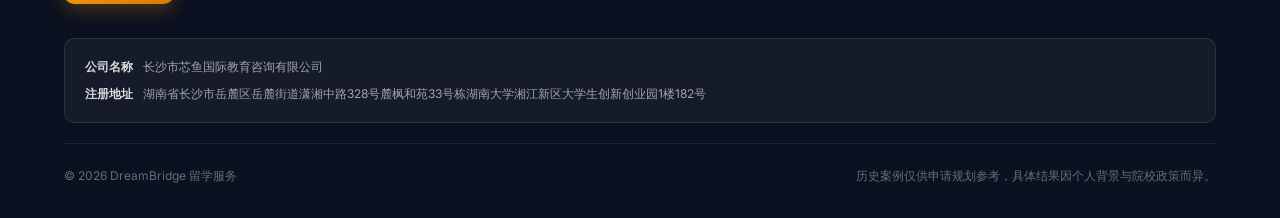
==== commit fafd95a5: "Update index.html" ====
--- a/index.html
+++ b/index.html
@@ -3,8 +3,8 @@
 <head>
 <meta charset="UTF-8">
 <meta name="viewport" content="width=device-width, initial-scale=1.0">
-<meta name="description" content="DreamBridge留学申请服务，专注英国、香港、新加坡、澳洲等地区。累计服务500+学生，提供真实案例匹配、背景评估与透明申请服务。">
-<title>DreamBridge留学｜英港新澳一站式申请服务</title>
+<meta name="description" content="DreamBridge 于2022年从留学申请服务起步，业务覆盖留学申请、语言培训、职业发展与考公考编，为年轻人在升学、能力与职业的重要节点提供持续支持。">
+<title>DreamBridge｜留学申请、语言培训、职业发展与考公考编</title>
 <style>
 @import url('https://fonts.googleapis.com/css2?family=Inter:wght@400;500;600;700;800&display=swap');
 
@@ -1877,8 +1877,141 @@
   .hero-stats { gap: var(--space-5); }
   .hero-stat-value { font-size: var(--text-xl); }
 }
+
+/* ===== Homepage brand/About refresh ===== */
+.home-about-pro {
+  background:
+    radial-gradient(circle at 88% 16%, rgba(37,99,235,.07), transparent 26%),
+    var(--color-bg);
+}
+.home-about-pro-grid {
+  display:grid;
+  grid-template-columns:minmax(0,1.08fr) minmax(360px,.78fr);
+  gap:64px;
+  align-items:center;
+}
+.home-about-lead {
+  max-width:720px;
+  color:var(--color-text);
+  font-size:17px;
+  line-height:1.85;
+}
+.home-about-body {
+  max-width:720px;
+  margin-top:16px;
+  color:var(--color-text-secondary);
+  font-size:14px;
+  line-height:1.85;
+}
+.home-about-metrics {
+  display:grid;
+  grid-template-columns:repeat(3,1fr);
+  margin-top:30px;
+  border-top:1px solid var(--color-border);
+  border-bottom:1px solid var(--color-border);
+}
+.home-about-metric {
+  padding:18px 18px 18px 0;
+  border-right:1px solid var(--color-border);
+}
+.home-about-metric + .home-about-metric { padding-left:18px; }
+.home-about-metric:last-child { border-right:0; }
+.home-about-metric strong {
+  display:block;
+  color:var(--color-text);
+  font-size:20px;
+  font-weight:850;
+  letter-spacing:-.03em;
+}
+.home-about-metric span {
+  color:var(--color-text-secondary);
+  font-size:12px;
+}
+.home-about-actions {
+  display:flex;
+  gap:12px;
+  flex-wrap:wrap;
+  margin-top:26px;
+}
+.home-about-map {
+  padding:30px;
+  border:1px solid rgba(37,99,235,.14);
+  border-radius:24px;
+  color:#fff;
+  background:
+    radial-gradient(circle at 88% 10%, rgba(37,99,235,.2), transparent 28%),
+    #10233d;
+  box-shadow:var(--shadow-lg);
+}
+.home-about-map-label {
+  margin-bottom:18px;
+  color:#8eb5ff;
+  font-size:11px;
+  font-weight:850;
+  letter-spacing:.14em;
+  text-transform:uppercase;
+}
+.home-about-map-row {
+  display:grid;
+  grid-template-columns:36px 1fr auto;
+  gap:13px;
+  align-items:center;
+  padding:17px 0;
+  border-top:1px solid rgba(255,255,255,.1);
+}
+.home-about-map-row:first-of-type { border-top:0; }
+.home-about-map-row > span {
+  width:30px;height:30px;
+  display:grid;place-items:center;
+  border-radius:9px;
+  color:#9fc0ff;
+  background:rgba(255,255,255,.06);
+  font-size:10px;
+  font-weight:900;
+}
+.home-about-map-row strong { display:block; color:#fff; font-size:14px; }
+.home-about-map-row small { color:rgba(255,255,255,.56); font-size:11px; }
+.home-about-map-row b {
+  padding:5px 8px;
+  border-radius:999px;
+  color:#b8f1df;
+  background:rgba(16,185,129,.12);
+  font-size:10px;
+  font-weight:850;
+  white-space:nowrap;
+}
+.home-about-map-row.future b {
+  color:#f7d798;
+  background:rgba(245,158,11,.12);
+}
+.home-about-quote {
+  margin:22px 0 0;
+  padding-top:20px;
+  border-top:1px solid rgba(255,255,255,.1);
+  color:rgba(255,255,255,.74);
+  font-family:"Songti SC",STSong,"Noto Serif SC",serif;
+  font-size:18px;
+  line-height:1.7;
+}
+@media (max-width:900px) {
+  .home-about-pro-grid { grid-template-columns:1fr; gap:38px; }
+}
+@media (max-width:620px) {
+  .home-about-metrics { grid-template-columns:1fr; }
+  .home-about-metric,.home-about-metric + .home-about-metric {
+    padding:14px 0;
+    border-right:0;
+    border-bottom:1px solid var(--color-border);
+  }
+  .home-about-metric:last-child { border-bottom:0; }
+  .home-about-map { padding:22px; border-radius:20px; }
+  .home-about-map-row { grid-template-columns:34px 1fr; }
+  .home-about-map-row b { grid-column:2; justify-self:start; }
+}
+
 </style>
-<link rel="stylesheet" href="site-shell.css?v=20260912-1">
+<link rel="stylesheet" href="site-shell.css?v=20260913-2">
+<link rel="stylesheet" href="brand-v2.css?v=20260913-2">
 </head>
 <body class="home-page">
 
@@ -1899,7 +2032,7 @@
 <header class="header" id="topHeader">
   <div class="container nav-wrap">
     <nav class="nav-links">
-      <a href="index.html#about">中介介绍</a>
+      <a href="about.html">关于我们</a>
       <a href="package.html">套餐服务</a>
     </nav>
     <a href="index.html" class="logo">Dream<span>Bridge</span></a>
@@ -1910,86 +2043,42 @@
     <button class="theme-toggle" id="themeToggle">&#127765;</button>
   </div>
 </header>
-<script src="site-shell.js?v=20260912-1"></script>
+<script src="site-shell.js?v=20260913-2"></script>
 
 <main>
 
 <!-- ===== HERO区域 ===== -->
-<section class="hero" id="hero">
-  <div class="hero-map"></div>
-  <div class="hero-grid"></div>
-  <div class="hero-blob hero-blob-1"></div>
-  <div class="hero-blob hero-blob-2"></div>
-  <div class="hero-routes" id="heroRoutes"></div>
-  <div class="hero-floaters">
-    <div class="float-item float-stem">
-      <svg viewBox="0 0 100 100" fill="none" stroke="currentColor" stroke-width="1.5">
-        <rect x="25" y="25" width="50" height="50" rx="4" stroke-opacity="0.6"/>
-        <path d="M25 40h-8M25 50h-8M25 60h-8M75 40h8M75 50h8M75 60h8M40 25v-8M50 25v-8M60 25v-8M40 75v8M50 75v8M60 75v8" stroke-opacity="0.4"/>
-        <circle cx="50" cy="50" r="12" stroke-opacity="0.5"/>
-        <path d="M38 50h24M50 38v24" stroke-opacity="0.3"/>
-      </svg>
-    </div>
-    <div class="float-item float-business">
-      <svg viewBox="0 0 100 100" fill="none" stroke="currentColor" stroke-width="1.5">
-        <path d="M15 75c10-5 15-20 25-15s15 25 25 10 15-30 20-25" stroke-linecap="round" stroke-linejoin="round"/>
-        <path d="M70 45l5-5v15h-15l5-5" stroke-linecap="round" stroke-linejoin="round" fill="currentColor" fill-opacity="0.2"/>
-        <rect x="15" y="20" width="20" height="12" rx="2" fill="currentColor" fill-opacity="0.15"/>
-        <rect x="42" y="28" width="20" height="12" rx="2" fill="currentColor" fill-opacity="0.1"/>
-        <path d="M20 85h60" stroke-opacity="0.3" stroke-dasharray="3 3"/>
-      </svg>
-    </div>
-    <div class="float-item float-arts">
-      <svg viewBox="0 0 100 100" fill="none" stroke="currentColor" stroke-width="1.5">
-        <circle cx="50" cy="35" r="22" stroke-opacity="0.5"/>
-        <path d="M28 35c0-12 10-22 22-22s22 10 22 22" stroke-opacity="0.3"/>
-        <path d="M28 35h44M50 13v44" stroke-opacity="0.3"/>
-        <path d="M32 23c8 4 28 4 36 0M32 47c8-4 28-4 36 0" stroke-opacity="0.2"/>
-        <path d="M25 65h50v20a5 5 0 0 1-5 5H30a5 5 0 0 1-5-5V65z" stroke-opacity="0.4"/>
-        <path d="M25 65l25 12 25-12" stroke-opacity="0.3"/>
-      </svg>
-    </div>
-    <div class="float-item float-art">
-      <svg viewBox="0 0 100 100" fill="none" stroke="currentColor" stroke-width="1.5">
-        <path d="M50 20c-22 0-40 18-40 40s18 40 40 40c5 0 8-4 8-8s-4-8-8-8c-12 0-22-10-22-22s10-22 22-22c8 0 15 4 20 10" stroke-opacity="0.5"/>
-        <circle cx="35" cy="45" r="5" fill="currentColor" fill-opacity="0.3"/>
-        <circle cx="50" cy="38" r="5" fill="currentColor" fill-opacity="0.2"/>
-        <circle cx="65" cy="45" r="5" fill="currentColor" fill-opacity="0.25"/>
-        <circle cx="42" cy="60" r="5" fill="currentColor" fill-opacity="0.15"/>
-        <circle cx="58" cy="60" r="5" fill="currentColor" fill-opacity="0.2"/>
-      </svg>
-    </div>
-  </div>
-
-  <div class="container hero-content fade-in" id="heroContent">
-    <span class="hero-tag">用真实案例，减少申请信息差</span>
-    <h1 class="hero-title">先看相似案例，再定<span class="highlight">留学方案</span></h1>
-    <p class="hero-subtitle">输入本科院校、专业和均分，30秒匹配相似录取案例；从选校定位到签证落地，覆盖英港新澳主流申请地区。</p>
-    <div class="hero-cta">
-      <a href="evaluator.html" class="btn btn-primary">免费背景评估</a>
-      <a href="cases.html" class="btn btn-secondary">查看真实案例</a>
-    </div>
-    <div class="hero-stats" id="heroStats">
-      <div class="hero-stat">
-        <span class="hero-stat-value" data-count="500" data-suffix="+">0</span>
-        <span class="hero-stat-label">累计服务学生</span>
+<section class="brand-home-hero" id="hero">
+  <div class="container brand-home-grid">
+    <div id="heroContent">
+      <div class="brand-home-kicker">DreamBridge · Education & Career Development</div>
+      <h1 class="brand-home-title">把复杂选择，<br>变成清晰路径。</h1>
+      <p class="brand-home-copy">从留学申请、语言培训，到职业发展与考公考编，我们围绕年轻人在不同阶段真正会遇到的关键选择，提供更清晰的信息、更专业的判断和更可靠的执行。</p>
+      <div class="brand-home-actions">
+        <a class="btn btn-primary" href="package.html">查看我们的服务</a>
+        <a class="btn btn-secondary" href="about.html">了解 DreamBridge</a>
       </div>
-      <div class="hero-stat">
-        <span class="hero-stat-value" data-count="3000" data-suffix="+">0</span>
-        <span class="hero-stat-label">累计录取结果</span>
-      </div>
-      <div class="hero-stat">
-        <span class="hero-stat-value" data-count="500" data-suffix="+">0</span>
-        <span class="hero-stat-label">案例库记录</span>
+      <div class="brand-home-meta hero-stats" id="heroStats">
+        <span><strong>2022</strong><br>开始提供服务</span>
+        <span><strong data-count="500" data-suffix="+">0</strong><br>累计服务学生</span>
+        <span><strong>升学 → 职业</strong><br>持续覆盖成长关键节点</span>
       </div>
     </div>
-    <p class="hero-proof-note">截至 2026 年 7 月，按现有服务与录取记录统计；案例库持续补录中。</p>
-  </div>
-  <div class="hero-scroll">
-    <div class="mouse-icon"></div>
-    <span>向下滚动</span>
+    <aside class="brand-service-index" aria-label="DreamBridge四大业务">
+      <a class="brand-service-row" href="package.html"><span>01</span><div><strong>留学申请</strong><small>选校 · 文书 · 申请 · 签证</small></div><b>→</b></a>
+      <div class="brand-service-row"><span>02</span><div><strong>语言培训</strong><small>雅思 · 英语能力 · 学习规划</small></div><b>—</b></div>
+      <a class="brand-service-row" href="career.html"><span>03</span><div><strong>职业发展</strong><small>规划 · 导师 · 求职陪跑</small></div><b>→</b></a>
+      <div class="brand-service-row"><span>04</span><div><strong>考公考编</strong><small>方向 · 备考 · 岗位 · 公职发展</small></div><b>—</b></div>
+    </aside>
   </div>
 </section>
+<section class="brand-statement">
+  <div class="container brand-statement-inner">
+    <div class="brand-num">OUR POINT OF VIEW</div>
+    <h2>我们解决的，不只是某一次申请、某一场考试或者某一份简历。<br><br><em>我们更关心：当重要选择出现时，你有没有足够的信息，看清真正适合自己的方向。</em></h2>
+  </div>
+</section>
+
 
 <section class="decision-path" aria-label="申请规划下一步">
   <div class="container">
@@ -2031,36 +2120,59 @@
 </div>
 
 <!-- ===== About ===== -->
-<section class="section" id="about">
-  <div class="container about-grid fade-in">
-    <div class="about-text">
-      <p class="section-kicker">About Us</p>
-      <h2 class="section-title">专业团队，清晰路径，结果导向</h2>
-      <p>创始人毕业于新加坡国立大学计算机专业，拥有5年英联邦留学申请经验。团队累计服务500+签约学生，擅长职业规划与项目定位。服务地区覆盖英国、香港、新加坡、澳洲、新西兰、澳门。</p>
-      <div class="metrics stagger-children" id="metricsArea">
-        <div class="metric-item">
-          <div class="metric-value" data-count="500" data-suffix="+">0</div>
-          <div class="metric-label">累计服务学生</div>
+<section class="section home-about-pro" id="about">
+  <div class="container home-about-pro-grid fade-in">
+    <div class="home-about-pro-copy">
+      <p class="section-kicker">About DreamBridge</p>
+      <h2 class="section-title">从一次申请，到更长期的成长支持</h2>
+      <p class="home-about-lead">DreamBridge 于 2022 年从留学申请服务起步。创始人毕业于新加坡国立大学硕士项目；随着服务需求增加，我们逐步从个人服务走向团队协作，也从“去哪读书”继续延伸到“以后做什么”。</p>
+      <p class="home-about-body">今天，我们的业务覆盖留学申请、语言培训、职业发展与考公考编。我们不是简单把更多服务放在一起，而是希望围绕年轻人在不同阶段真正会遇到的问题，提供更清晰的信息、更专业的判断和更可靠的执行。</p>
+
+      <div class="home-about-metrics" id="metricsArea">
+        <div class="home-about-metric">
+          <strong>2022</strong>
+          <span>开始提供服务</span>
         </div>
-        <div class="metric-item">
-          <div class="metric-value" data-count="500" data-suffix="+">0</div>
-          <div class="metric-label">案例库记录</div>
+        <div class="home-about-metric">
+          <strong data-count="500" data-suffix="+">0</strong>
+          <span>累计服务学生</span>
         </div>
-        <div class="metric-item">
-          <div class="metric-value" data-count="5" data-suffix="年">0</div>
-          <div class="metric-label">行业经验</div>
+        <div class="home-about-metric">
+          <strong>升学 → 职业</strong>
+          <span>持续延伸服务边界</span>
         </div>
       </div>
+
+      <div class="home-about-actions">
+        <a class="btn btn-primary" href="about.html">了解 DreamBridge</a>
+        <a class="btn btn-secondary" href="career.html">查看职业发展</a>
+      </div>
     </div>
-    <div class="team-card">
-      <h3>&#127942; 服务团队</h3>
-      <ul>
-        <li>选校顾问：院校匹配与策略制定</li>
-        <li>文书导师：故事线打磨与面试辅导</li>
-        <li>申请管家：节点管理与材料跟进</li>
-      </ul>
-      <p class="signature">让申请，不再焦虑。</p>
-    </div>
+
+    <aside class="home-about-map">
+      <div class="home-about-map-label">Our Services</div>
+      <div class="home-about-map-row">
+        <span>01</span>
+        <div><strong>留学申请</strong><small>选校 · 文书 · 申请 · 签证</small></div>
+        
+      </div>
+      <div class="home-about-map-row">
+        <span>02</span>
+        <div><strong>职业发展</strong><small>规划 · 导师 · 求职陪跑</small></div>
+        
+      </div>
+      <div class="home-about-map-row">
+        <span>03</span>
+        <div><strong>语言培训</strong><small>雅思 · 英语能力 · 学习规划</small></div>
+        
+      </div>
+      <div class="home-about-map-row">
+        <span>04</span>
+        <div><strong>考公考编</strong><small>方向 · 备考 · 岗位 · 公职发展</small></div>
+        
+      </div>
+      <p class="home-about-quote">“不只帮你去哪里，更陪你想清楚下一步往哪里走。”</p>
+    </aside>
   </div>
 </section>
 
@@ -2180,7 +2292,7 @@
       <!-- 品牌栏 -->
       <div class="footer-brand">
         <a href="index.html" class="logo">Dream<span>Bridge</span></a>
-        <p>专注英港新澳留学申请，用专业与效率陪你走向理想学府。创始人NUS计算机毕业，累计服务500+学生。</p>
+        <p>专注英港新澳留学申请，用专业与效率陪你走向理想学府。2022年从留学申请起步，逐步拓展职业发展与更多成长服务。</p>
         <div class="footer-actions">
           <button class="btn btn-primary btn-sm" onclick="openQr()">立即咨询</button>
           <a class="btn btn-secondary btn-sm" href="mailto:496680190@qq.com" style="color:rgba(255,255,255,0.7);border-color:rgba(255,255,255,0.15);">发送邮件</a>
@@ -2189,7 +2301,7 @@
       <!-- 导航栏 -->
       <div class="footer-nav">
         <h4>快速导航</h4>
-        <a href="index.html#about">中介介绍</a>
+        <a href="about.html">关于我们</a>
         <a href="package.html">套餐服务</a>
         <a href="cases.html">案例汇总</a>
         <a href="index.html#faq">常见问题</a>
@@ -2319,7 +2431,7 @@
     });
   }, { threshold: 0.3 });
 
-  document.querySelectorAll('.hero-stats, .metrics, .stagger-children').forEach(el => observer.observe(el));
+  document.querySelectorAll('.hero-stats, .metrics, .home-about-metrics, .stagger-children').forEach(el => observer.observe(el));
 }
 
 // ===== 倒计时 =====
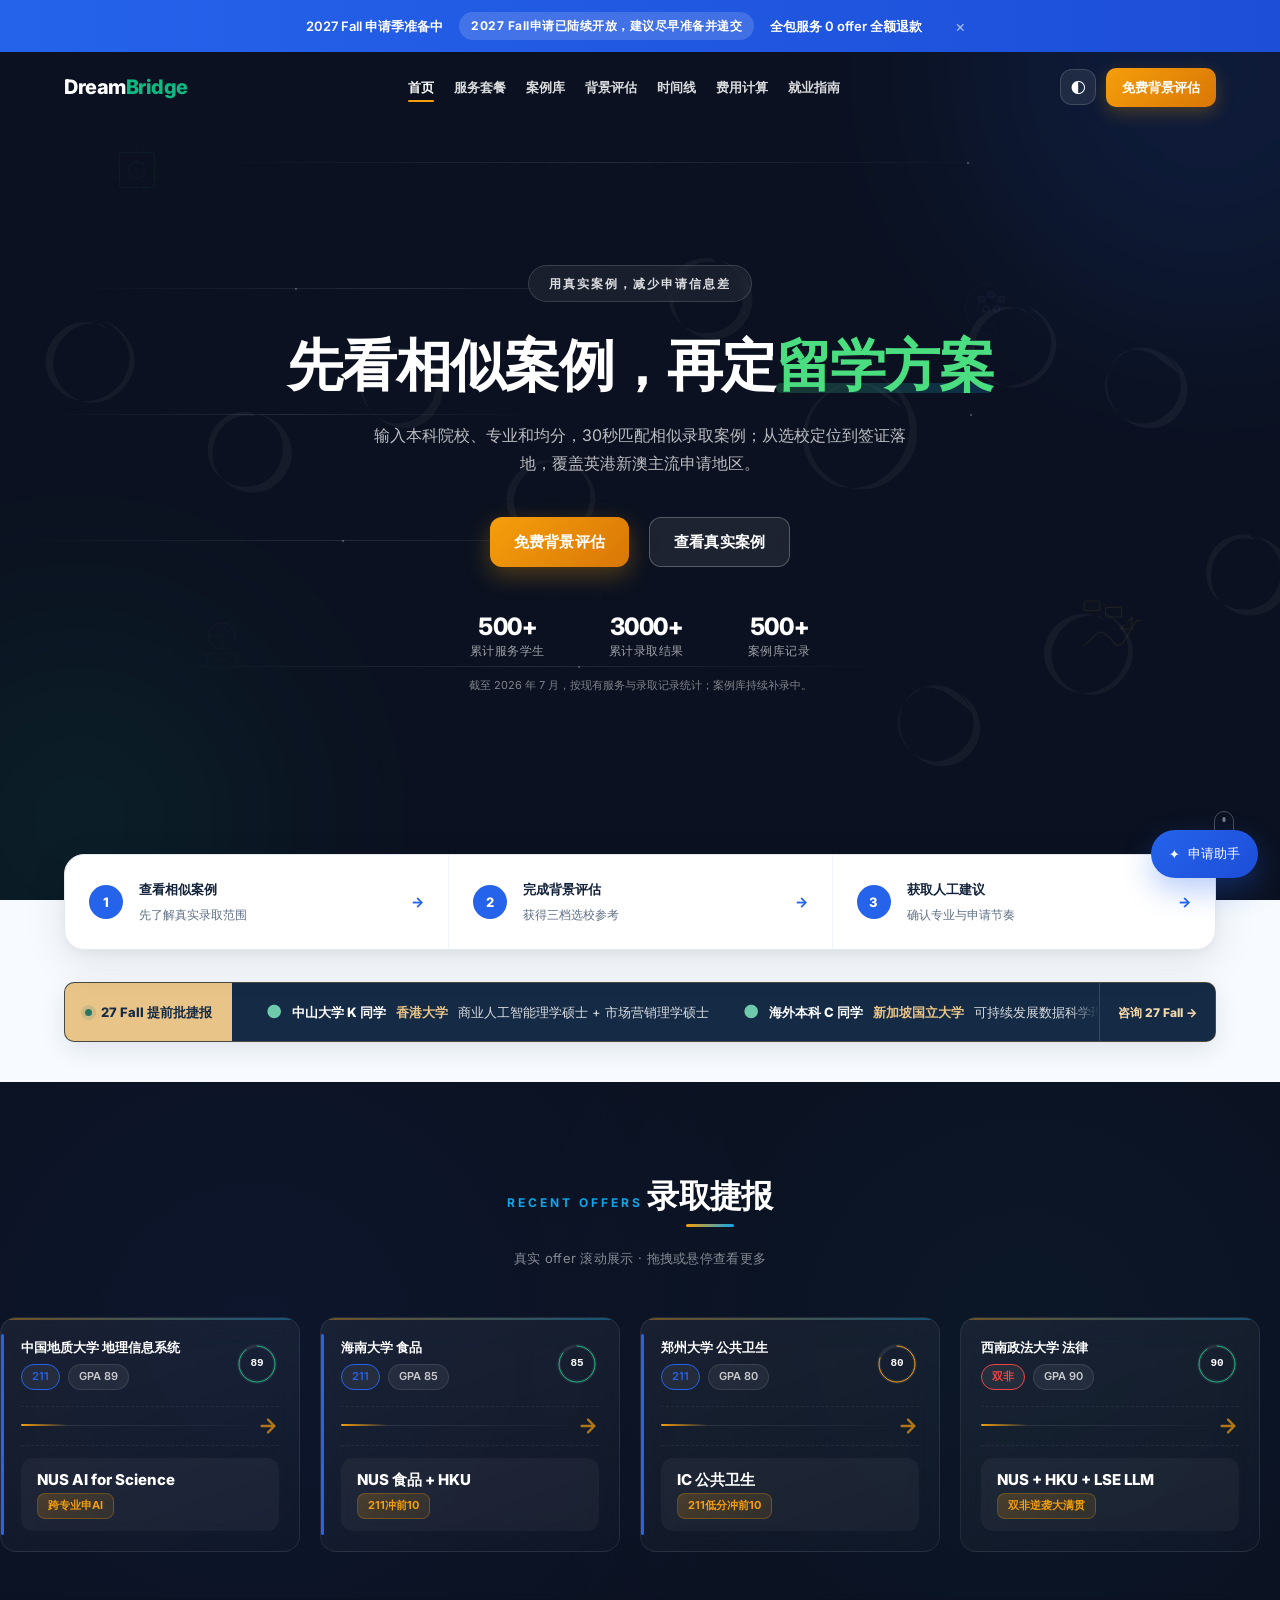
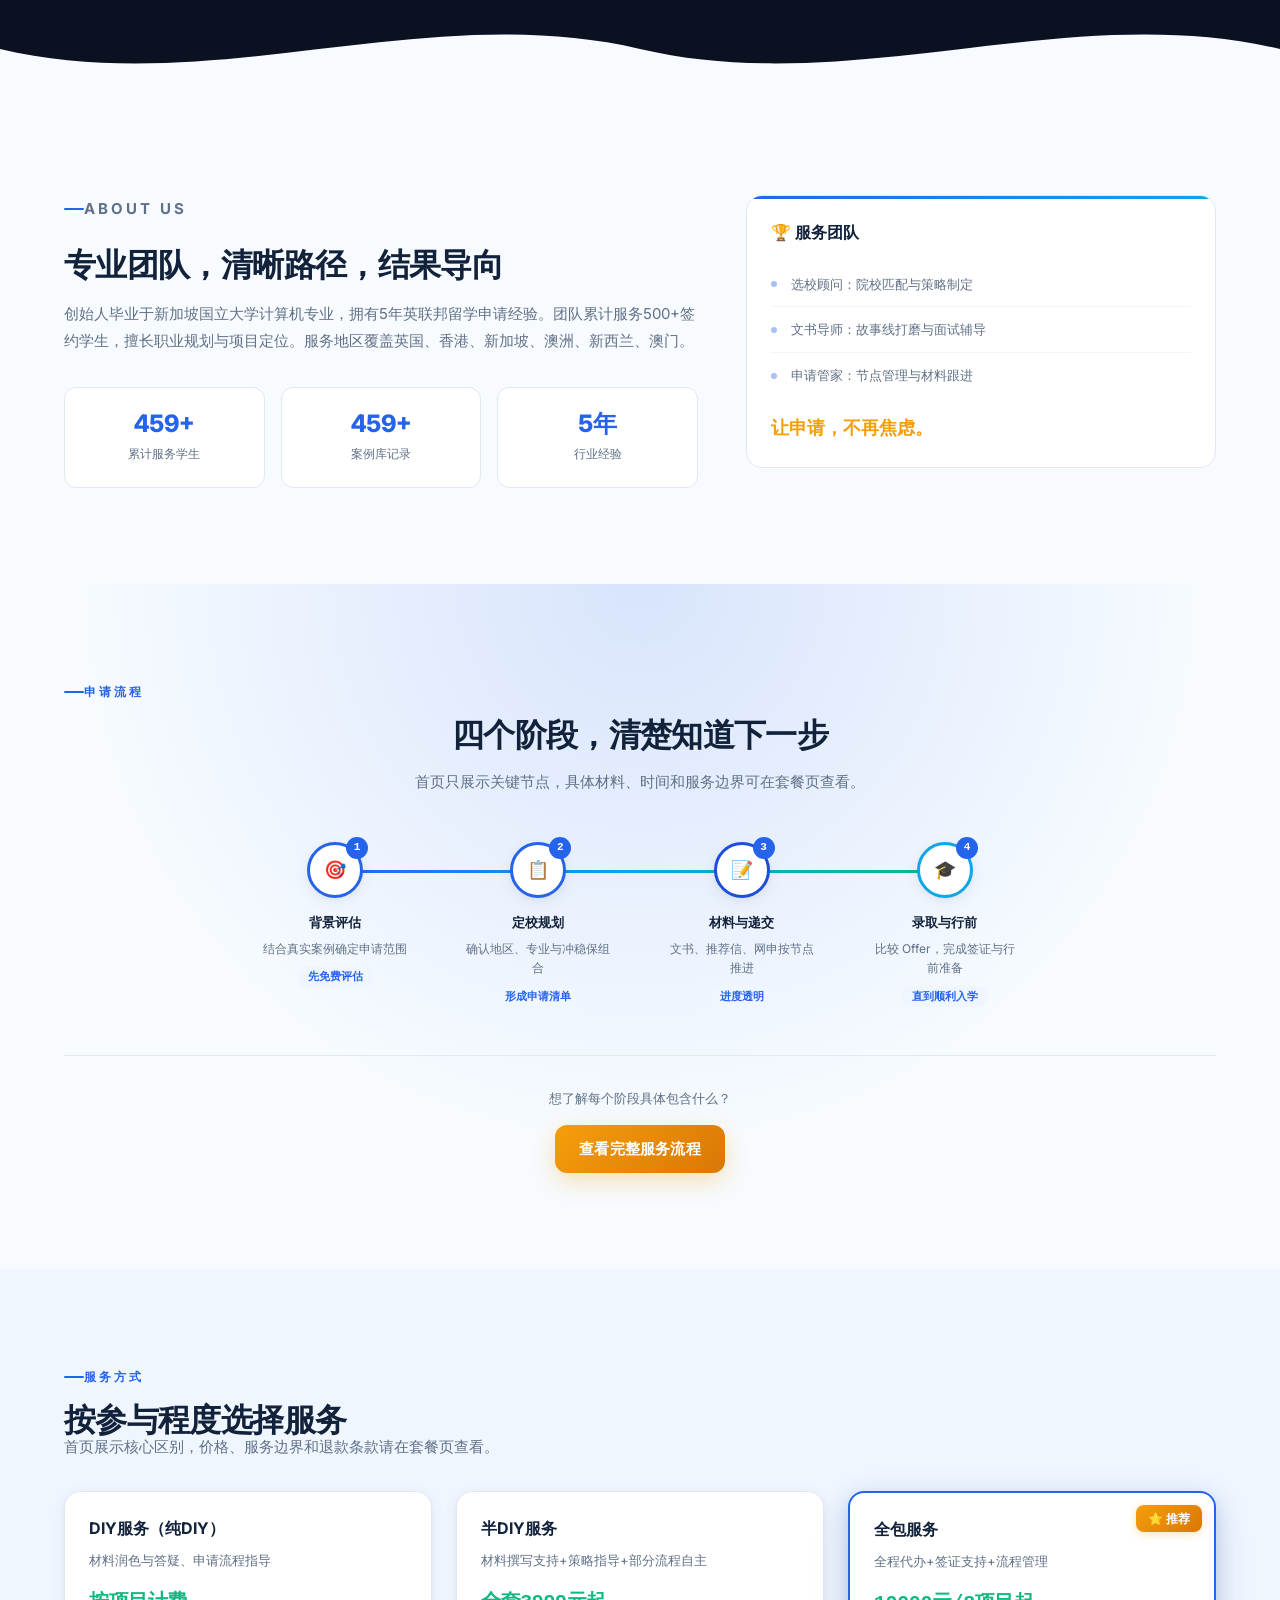
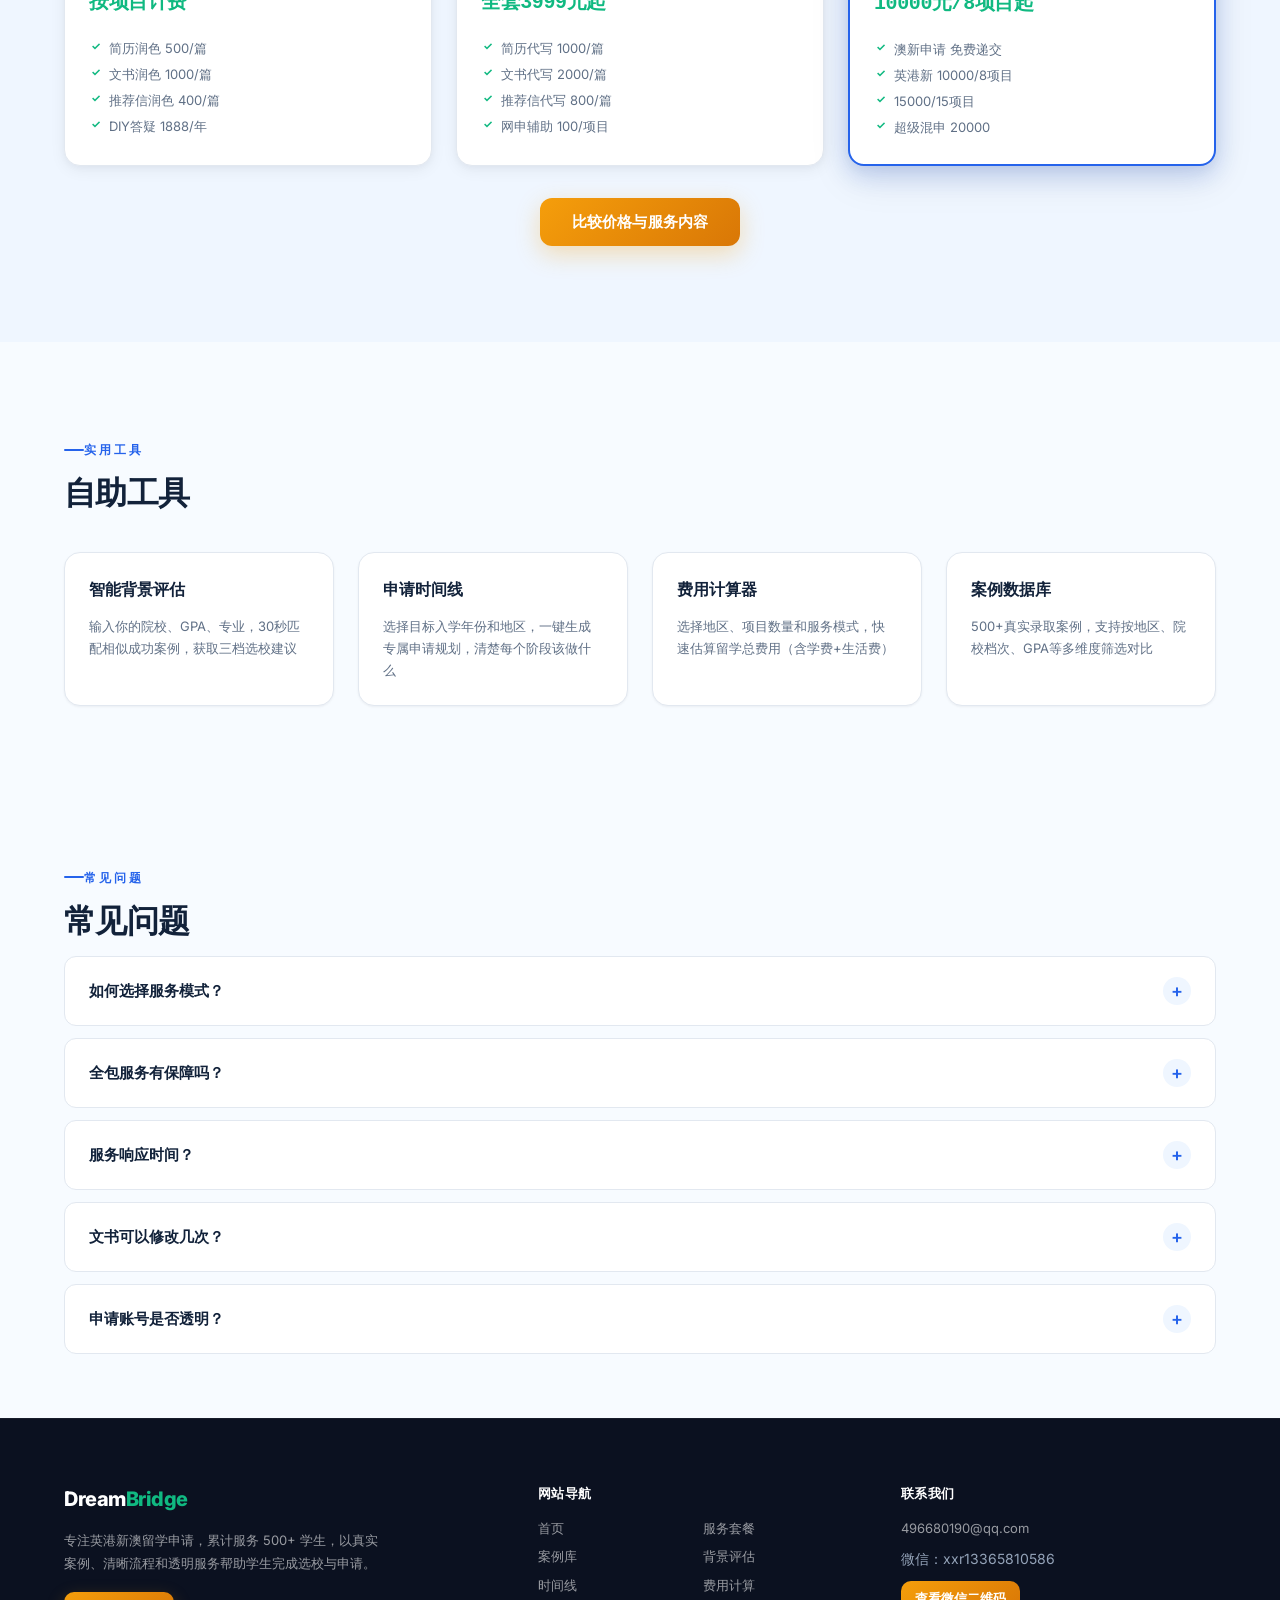
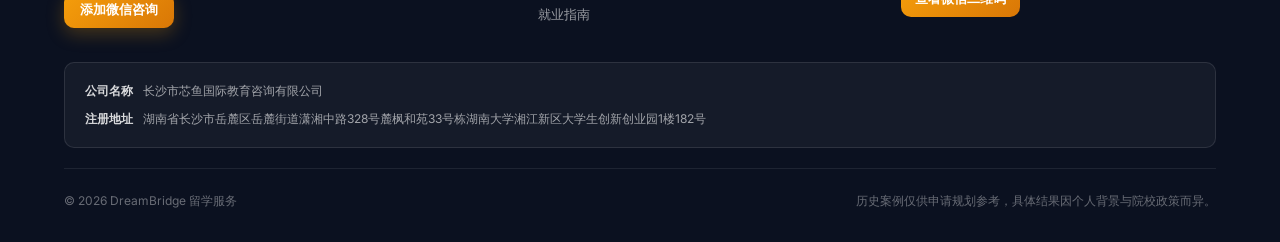
==== commit e03f5901: "Add files via upload" ====
--- a/index.html
+++ b/index.html
@@ -3,8 +3,8 @@
 <head>
 <meta charset="UTF-8">
 <meta name="viewport" content="width=device-width, initial-scale=1.0">
-<meta name="description" content="DreamBridge 于2022年从留学申请服务起步，业务覆盖留学申请、语言培训、职业发展与考公考编，为年轻人在升学、能力与职业的重要节点提供持续支持。">
-<title>DreamBridge｜留学申请、语言培训、职业发展与考公考编</title>
+<meta name="description" content="DreamBridge留学申请服务，专注英国、香港、新加坡、澳洲等地区。累计服务500+学生，提供真实案例匹配、背景评估与透明申请服务。">
+<title>DreamBridge留学｜英港新澳一站式申请服务</title>
 <style>
 @import url('https://fonts.googleapis.com/css2?family=Inter:wght@400;500;600;700;800&display=swap');
 
@@ -1877,141 +1877,8 @@
   .hero-stats { gap: var(--space-5); }
   .hero-stat-value { font-size: var(--text-xl); }
 }
-
-/* ===== Homepage brand/About refresh ===== */
-.home-about-pro {
-  background:
-    radial-gradient(circle at 88% 16%, rgba(37,99,235,.07), transparent 26%),
-    var(--color-bg);
-}
-.home-about-pro-grid {
-  display:grid;
-  grid-template-columns:minmax(0,1.08fr) minmax(360px,.78fr);
-  gap:64px;
-  align-items:center;
-}
-.home-about-lead {
-  max-width:720px;
-  color:var(--color-text);
-  font-size:17px;
-  line-height:1.85;
-}
-.home-about-body {
-  max-width:720px;
-  margin-top:16px;
-  color:var(--color-text-secondary);
-  font-size:14px;
-  line-height:1.85;
-}
-.home-about-metrics {
-  display:grid;
-  grid-template-columns:repeat(3,1fr);
-  margin-top:30px;
-  border-top:1px solid var(--color-border);
-  border-bottom:1px solid var(--color-border);
-}
-.home-about-metric {
-  padding:18px 18px 18px 0;
-  border-right:1px solid var(--color-border);
-}
-.home-about-metric + .home-about-metric { padding-left:18px; }
-.home-about-metric:last-child { border-right:0; }
-.home-about-metric strong {
-  display:block;
-  color:var(--color-text);
-  font-size:20px;
-  font-weight:850;
-  letter-spacing:-.03em;
-}
-.home-about-metric span {
-  color:var(--color-text-secondary);
-  font-size:12px;
-}
-.home-about-actions {
-  display:flex;
-  gap:12px;
-  flex-wrap:wrap;
-  margin-top:26px;
-}
-.home-about-map {
-  padding:30px;
-  border:1px solid rgba(37,99,235,.14);
-  border-radius:24px;
-  color:#fff;
-  background:
-    radial-gradient(circle at 88% 10%, rgba(37,99,235,.2), transparent 28%),
-    #10233d;
-  box-shadow:var(--shadow-lg);
-}
-.home-about-map-label {
-  margin-bottom:18px;
-  color:#8eb5ff;
-  font-size:11px;
-  font-weight:850;
-  letter-spacing:.14em;
-  text-transform:uppercase;
-}
-.home-about-map-row {
-  display:grid;
-  grid-template-columns:36px 1fr auto;
-  gap:13px;
-  align-items:center;
-  padding:17px 0;
-  border-top:1px solid rgba(255,255,255,.1);
-}
-.home-about-map-row:first-of-type { border-top:0; }
-.home-about-map-row > span {
-  width:30px;height:30px;
-  display:grid;place-items:center;
-  border-radius:9px;
-  color:#9fc0ff;
-  background:rgba(255,255,255,.06);
-  font-size:10px;
-  font-weight:900;
-}
-.home-about-map-row strong { display:block; color:#fff; font-size:14px; }
-.home-about-map-row small { color:rgba(255,255,255,.56); font-size:11px; }
-.home-about-map-row b {
-  padding:5px 8px;
-  border-radius:999px;
-  color:#b8f1df;
-  background:rgba(16,185,129,.12);
-  font-size:10px;
-  font-weight:850;
-  white-space:nowrap;
-}
-.home-about-map-row.future b {
-  color:#f7d798;
-  background:rgba(245,158,11,.12);
-}
-.home-about-quote {
-  margin:22px 0 0;
-  padding-top:20px;
-  border-top:1px solid rgba(255,255,255,.1);
-  color:rgba(255,255,255,.74);
-  font-family:"Songti SC",STSong,"Noto Serif SC",serif;
-  font-size:18px;
-  line-height:1.7;
-}
-@media (max-width:900px) {
-  .home-about-pro-grid { grid-template-columns:1fr; gap:38px; }
-}
-@media (max-width:620px) {
-  .home-about-metrics { grid-template-columns:1fr; }
-  .home-about-metric,.home-about-metric + .home-about-metric {
-    padding:14px 0;
-    border-right:0;
-    border-bottom:1px solid var(--color-border);
-  }
-  .home-about-metric:last-child { border-bottom:0; }
-  .home-about-map { padding:22px; border-radius:20px; }
-  .home-about-map-row { grid-template-columns:34px 1fr; }
-  .home-about-map-row b { grid-column:2; justify-self:start; }
-}
-
 </style>
-<link rel="stylesheet" href="site-shell.css?v=20260913-2">
-<link rel="stylesheet" href="brand-v2.css?v=20260913-2">
+<link rel="stylesheet" href="site-shell.css?v=20260912-1">
 </head>
 <body class="home-page">
 
@@ -2032,7 +1899,7 @@
 <header class="header" id="topHeader">
   <div class="container nav-wrap">
     <nav class="nav-links">
-      <a href="about.html">关于我们</a>
+      <a href="index.html#about">中介介绍</a>
       <a href="package.html">套餐服务</a>
     </nav>
     <a href="index.html" class="logo">Dream<span>Bridge</span></a>
@@ -2043,42 +1910,86 @@
     <button class="theme-toggle" id="themeToggle">&#127765;</button>
   </div>
 </header>
-<script src="site-shell.js?v=20260913-2"></script>
+<script src="site-shell.js?v=20260912-1"></script>
 
 <main>
 
 <!-- ===== HERO区域 ===== -->
-<section class="brand-home-hero" id="hero">
-  <div class="container brand-home-grid">
-    <div id="heroContent">
-      <div class="brand-home-kicker">DreamBridge · Education & Career Development</div>
-      <h1 class="brand-home-title">把复杂选择，<br>变成清晰路径。</h1>
-      <p class="brand-home-copy">从留学申请、语言培训，到职业发展与考公考编，我们围绕年轻人在不同阶段真正会遇到的关键选择，提供更清晰的信息、更专业的判断和更可靠的执行。</p>
-      <div class="brand-home-actions">
-        <a class="btn btn-primary" href="package.html">查看我们的服务</a>
-        <a class="btn btn-secondary" href="about.html">了解 DreamBridge</a>
+<section class="hero" id="hero">
+  <div class="hero-map"></div>
+  <div class="hero-grid"></div>
+  <div class="hero-blob hero-blob-1"></div>
+  <div class="hero-blob hero-blob-2"></div>
+  <div class="hero-routes" id="heroRoutes"></div>
+  <div class="hero-floaters">
+    <div class="float-item float-stem">
+      <svg viewBox="0 0 100 100" fill="none" stroke="currentColor" stroke-width="1.5">
+        <rect x="25" y="25" width="50" height="50" rx="4" stroke-opacity="0.6"/>
+        <path d="M25 40h-8M25 50h-8M25 60h-8M75 40h8M75 50h8M75 60h8M40 25v-8M50 25v-8M60 25v-8M40 75v8M50 75v8M60 75v8" stroke-opacity="0.4"/>
+        <circle cx="50" cy="50" r="12" stroke-opacity="0.5"/>
+        <path d="M38 50h24M50 38v24" stroke-opacity="0.3"/>
+      </svg>
+    </div>
+    <div class="float-item float-business">
+      <svg viewBox="0 0 100 100" fill="none" stroke="currentColor" stroke-width="1.5">
+        <path d="M15 75c10-5 15-20 25-15s15 25 25 10 15-30 20-25" stroke-linecap="round" stroke-linejoin="round"/>
+        <path d="M70 45l5-5v15h-15l5-5" stroke-linecap="round" stroke-linejoin="round" fill="currentColor" fill-opacity="0.2"/>
+        <rect x="15" y="20" width="20" height="12" rx="2" fill="currentColor" fill-opacity="0.15"/>
+        <rect x="42" y="28" width="20" height="12" rx="2" fill="currentColor" fill-opacity="0.1"/>
+        <path d="M20 85h60" stroke-opacity="0.3" stroke-dasharray="3 3"/>
+      </svg>
+    </div>
+    <div class="float-item float-arts">
+      <svg viewBox="0 0 100 100" fill="none" stroke="currentColor" stroke-width="1.5">
+        <circle cx="50" cy="35" r="22" stroke-opacity="0.5"/>
+        <path d="M28 35c0-12 10-22 22-22s22 10 22 22" stroke-opacity="0.3"/>
+        <path d="M28 35h44M50 13v44" stroke-opacity="0.3"/>
+        <path d="M32 23c8 4 28 4 36 0M32 47c8-4 28-4 36 0" stroke-opacity="0.2"/>
+        <path d="M25 65h50v20a5 5 0 0 1-5 5H30a5 5 0 0 1-5-5V65z" stroke-opacity="0.4"/>
+        <path d="M25 65l25 12 25-12" stroke-opacity="0.3"/>
+      </svg>
+    </div>
+    <div class="float-item float-art">
+      <svg viewBox="0 0 100 100" fill="none" stroke="currentColor" stroke-width="1.5">
+        <path d="M50 20c-22 0-40 18-40 40s18 40 40 40c5 0 8-4 8-8s-4-8-8-8c-12 0-22-10-22-22s10-22 22-22c8 0 15 4 20 10" stroke-opacity="0.5"/>
+        <circle cx="35" cy="45" r="5" fill="currentColor" fill-opacity="0.3"/>
+        <circle cx="50" cy="38" r="5" fill="currentColor" fill-opacity="0.2"/>
+        <circle cx="65" cy="45" r="5" fill="currentColor" fill-opacity="0.25"/>
+        <circle cx="42" cy="60" r="5" fill="currentColor" fill-opacity="0.15"/>
+        <circle cx="58" cy="60" r="5" fill="currentColor" fill-opacity="0.2"/>
+      </svg>
+    </div>
+  </div>
+
+  <div class="container hero-content fade-in" id="heroContent">
+    <span class="hero-tag">用真实案例，减少申请信息差</span>
+    <h1 class="hero-title">先看相似案例，再定<span class="highlight">留学方案</span></h1>
+    <p class="hero-subtitle">输入本科院校、专业和均分，30秒匹配相似录取案例；从选校定位到签证落地，覆盖英港新澳主流申请地区。</p>
+    <div class="hero-cta">
+      <a href="evaluator.html" class="btn btn-primary">免费背景评估</a>
+      <a href="cases.html" class="btn btn-secondary">查看真实案例</a>
+    </div>
+    <div class="hero-stats" id="heroStats">
+      <div class="hero-stat">
+        <span class="hero-stat-value" data-count="500" data-suffix="+">0</span>
+        <span class="hero-stat-label">累计服务学生</span>
       </div>
-      <div class="brand-home-meta hero-stats" id="heroStats">
-        <span><strong>2022</strong><br>开始提供服务</span>
-        <span><strong data-count="500" data-suffix="+">0</strong><br>累计服务学生</span>
-        <span><strong>升学 → 职业</strong><br>持续覆盖成长关键节点</span>
+      <div class="hero-stat">
+        <span class="hero-stat-value" data-count="3000" data-suffix="+">0</span>
+        <span class="hero-stat-label">累计录取结果</span>
+      </div>
+      <div class="hero-stat">
+        <span class="hero-stat-value" data-count="500" data-suffix="+">0</span>
+        <span class="hero-stat-label">案例库记录</span>
       </div>
     </div>
-    <aside class="brand-service-index" aria-label="DreamBridge四大业务">
-      <a class="brand-service-row" href="package.html"><span>01</span><div><strong>留学申请</strong><small>选校 · 文书 · 申请 · 签证</small></div><b>→</b></a>
-      <div class="brand-service-row"><span>02</span><div><strong>语言培训</strong><small>雅思 · 英语能力 · 学习规划</small></div><b>—</b></div>
-      <a class="brand-service-row" href="career.html"><span>03</span><div><strong>职业发展</strong><small>规划 · 导师 · 求职陪跑</small></div><b>→</b></a>
-      <div class="brand-service-row"><span>04</span><div><strong>考公考编</strong><small>方向 · 备考 · 岗位 · 公职发展</small></div><b>—</b></div>
-    </aside>
+    <p class="hero-proof-note">截至 2026 年 7 月，按现有服务与录取记录统计；案例库持续补录中。</p>
+  </div>
+  <div class="hero-scroll">
+    <div class="mouse-icon"></div>
+    <span>向下滚动</span>
   </div>
 </section>
-<section class="brand-statement">
-  <div class="container brand-statement-inner">
-    <div class="brand-num">OUR POINT OF VIEW</div>
-    <h2>我们解决的，不只是某一次申请、某一场考试或者某一份简历。<br><br><em>我们更关心：当重要选择出现时，你有没有足够的信息，看清真正适合自己的方向。</em></h2>
-  </div>
-</section>
-
 
 <section class="decision-path" aria-label="申请规划下一步">
   <div class="container">
@@ -2120,59 +2031,36 @@
 </div>
 
 <!-- ===== About ===== -->
-<section class="section home-about-pro" id="about">
-  <div class="container home-about-pro-grid fade-in">
-    <div class="home-about-pro-copy">
-      <p class="section-kicker">About DreamBridge</p>
-      <h2 class="section-title">从一次申请，到更长期的成长支持</h2>
-      <p class="home-about-lead">DreamBridge 于 2022 年从留学申请服务起步。创始人毕业于新加坡国立大学硕士项目；随着服务需求增加，我们逐步从个人服务走向团队协作，也从“去哪读书”继续延伸到“以后做什么”。</p>
-      <p class="home-about-body">今天，我们的业务覆盖留学申请、语言培训、职业发展与考公考编。我们不是简单把更多服务放在一起，而是希望围绕年轻人在不同阶段真正会遇到的问题，提供更清晰的信息、更专业的判断和更可靠的执行。</p>
-
-      <div class="home-about-metrics" id="metricsArea">
-        <div class="home-about-metric">
-          <strong>2022</strong>
-          <span>开始提供服务</span>
+<section class="section" id="about">
+  <div class="container about-grid fade-in">
+    <div class="about-text">
+      <p class="section-kicker">About Us</p>
+      <h2 class="section-title">专业团队，清晰路径，结果导向</h2>
+      <p>创始人毕业于新加坡国立大学计算机专业，拥有5年英联邦留学申请经验。团队累计服务500+签约学生，擅长职业规划与项目定位。服务地区覆盖英国、香港、新加坡、澳洲、新西兰、澳门。</p>
+      <div class="metrics stagger-children" id="metricsArea">
+        <div class="metric-item">
+          <div class="metric-value" data-count="500" data-suffix="+">0</div>
+          <div class="metric-label">累计服务学生</div>
         </div>
-        <div class="home-about-metric">
-          <strong data-count="500" data-suffix="+">0</strong>
-          <span>累计服务学生</span>
+        <div class="metric-item">
+          <div class="metric-value" data-count="500" data-suffix="+">0</div>
+          <div class="metric-label">案例库记录</div>
         </div>
-        <div class="home-about-metric">
-          <strong>升学 → 职业</strong>
-          <span>持续延伸服务边界</span>
+        <div class="metric-item">
+          <div class="metric-value" data-count="5" data-suffix="年">0</div>
+          <div class="metric-label">行业经验</div>
         </div>
       </div>
-
-      <div class="home-about-actions">
-        <a class="btn btn-primary" href="about.html">了解 DreamBridge</a>
-        <a class="btn btn-secondary" href="career.html">查看职业发展</a>
-      </div>
     </div>
-
-    <aside class="home-about-map">
-      <div class="home-about-map-label">Our Services</div>
-      <div class="home-about-map-row">
-        <span>01</span>
-        <div><strong>留学申请</strong><small>选校 · 文书 · 申请 · 签证</small></div>
-        
-      </div>
-      <div class="home-about-map-row">
-        <span>02</span>
-        <div><strong>职业发展</strong><small>规划 · 导师 · 求职陪跑</small></div>
-        
-      </div>
-      <div class="home-about-map-row">
-        <span>03</span>
-        <div><strong>语言培训</strong><small>雅思 · 英语能力 · 学习规划</small></div>
-        
-      </div>
-      <div class="home-about-map-row">
-        <span>04</span>
-        <div><strong>考公考编</strong><small>方向 · 备考 · 岗位 · 公职发展</small></div>
-        
-      </div>
-      <p class="home-about-quote">“不只帮你去哪里，更陪你想清楚下一步往哪里走。”</p>
-    </aside>
+    <div class="team-card">
+      <h3>&#127942; 服务团队</h3>
+      <ul>
+        <li>选校顾问：院校匹配与策略制定</li>
+        <li>文书导师：故事线打磨与面试辅导</li>
+        <li>申请管家：节点管理与材料跟进</li>
+      </ul>
+      <p class="signature">让申请，不再焦虑。</p>
+    </div>
   </div>
 </section>
 
@@ -2292,7 +2180,7 @@
       <!-- 品牌栏 -->
       <div class="footer-brand">
         <a href="index.html" class="logo">Dream<span>Bridge</span></a>
-        <p>专注英港新澳留学申请，用专业与效率陪你走向理想学府。2022年从留学申请起步，逐步拓展职业发展与更多成长服务。</p>
+        <p>专注英港新澳留学申请，用专业与效率陪你走向理想学府。创始人NUS计算机毕业，累计服务500+学生。</p>
         <div class="footer-actions">
           <button class="btn btn-primary btn-sm" onclick="openQr()">立即咨询</button>
           <a class="btn btn-secondary btn-sm" href="mailto:496680190@qq.com" style="color:rgba(255,255,255,0.7);border-color:rgba(255,255,255,0.15);">发送邮件</a>
@@ -2301,7 +2189,7 @@
       <!-- 导航栏 -->
       <div class="footer-nav">
         <h4>快速导航</h4>
-        <a href="about.html">关于我们</a>
+        <a href="index.html#about">中介介绍</a>
         <a href="package.html">套餐服务</a>
         <a href="cases.html">案例汇总</a>
         <a href="index.html#faq">常见问题</a>
@@ -2431,7 +2319,7 @@
     });
   }, { threshold: 0.3 });
 
-  document.querySelectorAll('.hero-stats, .metrics, .home-about-metrics, .stagger-children').forEach(el => observer.observe(el));
+  document.querySelectorAll('.hero-stats, .metrics, .stagger-children').forEach(el => observer.observe(el));
 }
 
 // ===== 倒计时 =====
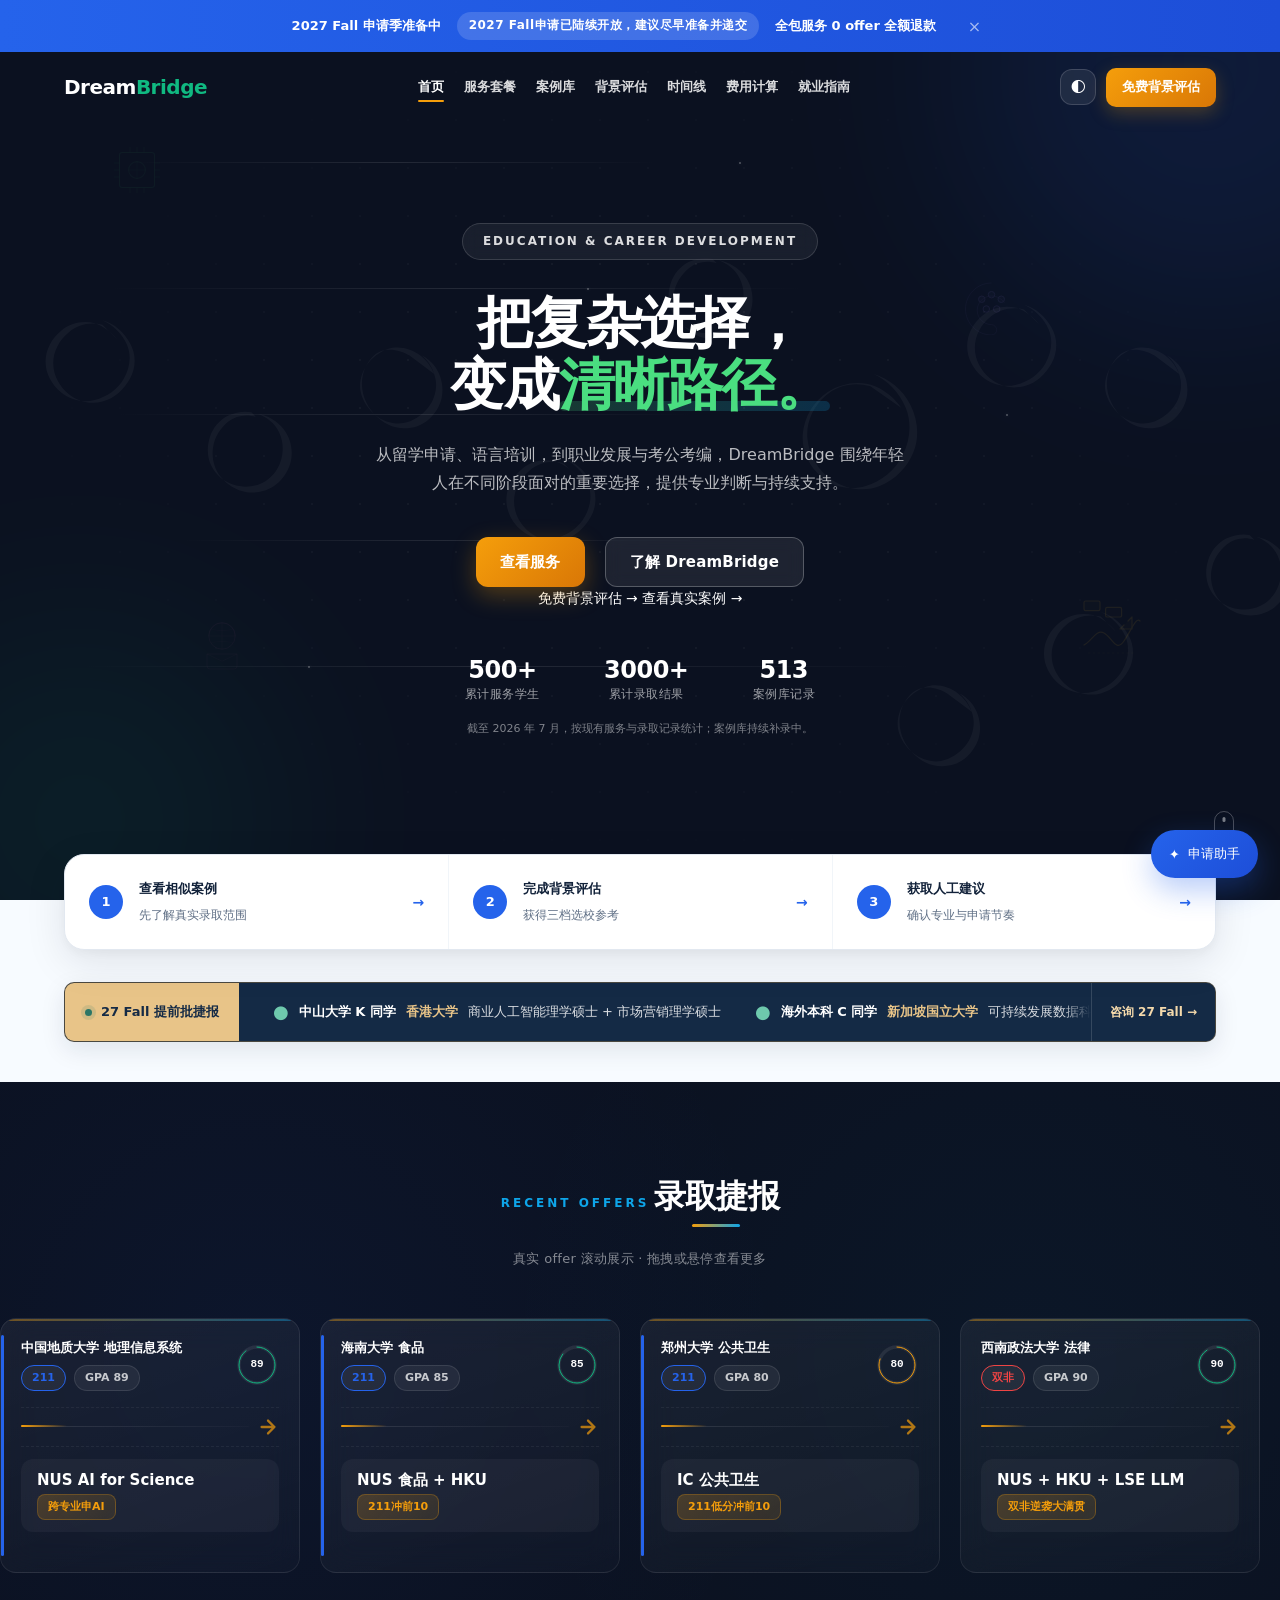
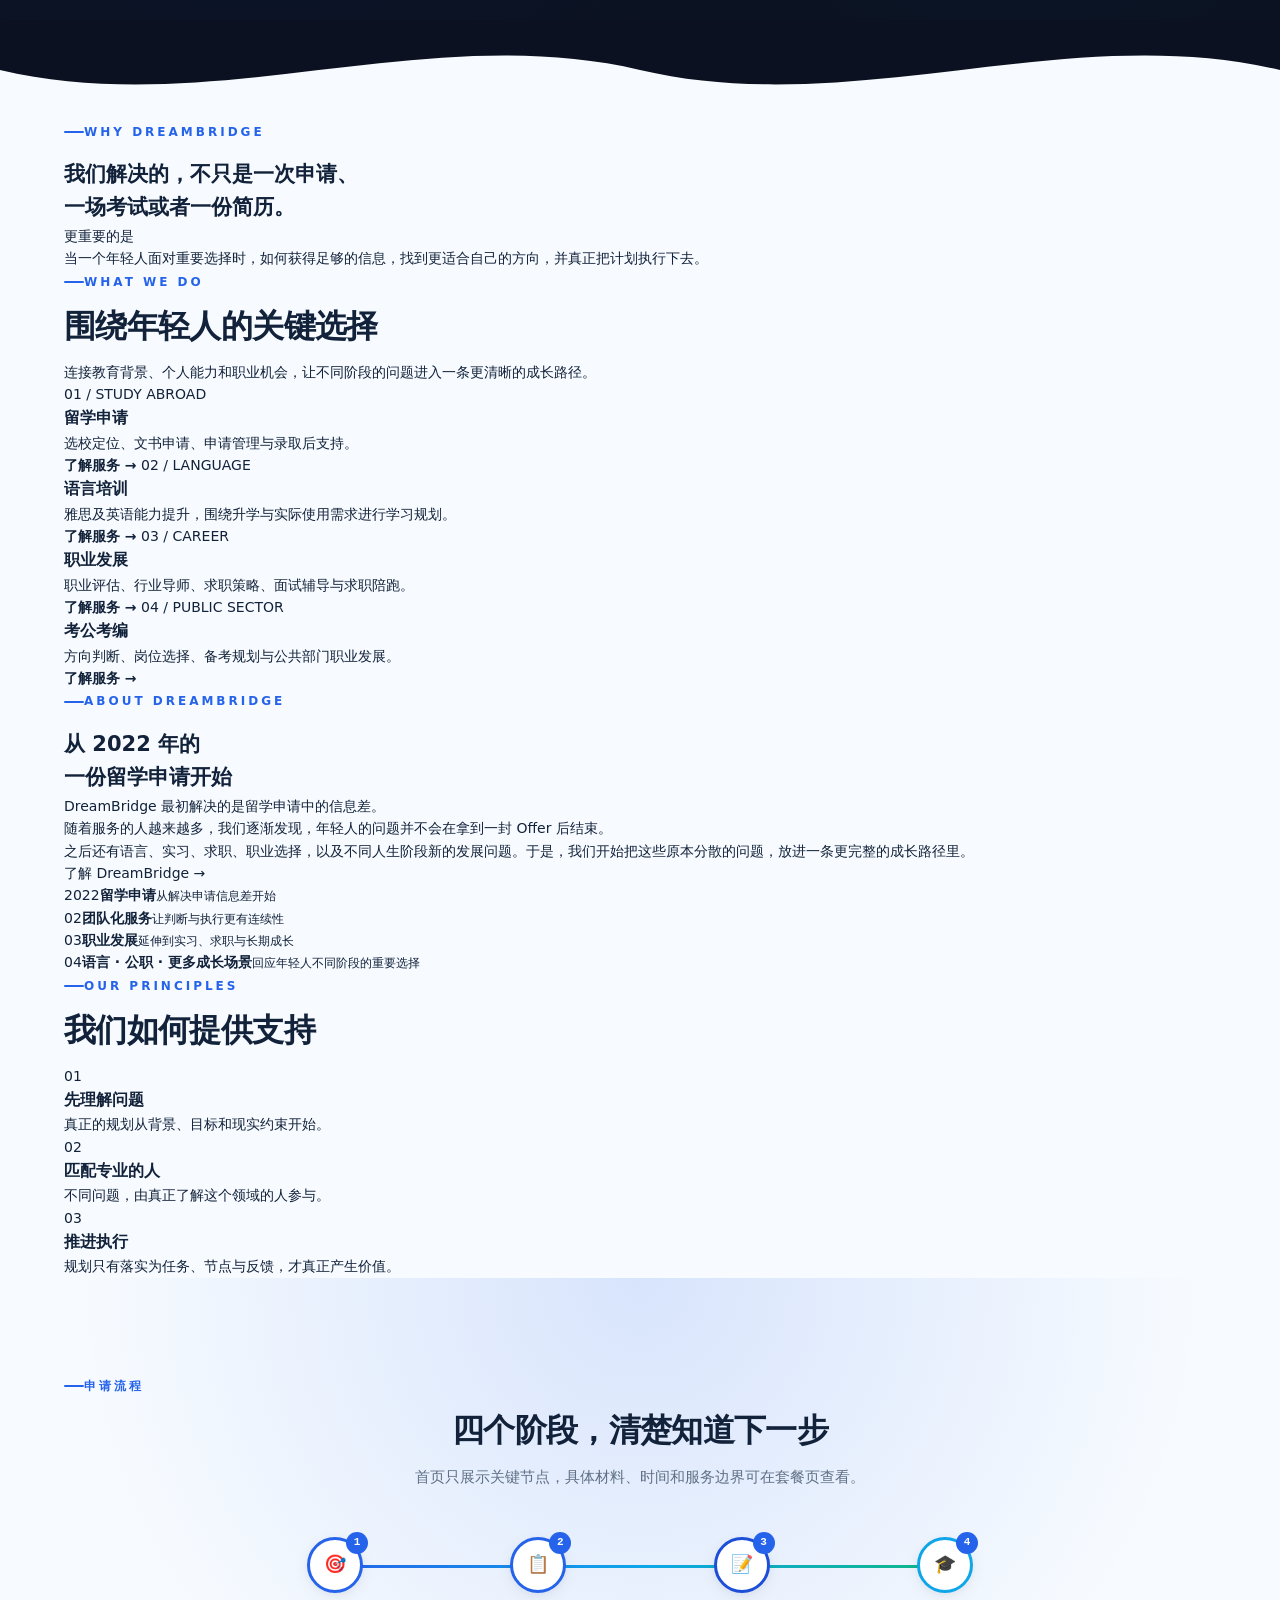
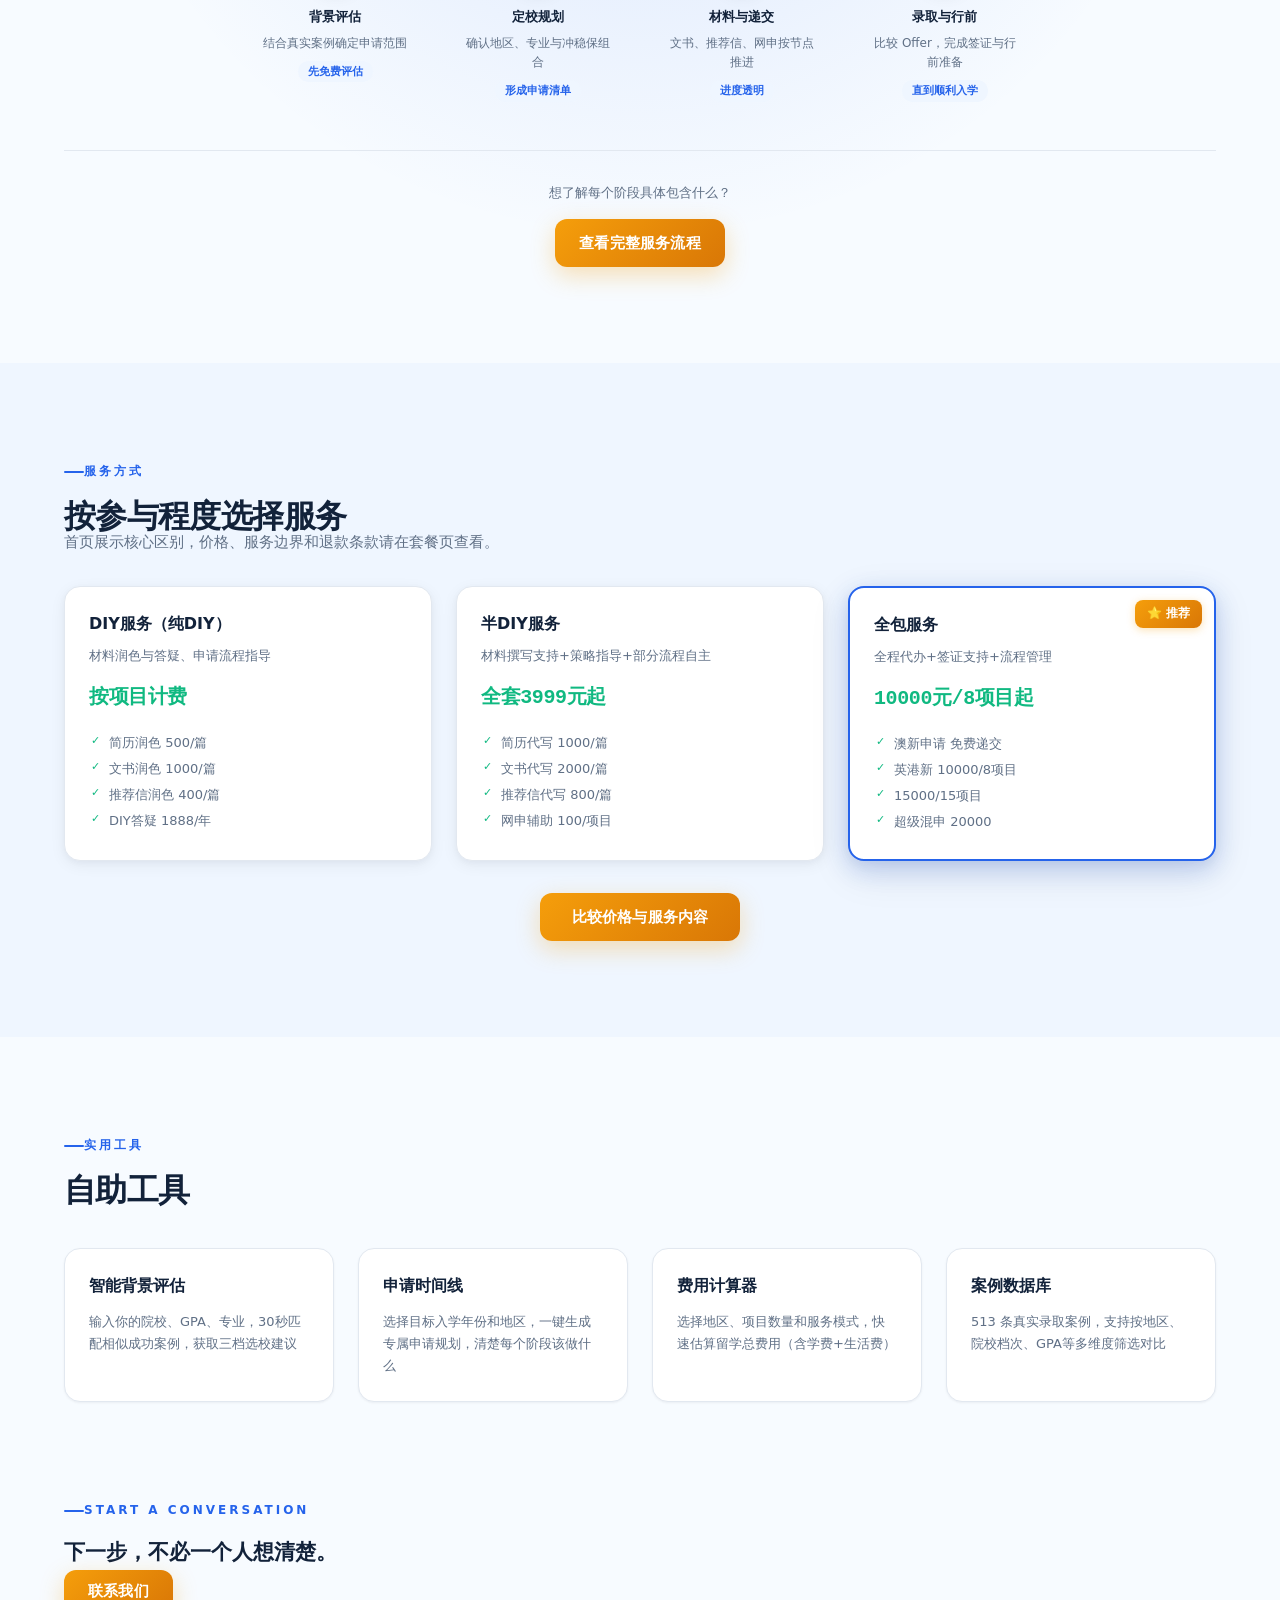
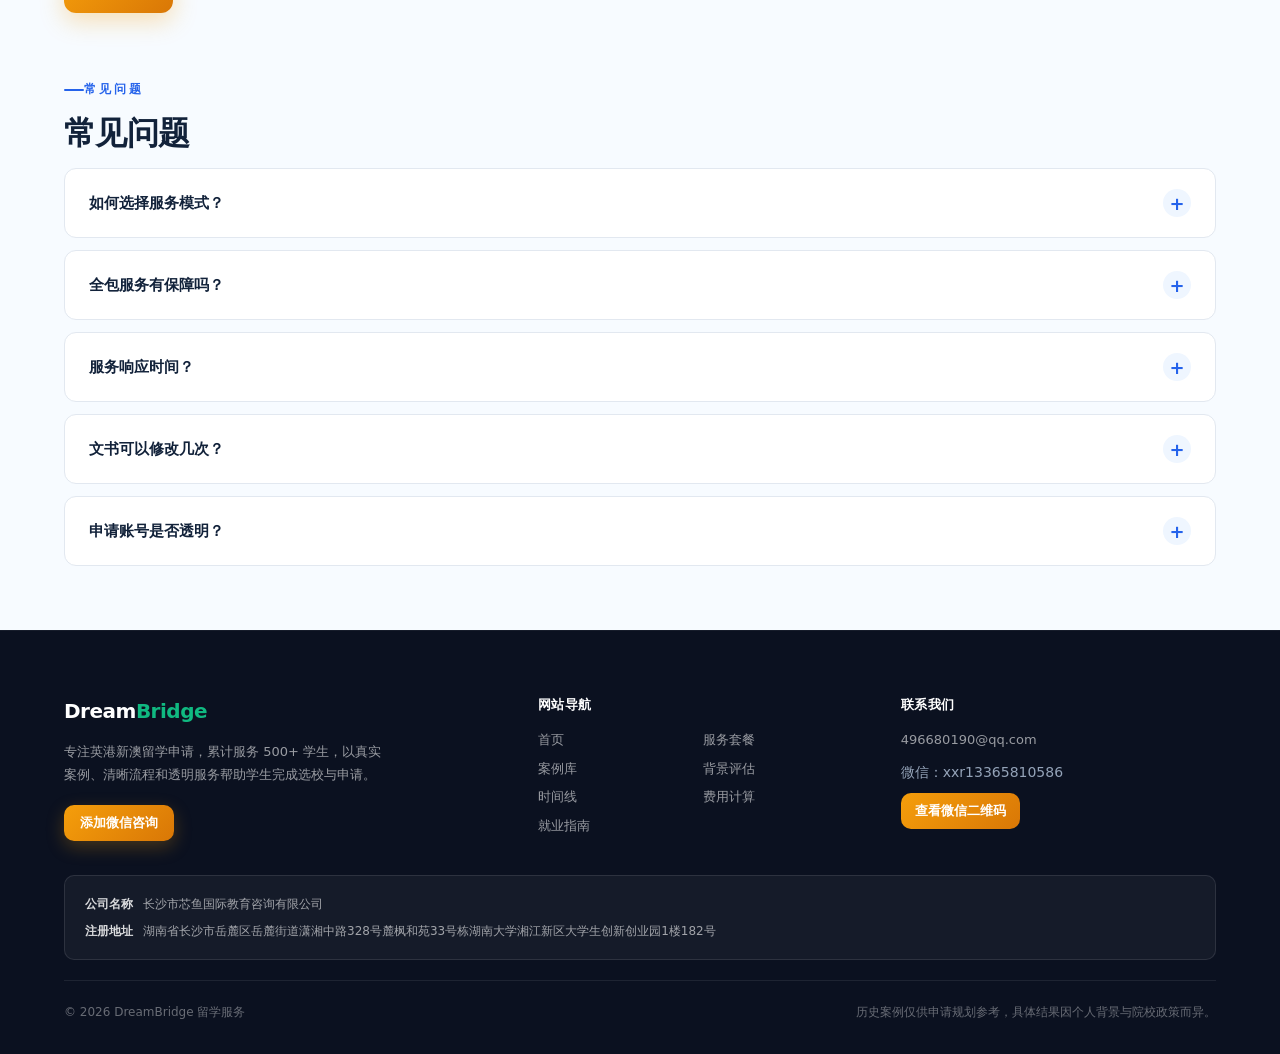
==== commit 1bebc582: "Update index.html for DreamBridge brand experience" ====
--- a/index.html
+++ b/index.html
@@ -3,11 +3,9 @@
 <head>
 <meta charset="UTF-8">
 <meta name="viewport" content="width=device-width, initial-scale=1.0">
-<meta name="description" content="DreamBridge留学申请服务，专注英国、香港、新加坡、澳洲等地区。累计服务500+学生，提供真实案例匹配、背景评估与透明申请服务。">
-<title>DreamBridge留学｜英港新澳一站式申请服务</title>
+<meta name="description" content="DreamBridge 成立于 2022 年，提供留学申请、语言培训、职业发展与考公考编服务，帮助年轻人把复杂选择变成清晰路径。">
+<title>DreamBridge｜留学申请、语言培训、职业发展与考公考编</title>
 <style>
-@import url('https://fonts.googleapis.com/css2?family=Inter:wght@400;500;600;700;800&display=swap');
-
 :root {
   /* === 重构后的色彩系统 === */
   --color-bg: #f7fbff;
@@ -1001,108 +999,6 @@
 }
 .wave-divider svg path {
   fill: var(--color-bg);
-}
-
-/* ===== About区域 ===== */
-.about-grid {
-  display: grid;
-  grid-template-columns: 1.35fr 1fr;
-  gap: var(--space-12);
-  align-items: start;
-}
-.about-text p {
-  color: var(--color-text-secondary);
-  font-size: var(--text-md);
-  line-height: 1.85;
-  margin-bottom: var(--space-6);
-}
-
-/* 服务团队卡片 */
-.team-card {
-  background: var(--color-surface);
-  border: 1px solid var(--color-border);
-  border-radius: var(--radius-lg);
-  padding: var(--space-6);
-  position: relative;
-  overflow: hidden;
-}
-.team-card::before {
-  content: '';
-  position: absolute;
-  top: 0;
-  left: 0;
-  right: 0;
-  height: 3px;
-  background: linear-gradient(90deg, var(--color-primary), var(--color-secondary));
-}
-.team-card h3 {
-  font-size: var(--text-lg);
-  font-weight: 700;
-  margin-bottom: var(--space-4);
-  color: var(--color-text);
-}
-.team-card li {
-  padding: var(--space-3) 0;
-  border-bottom: 1px solid var(--color-border-light);
-  font-size: var(--text-sm);
-  color: var(--color-text-secondary);
-  line-height: 1.6;
-  position: relative;
-  padding-left: var(--space-5);
-}
-.team-card li:last-child { border-bottom: none; }
-.team-card li::before {
-  content: '';
-  position: absolute;
-  left: 0;
-  top: 50%;
-  transform: translateY(-50%);
-  width: 6px;
-  height: 6px;
-  border-radius: 50%;
-  background: var(--color-primary);
-  opacity: 0.4;
-}
-.signature {
-  font-family: var(--font-display);
-  font-size: var(--text-xl);
-  color: var(--color-accent);
-  margin-top: var(--space-4);
-  font-weight: 600;
-}
-
-/* 指标区域 */
-.metrics {
-  display: grid;
-  grid-template-columns: repeat(3, 1fr);
-  gap: var(--space-4);
-  margin-top: var(--space-8);
-}
-.metric-item {
-  background: var(--color-surface);
-  padding: var(--space-6) var(--space-4);
-  border-radius: var(--radius-md);
-  border: 1px solid var(--color-border);
-  text-align: center;
-  transition: all var(--duration-base) var(--ease-out);
-}
-.metric-item:hover {
-  transform: translateY(-3px);
-  box-shadow: var(--shadow-lg);
-  border-color: var(--color-primary-light);
-}
-.metric-value {
-  font-size: var(--text-3xl);
-  font-weight: 800;
-  color: var(--color-primary);
-  line-height: 1;
-  font-variant-numeric: tabular-nums;
-}
-.metric-label {
-  font-size: var(--text-xs);
-  color: var(--color-text-secondary);
-  margin-top: var(--space-2);
-  font-weight: 500;
 }
 
 /* ===== 服务流程可视化 ===== */
@@ -1807,7 +1703,6 @@
   .mini-grid { grid-template-columns: repeat(2, 1fr); }
   .cards-grid { grid-template-columns: repeat(2, 1fr); }
   .footer-grid { grid-template-columns: 1fr 1fr; }
-  .about-grid { gap: var(--space-8); }
 }
 
 @media (max-width: 768px) {
@@ -1836,7 +1731,6 @@
     margin-left: 0;
   }
   .nav-links { display: none; }
-  .about-grid { grid-template-columns: 1fr; }
   .cards-grid { grid-template-columns: 1fr; }
   .footer-grid {
     grid-template-columns: 1fr;
@@ -1862,7 +1756,6 @@
   .offer-student-name { font-size: 12px; }
   .offer-school { font-size: var(--text-sm); }
   .section-title { font-size: var(--text-2xl); }
-  .metrics { grid-template-columns: 1fr; }
   .hero-cta { flex-direction: column; align-items: center; }
   .hero-cta .btn { width: 100%; max-width: 280px; }
   .decision-path { margin-top: -28px; }
@@ -1878,7 +1771,7 @@
   .hero-stat-value { font-size: var(--text-xl); }
 }
 </style>
-<link rel="stylesheet" href="site-shell.css?v=20260912-1">
+<link rel="stylesheet" href="site-shell.css?v=20260913-1">
 </head>
 <body class="home-page">
 
@@ -1899,7 +1792,7 @@
 <header class="header" id="topHeader">
   <div class="container nav-wrap">
     <nav class="nav-links">
-      <a href="index.html#about">中介介绍</a>
+      <a href="about.html">关于我们</a>
       <a href="package.html">套餐服务</a>
     </nav>
     <a href="index.html" class="logo">Dream<span>Bridge</span></a>
@@ -1910,7 +1803,7 @@
     <button class="theme-toggle" id="themeToggle">&#127765;</button>
   </div>
 </header>
-<script src="site-shell.js?v=20260912-1"></script>
+<script src="site-shell.js?v=20260913-1"></script>
 
 <main>
 
@@ -1962,12 +1855,16 @@
   </div>
 
   <div class="container hero-content fade-in" id="heroContent">
-    <span class="hero-tag">用真实案例，减少申请信息差</span>
-    <h1 class="hero-title">先看相似案例，再定<span class="highlight">留学方案</span></h1>
-    <p class="hero-subtitle">输入本科院校、专业和均分，30秒匹配相似录取案例；从选校定位到签证落地，覆盖英港新澳主流申请地区。</p>
+    <span class="hero-tag">EDUCATION &amp; CAREER DEVELOPMENT</span>
+    <h1 class="hero-title">把复杂选择，<br>变成<span class="highlight">清晰路径。</span></h1>
+    <p class="hero-subtitle">从留学申请、语言培训，到职业发展与考公考编，DreamBridge 围绕年轻人在不同阶段面对的重要选择，提供专业判断与持续支持。</p>
     <div class="hero-cta">
-      <a href="evaluator.html" class="btn btn-primary">免费背景评估</a>
-      <a href="cases.html" class="btn btn-secondary">查看真实案例</a>
+      <a href="#business" class="btn btn-primary">查看服务</a>
+      <a href="about.html" class="btn btn-secondary">了解 DreamBridge</a>
+    </div>
+    <div class="home-hero-utility" aria-label="留学申请快捷入口">
+      <a href="evaluator.html">免费背景评估 <span>→</span></a>
+      <a href="cases.html">查看真实案例 <span>→</span></a>
     </div>
     <div class="hero-stats" id="heroStats">
       <div class="hero-stat">
@@ -1979,7 +1876,7 @@
         <span class="hero-stat-label">累计录取结果</span>
       </div>
       <div class="hero-stat">
-        <span class="hero-stat-value" data-count="500" data-suffix="+">0</span>
+        <span class="hero-stat-value" data-case-count>513</span>
         <span class="hero-stat-label">案例库记录</span>
       </div>
     </div>
@@ -2030,36 +1927,64 @@
   </svg>
 </div>
 
-<!-- ===== About ===== -->
-<section class="section" id="about">
-  <div class="container about-grid fade-in">
-    <div class="about-text">
-      <p class="section-kicker">About Us</p>
-      <h2 class="section-title">专业团队，清晰路径，结果导向</h2>
-      <p>创始人毕业于新加坡国立大学计算机专业，拥有5年英联邦留学申请经验。团队累计服务500+签约学生，擅长职业规划与项目定位。服务地区覆盖英国、香港、新加坡、澳洲、新西兰、澳门。</p>
-      <div class="metrics stagger-children" id="metricsArea">
-        <div class="metric-item">
-          <div class="metric-value" data-count="500" data-suffix="+">0</div>
-          <div class="metric-label">累计服务学生</div>
-        </div>
-        <div class="metric-item">
-          <div class="metric-value" data-count="500" data-suffix="+">0</div>
-          <div class="metric-label">案例库记录</div>
-        </div>
-        <div class="metric-item">
-          <div class="metric-value" data-count="5" data-suffix="年">0</div>
-          <div class="metric-label">行业经验</div>
-        </div>
+<!-- ===== Brand statement ===== -->
+<section class="home-brand-statement" aria-labelledby="brand-statement-title">
+  <div class="container fade-in">
+    <p class="section-kicker">WHY DREAMBRIDGE</p>
+    <h2 id="brand-statement-title">我们解决的，不只是一次申请、<br>一场考试或者一份简历。</h2>
+    <div class="home-brand-statement-copy">
+      <span>更重要的是</span>
+      <p>当一个年轻人面对重要选择时，如何获得足够的信息，找到更适合自己的方向，并真正把计划执行下去。</p>
+    </div>
+  </div>
+</section>
+
+<!-- ===== Four businesses ===== -->
+<section class="home-business-section" id="business" aria-labelledby="business-title">
+  <div class="container">
+    <div class="home-editorial-head fade-in">
+      <div><p class="section-kicker">WHAT WE DO</p><h2 class="section-title" id="business-title">围绕年轻人的关键选择</h2></div>
+      <p>连接教育背景、个人能力和职业机会，让不同阶段的问题进入一条更清晰的成长路径。</p>
+    </div>
+    <div class="home-business-grid stagger-children">
+      <a class="home-business-item" href="package.html"><span>01 / STUDY ABROAD</span><h3>留学申请</h3><p>选校定位、文书申请、申请管理与录取后支持。</p><b>了解服务 →</b></a>
+      <a class="home-business-item" href="package.html#ielts-training"><span>02 / LANGUAGE</span><h3>语言培训</h3><p>雅思及英语能力提升，围绕升学与实际使用需求进行学习规划。</p><b>了解服务 →</b></a>
+      <a class="home-business-item" href="career.html"><span>03 / CAREER</span><h3>职业发展</h3><p>职业评估、行业导师、求职策略、面试辅导与求职陪跑。</p><b>了解服务 →</b></a>
+      <a class="home-business-item" href="about.html#what-we-do"><span>04 / PUBLIC SECTOR</span><h3>考公考编</h3><p>方向判断、岗位选择、备考规划与公共部门职业发展。</p><b>了解服务 →</b></a>
+    </div>
+  </div>
+</section>
+
+<!-- ===== About preview ===== -->
+<section class="home-about-preview" id="about" aria-labelledby="about-preview-title">
+  <div class="container home-about-preview-grid">
+    <div class="fade-in">
+      <p class="section-kicker">ABOUT DREAMBRIDGE</p>
+      <h2 id="about-preview-title">从 2022 年的<br>一份留学申请开始</h2>
+      <div class="home-about-copy">
+        <p>DreamBridge 最初解决的是留学申请中的信息差。</p>
+        <p>随着服务的人越来越多，我们逐渐发现，年轻人的问题并不会在拿到一封 Offer 后结束。</p>
+        <p>之后还有语言、实习、求职、职业选择，以及不同人生阶段新的发展问题。于是，我们开始把这些原本分散的问题，放进一条更完整的成长路径里。</p>
       </div>
+      <a class="home-text-link" href="about.html">了解 DreamBridge <span>→</span></a>
     </div>
-    <div class="team-card">
-      <h3>&#127942; 服务团队</h3>
-      <ul>
-        <li>选校顾问：院校匹配与策略制定</li>
-        <li>文书导师：故事线打磨与面试辅导</li>
-        <li>申请管家：节点管理与材料跟进</li>
-      </ul>
-      <p class="signature">让申请，不再焦虑。</p>
+    <ol class="home-about-timeline fade-in" aria-label="DreamBridge 发展路径">
+      <li><span>2022</span><strong>留学申请</strong><small>从解决申请信息差开始</small></li>
+      <li><span>02</span><strong>团队化服务</strong><small>让判断与执行更有连续性</small></li>
+      <li><span>03</span><strong>职业发展</strong><small>延伸到实习、求职与长期成长</small></li>
+      <li><span>04</span><strong>语言 · 公职 · 更多成长场景</strong><small>回应年轻人不同阶段的重要选择</small></li>
+    </ol>
+  </div>
+</section>
+
+<!-- ===== Principles ===== -->
+<section class="home-principles" aria-labelledby="principles-title">
+  <div class="container">
+    <div class="home-editorial-head fade-in"><div><p class="section-kicker">OUR PRINCIPLES</p><h2 class="section-title" id="principles-title">我们如何提供支持</h2></div></div>
+    <div class="home-principles-grid stagger-children">
+      <article><span>01</span><h3>先理解问题</h3><p>真正的规划从背景、目标和现实约束开始。</p></article>
+      <article><span>02</span><h3>匹配专业的人</h3><p>不同问题，由真正了解这个领域的人参与。</p></article>
+      <article><span>03</span><h3>推进执行</h3><p>规划只有落实为任务、节点与反馈，才真正产生价值。</p></article>
     </div>
   </div>
 </section>
@@ -2156,9 +2081,16 @@
       </a>
       <a href="cases.html" class="mini-card" style="text-decoration:none;color:inherit;">
         <h3>案例数据库</h3>
-        <p>500+真实录取案例，支持按地区、院校档次、GPA等多维度筛选对比</p>
+        <p><span data-case-count-text data-case-count-suffix=" 条真实录取案例">513 条真实录取案例</span>，支持按地区、院校档次、GPA等多维度筛选对比</p>
       </a>
     </div>
+  </div>
+</section>
+
+<section class="home-final-cta" aria-labelledby="home-final-cta-title">
+  <div class="container home-final-cta-inner fade-in">
+    <div><p class="section-kicker">START A CONVERSATION</p><h2 id="home-final-cta-title">下一步，不必一个人想清楚。</h2></div>
+    <button class="btn btn-primary" type="button" onclick="openQr()">联系我们</button>
   </div>
 </section>
 
@@ -2180,7 +2112,7 @@
       <!-- 品牌栏 -->
       <div class="footer-brand">
         <a href="index.html" class="logo">Dream<span>Bridge</span></a>
-        <p>专注英港新澳留学申请，用专业与效率陪你走向理想学府。创始人NUS计算机毕业，累计服务500+学生。</p>
+        <p>DreamBridge 成立于 2022 年，是一家面向年轻人的教育与职业发展服务机构。</p>
         <div class="footer-actions">
           <button class="btn btn-primary btn-sm" onclick="openQr()">立即咨询</button>
           <a class="btn btn-secondary btn-sm" href="mailto:496680190@qq.com" style="color:rgba(255,255,255,0.7);border-color:rgba(255,255,255,0.15);">发送邮件</a>
@@ -2189,7 +2121,7 @@
       <!-- 导航栏 -->
       <div class="footer-nav">
         <h4>快速导航</h4>
-        <a href="index.html#about">中介介绍</a>
+        <a href="about.html">关于我们</a>
         <a href="package.html">套餐服务</a>
         <a href="cases.html">案例汇总</a>
         <a href="index.html#faq">常见问题</a>
@@ -2319,7 +2251,7 @@
     });
   }, { threshold: 0.3 });
 
-  document.querySelectorAll('.hero-stats, .metrics, .stagger-children').forEach(el => observer.observe(el));
+  document.querySelectorAll('.hero-stats, .stagger-children').forEach(el => observer.observe(el));
 }
 
 // ===== 倒计时 =====
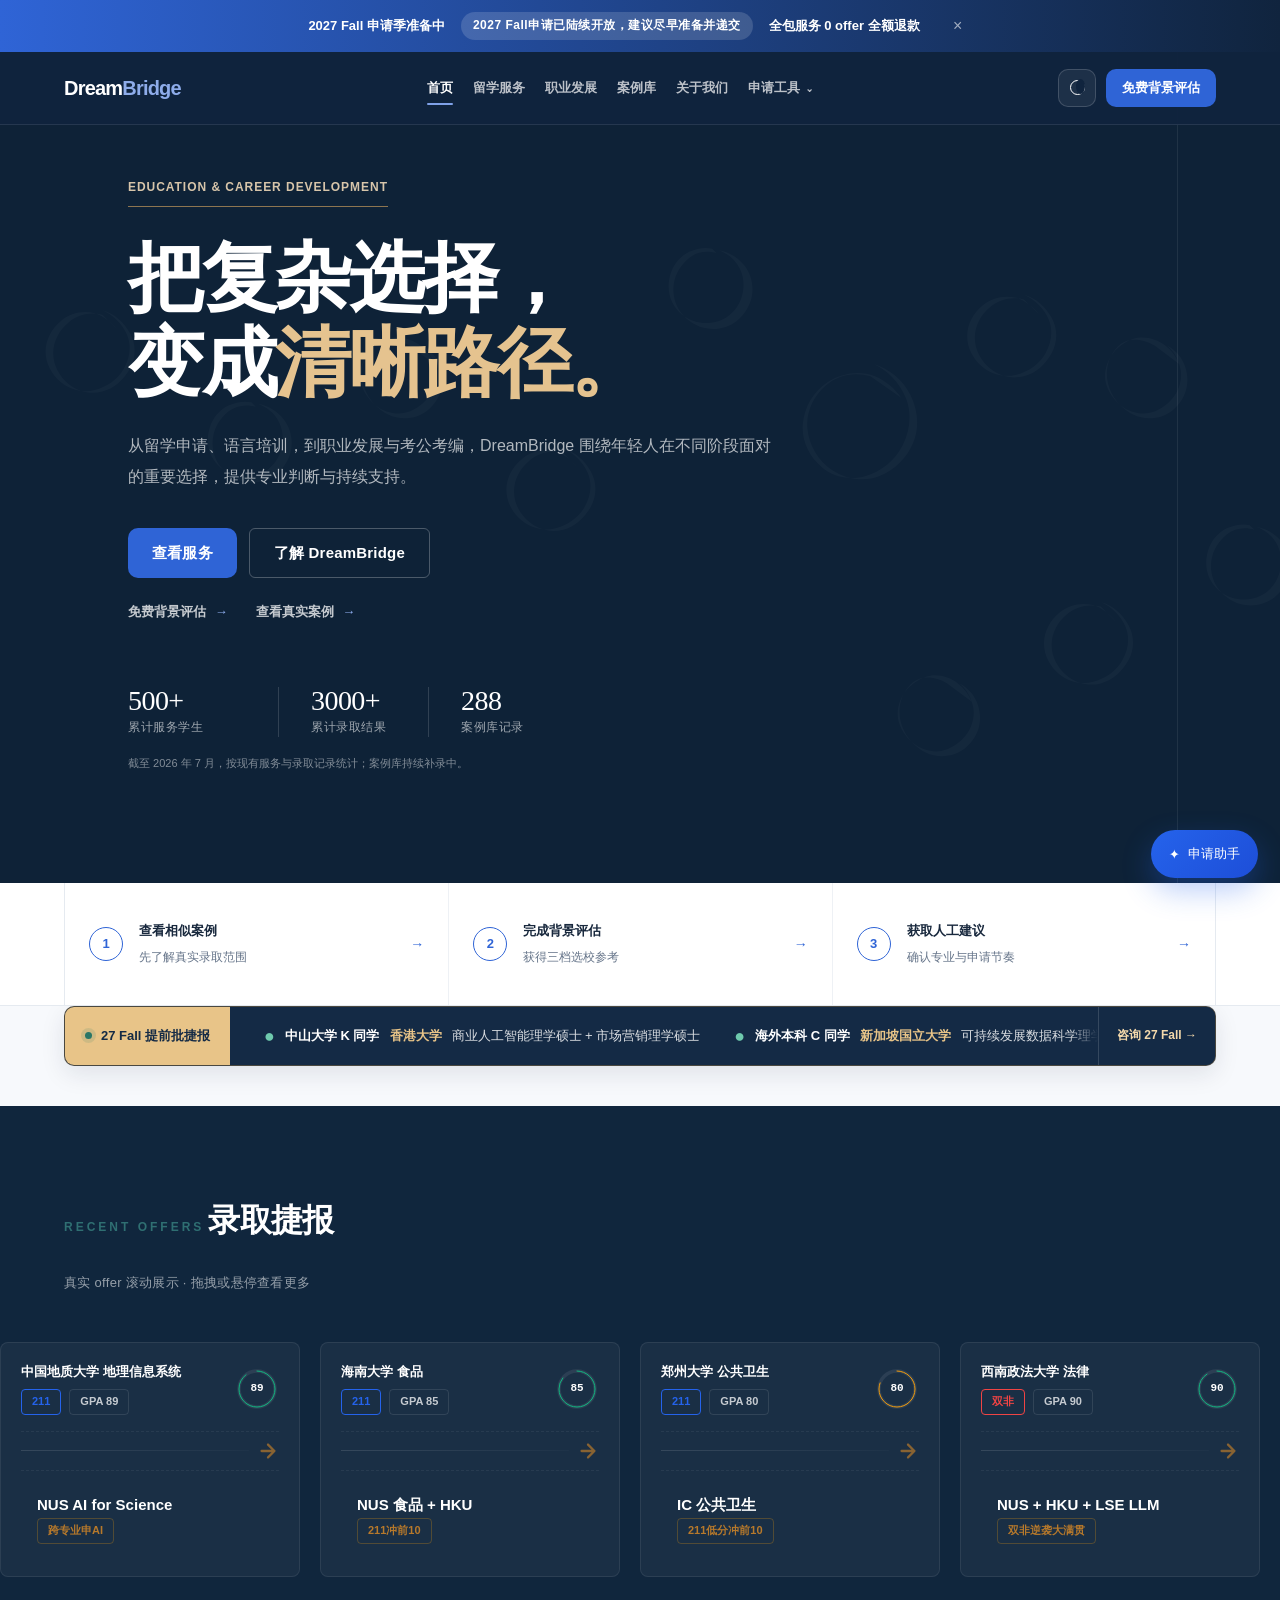
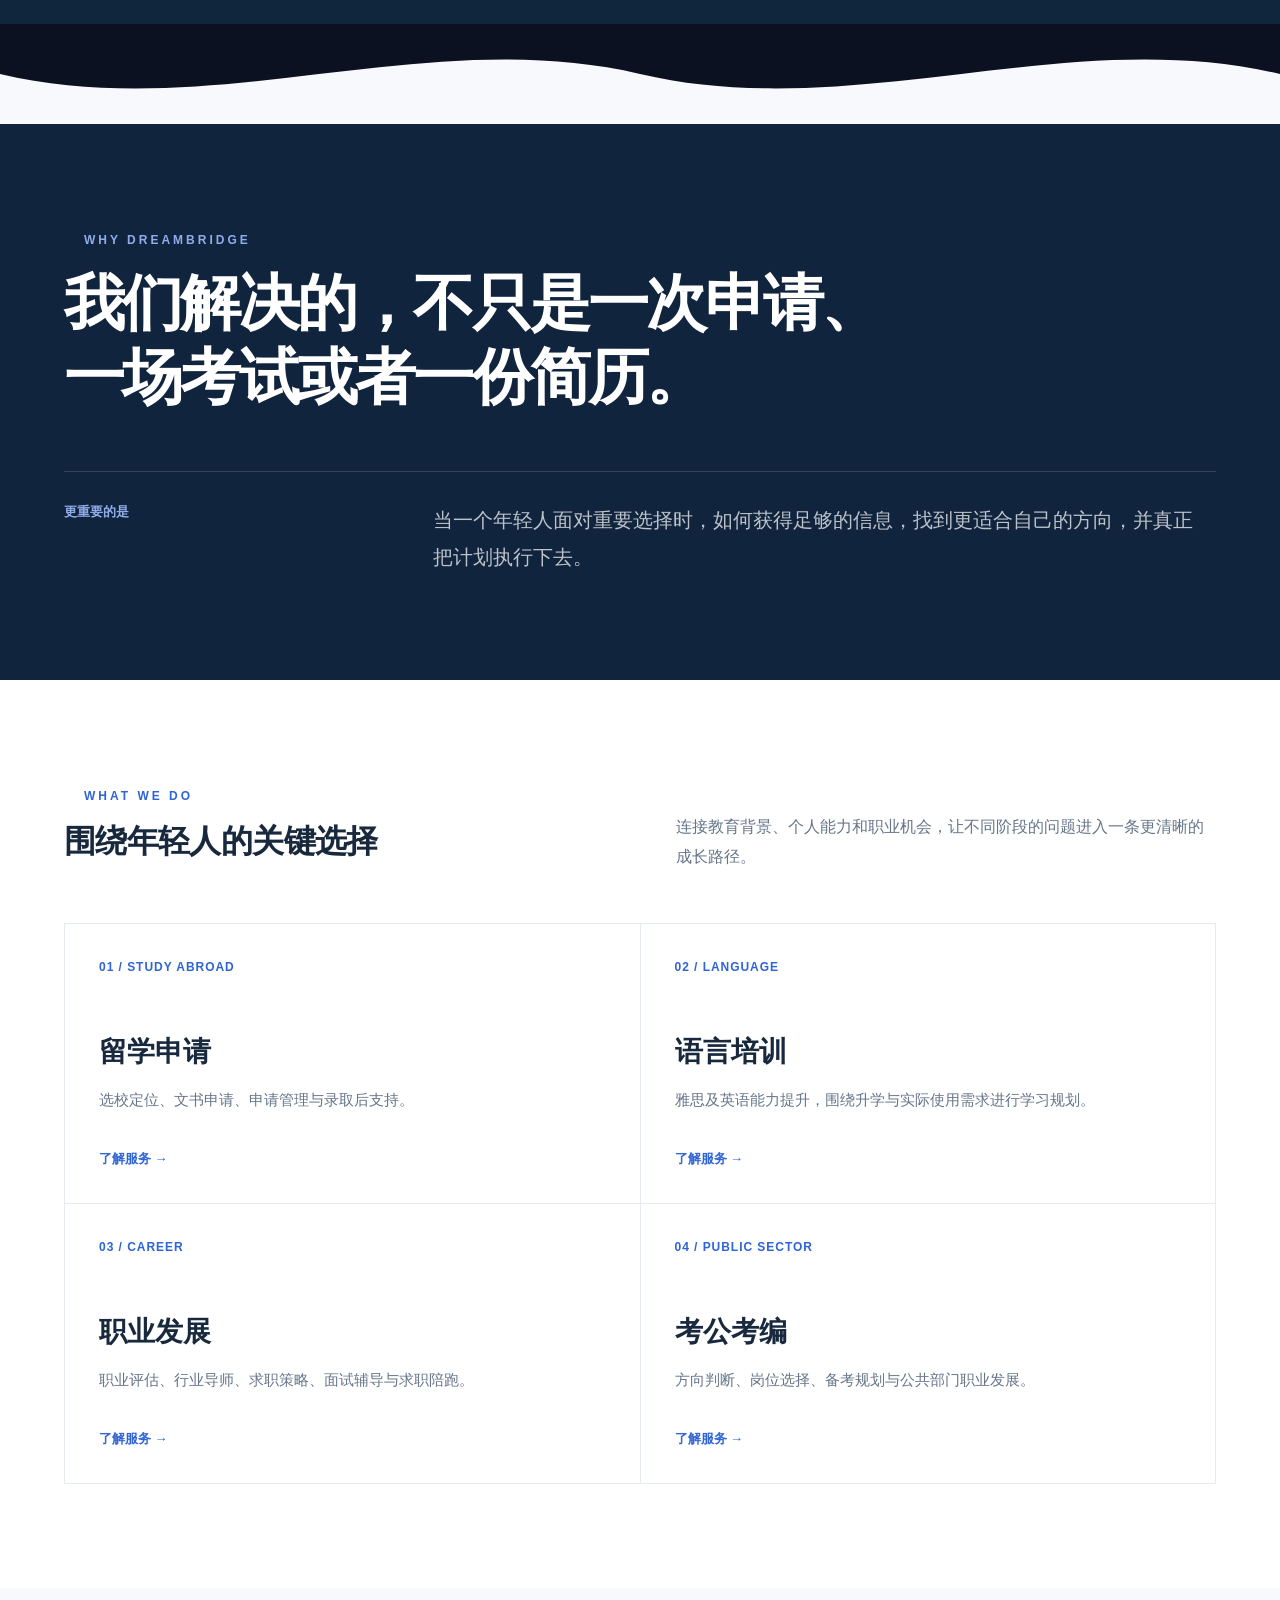
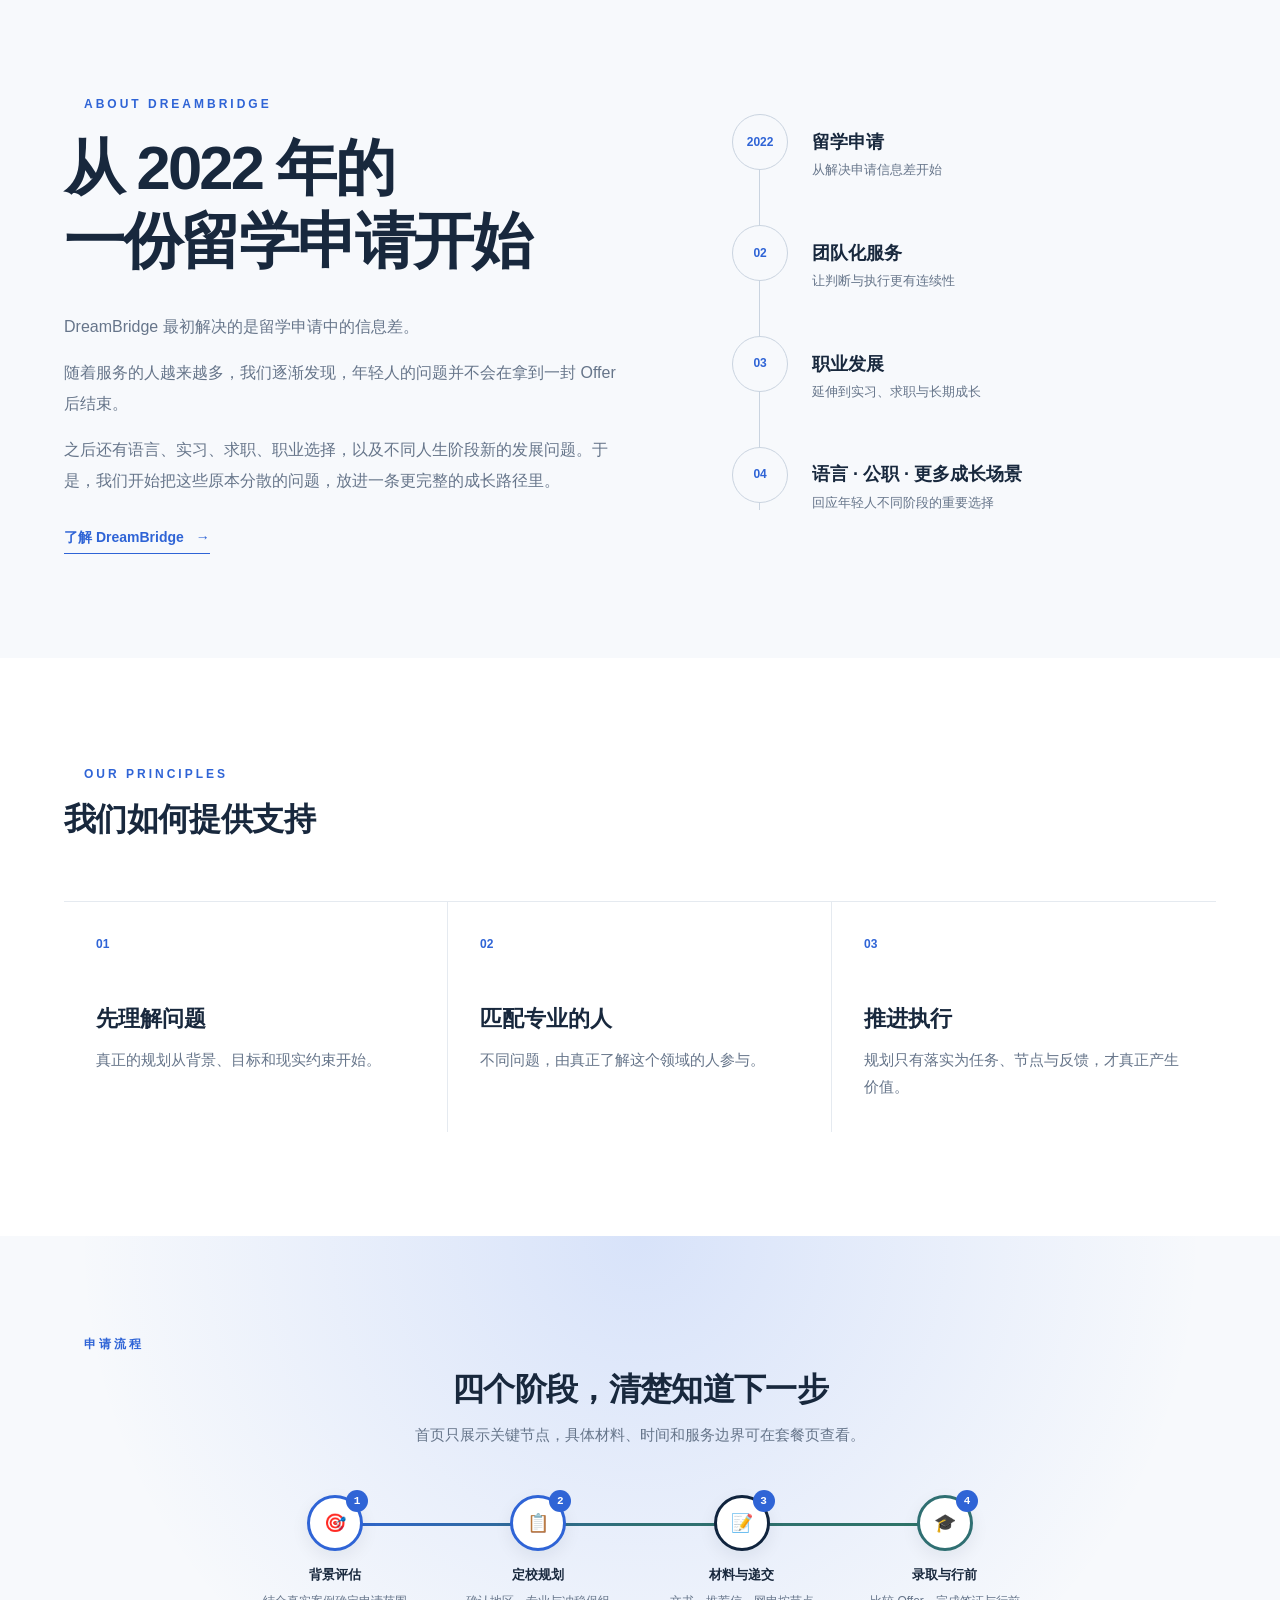
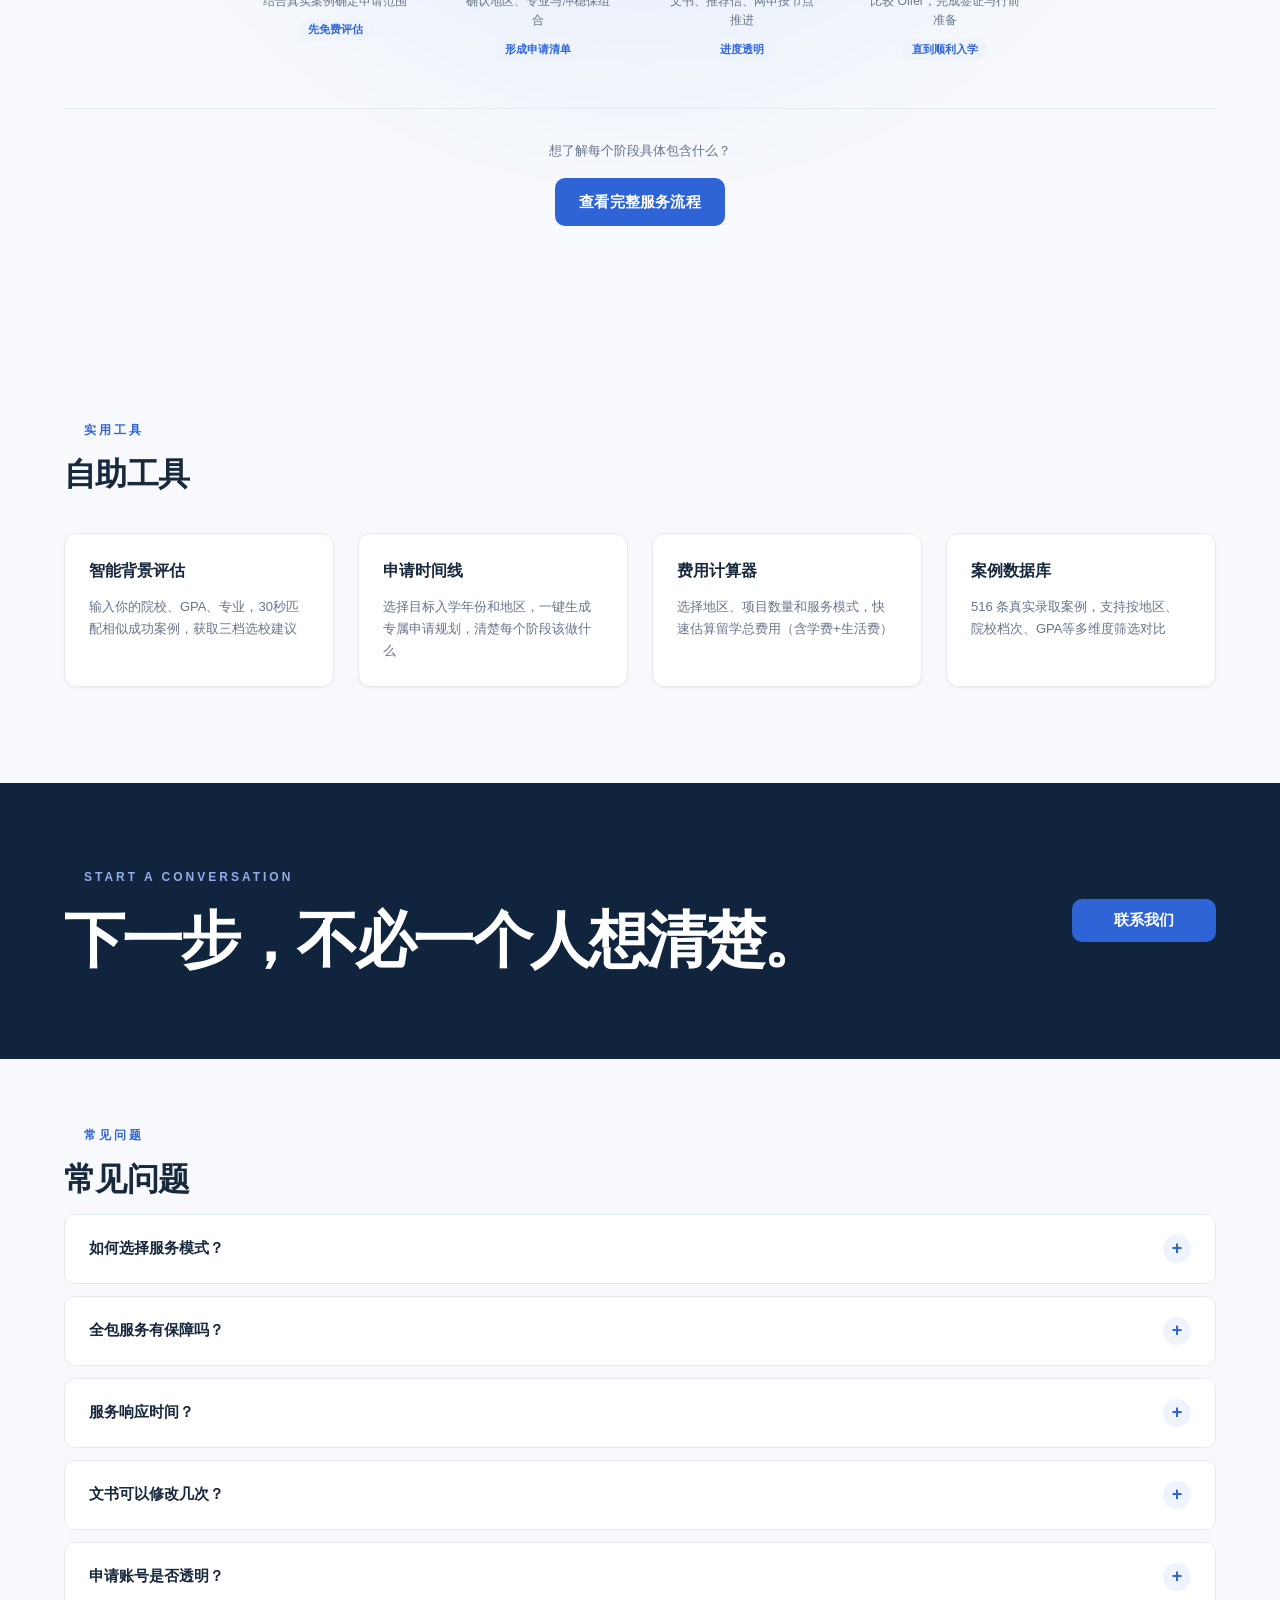
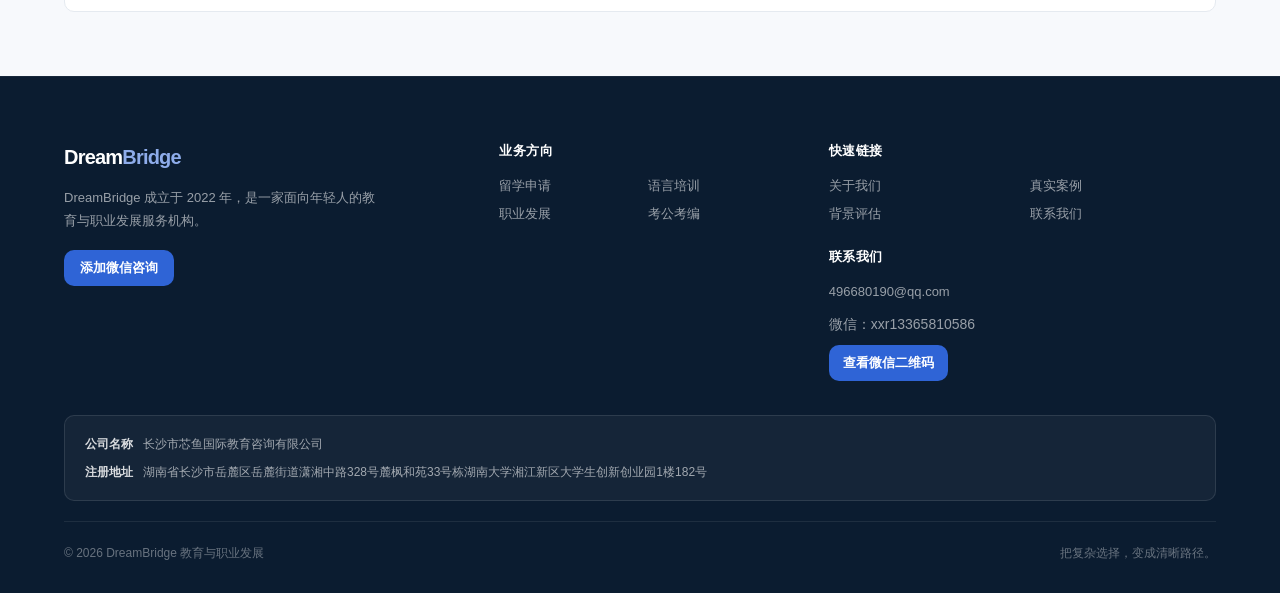
==== commit c76726a8: "Remove homepage service-mode section" ====
--- a/index.html
+++ b/index.html
@@ -1771,7 +1771,7 @@
   .hero-stat-value { font-size: var(--text-xl); }
 }
 </style>
-<link rel="stylesheet" href="site-shell.css?v=20260913-1">
+<link rel="stylesheet" href="site-shell.css?v=20260913-2">
 </head>
 <body class="home-page">
 
@@ -2048,19 +2048,6 @@
   </div>
 </section>
 
-<!-- ===== Plans ===== -->
-<section class="section section-alt" id="plans">
-  <div class="container fade-in">
-    <p class="section-kicker">服务方式</p>
-    <h2 class="section-title">按参与程度选择服务</h2>
-    <p style="color:var(--color-text-secondary);font-size:var(--text-md);margin:calc(-1 * var(--space-5)) 0 var(--space-8);">首页展示核心区别，价格、服务边界和退款条款请在套餐页查看。</p>
-    <div class="cards-grid stagger-children" id="planCards"></div>
-    <p style="margin-top:var(--space-8);text-align:center;">
-      <a class="btn btn-primary" href="package.html" style="padding: var(--space-3) var(--space-8);">比较价格与服务内容</a>
-    </p>
-  </div>
-</section>
-
 <!-- ===== Quick Links ===== -->
 <section class="section">
   <div class="container fade-in">
@@ -2199,12 +2186,6 @@
   { from: "四川大学 化学", gpa: "82", to: "UCL + 曼大 + NTU", tag: "985多offer", tier: "985", offerImage: "" },
 ];
 
-const plansData = [
-  {name: "DIY服务（纯DIY）", desc: "材料润色与答疑、申请流程指导", price: "按项目计费", services: ["简历润色 500/篇", "文书润色 1000/篇", "推荐信润色 400/篇", "DIY答疑 1888/年"]},
-  {name: "半DIY服务", desc: "材料撰写支持+策略指导+部分流程自主", price: "全套3999元起", services: ["简历代写 1000/篇", "文书代写 2000/篇", "推荐信代写 800/篇", "网申辅助 100/项目"]},
-  {name: "全包服务", desc: "全程代办+签证支持+流程管理", price: "10000元/8项目起", featured: true, services: ["澳新申请 免费递交", "英港新 10000/8项目", "15000/15项目", "超级混申 20000"]}
-];
-
 const faqsData = [
   ["如何选择服务模式？", "时间充足+自主能力强可选DIY；希望省时但保留自主可选半DIY；想全程省心建议全包。三种模式均享受专业顾问答疑支持。"],
   ["全包服务有保障吗？", "全包支持0 offer全额退款承诺，并提供透明流程与进度同步。每一步申请节点都会实时通知，确保你全程掌握申请状态。"],
@@ -2369,30 +2350,6 @@
   });
 }
 
-// ===== 套餐视图切换 =====
-function showPlanView(view) {
-  document.querySelectorAll('.plan-toggle-btn').forEach(b => b.classList.toggle('active',
-    (view === 'cards' && b.textContent.includes('\u5361\u7247')) || (view === 'table' && b.textContent.includes('\u5bf9\u6bd4'))
-  ));
-  if ($('planCards')) $('planCards').style.display = view === 'cards' ? 'grid' : 'none';
-  if ($('compareTable')) $('compareTable').classList.toggle('active', view === 'table');
-}
-
-function renderPlans() {
-  const wrap = $('planCards');
-  if (!wrap) return;
-  plansData.forEach(p => {
-    const card = document.createElement('article');
-    card.className = 'plan-card' + (p.featured ? ' featured' : '');
-    card.innerHTML = (p.featured ? '<span class="plan-badge">&#11088; 推荐</span>' : '') +
-      '<div class="plan-name">' + p.name + '</div>' +
-      '<div class="plan-desc">' + p.desc + '</div>' +
-      '<div class="plan-price">' + p.price + '</div>' +
-      '<ul class="plan-list">' + p.services.map(s => '<li>' + s + '</li>').join('') + '</ul>';
-    wrap.appendChild(card);
-  });
-}
-
 // ===== FAQ渲染 =====
 function renderFAQ() {
   const list = $('faqList');
@@ -2495,7 +2452,6 @@
 });
 renderOffersWall();
 setupDragScroll();
-renderPlans();
 renderFAQ();
 setupUI();
 setupEventListeners();
--- a/site-shell.css
+++ b/site-shell.css
@@ -99,9 +99,20 @@
   font-size: 13px;
 }
 
-.site-broadcast-item strong { color: #fff; font-weight: 800; }
-.site-broadcast-item b { color: #e8c488; font-weight: 800; }
-.site-broadcast-dot { color: #6ec9ad; font-size: 18px; }
+.site-broadcast-item strong {
+  color: #fff;
+  font-weight: 800;
+}
+
+.site-broadcast-item b {
+  color: #e8c488;
+  font-weight: 800;
+}
+
+.site-broadcast-dot {
+  color: #6ec9ad;
+  font-size: 18px;
+}
 
 .site-broadcast-action {
   display: inline-flex;
@@ -116,22 +127,12 @@
   white-space: nowrap;
 }
 
-.site-broadcast-action:hover { background: #1c3959; }
+.site-broadcast-action:hover {
+  background: #1c3959;
+}
 
 @keyframes site-broadcast-scroll {
   to { transform: translateX(-50%); }
-}
-
-@media (max-width: 768px) {
-  .site-broadcast-shell { grid-template-columns: auto minmax(0, 1fr); }
-  .site-broadcast-label { min-height: 54px; padding: 0 14px; font-size: 12px; }
-  .site-broadcast-action { display: none; }
-}
-
-@media (prefers-reduced-motion: reduce) {
-  .site-broadcast-viewport { overflow-x: auto; mask-image: none; }
-  .site-broadcast-track { animation: none; }
-  .site-broadcast-sequence[aria-hidden="true"] { display: none; }
 }
 
 :where(a, button, input, select, textarea, summary):focus-visible {
@@ -174,6 +175,81 @@
 .site-desktop-nav a.active::after {
   width: 100%;
 }
+
+.site-nav-dropdown {
+  position: relative;
+  display: flex;
+  align-items: center;
+}
+
+.site-nav-dropdown > button {
+  display: inline-flex;
+  align-items: center;
+  gap: 6px;
+  padding: 7px 0;
+  border: 0;
+  color: rgba(255, 255, 255, 0.72);
+  background: transparent;
+  font-size: 13px;
+  font-weight: 600;
+  cursor: pointer;
+}
+
+.site-nav-dropdown > button span {
+  font-size: 12px;
+  transition: transform 160ms ease;
+}
+
+.site-nav-dropdown:hover > button,
+.site-nav-dropdown:focus-within > button,
+.site-nav-dropdown.active > button { color: #fff; }
+
+.site-nav-dropdown:hover > button span,
+.site-nav-dropdown:focus-within > button span { transform: rotate(180deg); }
+
+.site-nav-dropdown-menu {
+  position: absolute;
+  top: calc(100% + 14px);
+  right: -18px;
+  width: 184px;
+  display: grid;
+  padding: 8px;
+  visibility: hidden;
+  border: 1px solid #e5eaf0;
+  border-radius: 12px;
+  background: #fff;
+  box-shadow: 0 14px 34px rgba(16, 36, 62, 0.14);
+  opacity: 0;
+  transform: translateY(-6px);
+  transition: opacity 160ms ease, transform 160ms ease, visibility 160ms ease;
+}
+
+.site-nav-dropdown-menu::before {
+  position: absolute;
+  right: 0;
+  bottom: 100%;
+  left: 0;
+  height: 15px;
+  content: "";
+}
+
+.site-nav-dropdown:hover .site-nav-dropdown-menu,
+.site-nav-dropdown:focus-within .site-nav-dropdown-menu {
+  visibility: visible;
+  opacity: 1;
+  transform: translateY(0);
+}
+
+.site-nav-dropdown-menu a {
+  padding: 10px 12px;
+  border-radius: 8px;
+  color: #40516a;
+  font-size: 13px;
+}
+
+.site-nav-dropdown-menu a::after { display: none; }
+.site-nav-dropdown-menu a:hover,
+.site-nav-dropdown-menu a.active { color: #10243e; background: #f1f5fb; }
 
 .site-nav-actions {
   display: flex;
@@ -300,6 +376,21 @@
   color: #10b981;
 }
 
+.site-mobile-link-group {
+  display: grid;
+  margin-top: 18px;
+  padding-top: 18px;
+  border-top: 1px solid rgba(255,255,255,.12);
+}
+
+.site-mobile-link-group > span {
+  padding: 0 4px 8px;
+  color: rgba(255,255,255,.44);
+  font-size: 12px;
+  font-weight: 700;
+  letter-spacing: .08em;
+}
+
 .site-mobile-consult {
   width: 100%;
   margin-top: 10px;
@@ -375,9 +466,24 @@
     padding-bottom: 72px;
   }
 
+  .site-broadcast-shell {
+    grid-template-columns: auto minmax(0, 1fr);
+  }
+
+  .site-broadcast-label {
+    min-height: 54px;
+    padding: 0 14px;
+    font-size: 12px;
+  }
+
+  .site-broadcast-action {
+    display: none;
+  }
+
   .mobile-cta,
   .to-top,
-  .db-chat-fab {
+  .db-chat-fab,
+  .db-assistant-fab {
     display: none !important;
   }
 
@@ -387,46 +493,138 @@
     bottom: max(10px, env(safe-area-inset-bottom));
     left: 12px;
     z-index: 998;
+    min-height: 58px;
+    color: #fff;
+  }
+
+  .site-mobile-primary-toggle {
     display: flex;
+    width: 100%;
     min-height: 58px;
     align-items: center;
     justify-content: space-between;
     gap: 16px;
     padding: 9px 10px 9px 16px;
-    border: 1px solid rgba(255, 255, 255, 0.16);
-    border-radius: 16px;
+    border: 1px solid rgba(255, 255, 255, 0.14);
+    border-radius: 8px;
     color: #fff;
-    background: rgba(13, 29, 50, 0.96);
-    box-shadow: 0 12px 32px rgba(4, 12, 24, 0.28);
-    backdrop-filter: blur(12px);
-    text-decoration: none;
-  }
-
-  .site-mobile-primary span {
+    background: #10263d;
+    box-shadow: 0 8px 22px rgba(4, 12, 24, 0.24);
+    text-align: left;
+  }
+
+  .site-mobile-primary-toggle span,
+  .site-mobile-actions-head span,
+  .site-mobile-actions :is(a, button) {
     display: flex;
     min-width: 0;
     flex-direction: column;
     gap: 2px;
   }
 
-  .site-mobile-primary strong {
+  .site-mobile-primary-toggle strong {
     overflow: hidden;
     font-size: 13px;
     text-overflow: ellipsis;
     white-space: nowrap;
   }
 
-  .site-mobile-primary small {
+  .site-mobile-primary-toggle small {
     color: rgba(255, 255, 255, 0.62);
     font-size: 11px;
   }
 
-  .site-mobile-primary b {
+  .site-mobile-primary-toggle b {
     flex: 0 0 auto;
     padding: 10px 15px;
-    border-radius: 11px;
-    background: linear-gradient(135deg, #f59e0b, #d97706);
+    border-radius: 5px;
+    background: #b7792b;
     font-size: 13px;
+  }
+
+  .site-mobile-actions {
+    position: absolute;
+    right: 0;
+    bottom: calc(100% + 8px);
+    left: 0;
+    display: none;
+    overflow: hidden;
+    border: 1px solid #d9dde1;
+    border-radius: 10px;
+    color: #172235;
+    background: #fff;
+    box-shadow: 0 16px 38px rgba(4, 12, 24, 0.22);
+  }
+
+  .site-mobile-actions.open {
+    display: block;
+  }
+
+  .site-mobile-actions-head {
+    display: flex;
+    align-items: center;
+    justify-content: space-between;
+    gap: 16px;
+    padding: 15px 16px 13px;
+    border-bottom: 1px solid #e5e7e9;
+    background: #f5f4ef;
+  }
+
+  .site-mobile-actions-head strong {
+    font-size: 14px;
+  }
+
+  .site-mobile-actions-head small {
+    color: #697483;
+    font-size: 11px;
+  }
+
+  .site-mobile-actions-head button {
+    width: 32px;
+    height: 32px;
+    border: 1px solid #d9dde1;
+    border-radius: 5px;
+    color: #354154;
+    background: #fff;
+    font-size: 20px;
+  }
+
+  .site-mobile-actions > :is(a, button) {
+    width: 100%;
+    padding: 13px 16px;
+    border-bottom: 1px solid #eceeef;
+    color: #172235;
+    background: #fff;
+    text-align: left;
+    text-decoration: none;
+  }
+
+  .site-mobile-actions > :is(a, button):last-child {
+    border-bottom: 0;
+  }
+
+  .site-mobile-actions > :is(a, button) strong {
+    font-size: 13px;
+  }
+
+  .site-mobile-actions > :is(a, button) small {
+    color: #6c7683;
+    font-size: 11px;
+  }
+}
+
+@media (prefers-reduced-motion: reduce) {
+  .site-broadcast-viewport {
+    overflow-x: auto;
+    mask-image: none;
+  }
+
+  .site-broadcast-track {
+    animation: none;
+  }
+
+  .site-broadcast-sequence[aria-hidden="true"] {
+    display: none;
   }
 }
 
@@ -490,6 +688,9 @@
   align-items: flex-start;
   gap: 10px;
 }
+
+.site-footer-links--quick { margin-bottom: 22px; }
+.site-footer-contact-title { margin-top: 4px; }
 
 .site-footer-contact button {
   padding: 9px 14px;
@@ -542,6 +743,561 @@
   font-size: 12px;
 }
 
+/* ===== DreamBridge 2026 editorial system =====
+   A quieter, evidence-led visual layer shared by every public page. */
+:root {
+  --color-bg: #f7f9fc;
+  --color-surface: #ffffff;
+  --color-surface-elevated: #ffffff;
+  --color-text: #18283d;
+  --color-text-secondary: #66758a;
+  --color-text-tertiary: #8794a6;
+  --color-primary: #2f64d6;
+  --color-primary-dark: #10243e;
+  --color-primary-light: #eef3fc;
+  --color-secondary: #2f6f72;
+  --color-accent: #b7792b;
+  --color-accent-dark: #925d20;
+  --color-accent-light: #f6eee2;
+  --color-success: #2e7466;
+  --color-border: #e5eaf0;
+  --color-border-light: #eef1f5;
+  --shadow-sm: 0 1px 2px rgba(18, 32, 49, 0.05);
+  --shadow-md: 0 6px 18px rgba(18, 32, 49, 0.07);
+  --shadow-lg: 0 12px 32px rgba(18, 32, 49, 0.09);
+  --shadow-xl: 0 18px 44px rgba(18, 32, 49, 0.12);
+  --shadow-accent: 0 6px 16px rgba(146, 93, 32, 0.18);
+  --shadow-primary: 0 6px 16px rgba(23, 63, 103, 0.16);
+  --radius-sm: 8px;
+  --radius-md: 10px;
+  --radius-lg: 12px;
+  --radius-xl: 16px;
+}
+
+body {
+  font-family: Inter, -apple-system, BlinkMacSystemFont, "PingFang SC", "Microsoft YaHei", sans-serif;
+  letter-spacing: 0;
+}
+
+:where(h1, h2, .section-title) {
+  font-family: Inter, -apple-system, BlinkMacSystemFont, "PingFang SC", "Microsoft YaHei", sans-serif;
+  font-weight: 700;
+  letter-spacing: -0.025em;
+}
+
+:where(.section-kicker) {
+  padding-left: 0;
+  color: var(--color-primary);
+  font-size: 12px;
+  font-weight: 700;
+  letter-spacing: 0.04em;
+}
+
+:where(.section-kicker)::before {
+  display: none;
+}
+
+:where(.btn, .site-primary-action, .site-consult-btn, .site-mobile-primary-action) {
+  border-radius: 10px;
+  background: var(--color-primary);
+  box-shadow: none;
+}
+
+:where(.btn-primary):hover {
+  background: #2554bd;
+  box-shadow: none;
+  transform: translateY(-1px);
+}
+
+.header.scrolled {
+  background: rgba(13, 29, 48, 0.97);
+  box-shadow: 0 1px 0 rgba(255, 255, 255, 0.1);
+  backdrop-filter: none;
+  -webkit-backdrop-filter: none;
+}
+
+.site-menu-toggle,
+.theme-toggle,
+.site-mobile-close {
+  border-radius: 10px;
+}
+
+.site-mobile-menu {
+  background: rgba(7, 16, 27, 0.58);
+  backdrop-filter: none;
+}
+
+.site-mobile-panel {
+  background: #10263d;
+  box-shadow: -10px 0 30px rgba(0, 0, 0, 0.2);
+}
+
+.site-mobile-links a {
+  font-weight: 600;
+}
+
+.site-mobile-links a.active::before {
+  color: #d2a15e;
+}
+
+.site-mobile-consult {
+  border: 1px solid rgba(255, 255, 255, 0.14);
+  border-radius: 6px;
+  background: transparent;
+}
+
+.site-footer-title {
+  font-family: inherit;
+}
+
+.site-footer-contact button {
+  border-radius: 10px;
+  background: var(--color-primary);
+}
+
+/* Homepage: editorial composition instead of a centered template hero. */
+.home-page .hero {
+  min-height: 760px;
+  place-items: stretch;
+  background: #0e2237;
+}
+
+.home-page .hero-map {
+  opacity: 0.025;
+}
+
+.home-page .hero-grid,
+.home-page .hero-blob,
+.home-page .hero-routes,
+.home-page .hero-floaters,
+.home-page .hero-scroll {
+  display: none;
+}
+
+.home-page .hero::after {
+  content: "";
+  position: absolute;
+  top: 0;
+  right: 8%;
+  width: 1px;
+  height: 100%;
+  background: rgba(255, 255, 255, 0.08);
+}
+
+.home-page .hero-content {
+  display: flex;
+  max-width: 1200px;
+  min-height: 760px;
+  flex-direction: column;
+  justify-content: center;
+  align-items: flex-start;
+  margin: 0 auto;
+  padding: 118px 5% 110px;
+  text-align: left;
+}
+
+.home-page .hero-tag {
+  margin-bottom: 28px;
+  padding: 0 0 9px;
+  border: 0;
+  border-bottom: 1px solid rgba(210, 161, 94, 0.65);
+  border-radius: 0;
+  color: #d7c5aa;
+  background: transparent;
+  font-size: 12px;
+  font-weight: 600;
+  letter-spacing: 0.08em;
+  backdrop-filter: none;
+}
+
+.home-page .hero-title {
+  max-width: 780px;
+  margin-bottom: 26px;
+  font-size: clamp(44px, 6vw, 76px);
+  font-weight: 700;
+  line-height: 1.12;
+}
+
+.home-page .hero-title .highlight {
+  color: #e5c38f;
+}
+
+.home-page .hero-title .highlight::after {
+  display: none;
+}
+
+.home-page .hero-subtitle {
+  max-width: 650px;
+  margin: 0 0 36px;
+  color: rgba(255, 255, 255, 0.68);
+  font-size: 16px;
+  line-height: 1.9;
+}
+
+.home-page .hero-cta {
+  justify-content: flex-start;
+  gap: 12px;
+}
+
+.home-page .btn-secondary {
+  border-radius: 6px;
+  background: transparent;
+  backdrop-filter: none;
+}
+
+.home-page .hero-stats {
+  justify-content: flex-start;
+  gap: 0;
+  margin-top: 64px;
+}
+
+.home-page .hero-stat {
+  min-width: 150px;
+  padding-right: 32px;
+  text-align: left;
+}
+
+.home-page .hero-stat + .hero-stat {
+  padding-left: 32px;
+  border-left: 1px solid rgba(255, 255, 255, 0.14);
+}
+
+.home-page .hero-stat-value {
+  font-family: Georgia, "Times New Roman", serif;
+  font-size: 28px;
+  font-weight: 500;
+}
+
+.home-page .hero-proof-note {
+  max-width: 650px;
+  margin-top: 18px;
+}
+
+.home-hero-utility {
+  display: flex;
+  flex-wrap: wrap;
+  gap: 28px;
+  margin-top: 24px;
+}
+
+.home-hero-utility a {
+  color: rgba(255,255,255,.76);
+  font-size: 13px;
+  font-weight: 600;
+}
+
+.home-hero-utility a:hover { color: #fff; }
+.home-hero-utility span { margin-left: 5px; color: #90aff0; }
+
+.home-page .decision-path {
+  margin-top: 0;
+  padding: 0;
+  border-bottom: 1px solid var(--color-border);
+  background: var(--color-surface);
+}
+
+.home-page .decision-path-grid {
+  border: 0;
+  border-right: 1px solid var(--color-border);
+  border-left: 1px solid var(--color-border);
+  border-radius: 0;
+  box-shadow: none;
+}
+
+.home-page .decision-step {
+  min-height: 122px;
+}
+
+.home-page .decision-step-number {
+  border: 1px solid var(--color-primary);
+  border-radius: 50%;
+  color: var(--color-primary);
+  background: transparent;
+}
+
+.home-page .offers-wall {
+  background: #10263d;
+}
+
+.home-page .offers-wall::before,
+.home-page .offers-header .section-title::after,
+.home-page .offer-card::before,
+.home-page .offer-card::after,
+.home-page .offer-arrow-line::after {
+  display: none;
+}
+
+.home-page .offers-header {
+  text-align: left;
+}
+
+.home-page .offers-header .section-title {
+  color: #fff;
+}
+
+.home-page .offers-sub {
+  color: rgba(255, 255, 255, 0.56);
+}
+
+.home-page .offer-card {
+  border-radius: 8px;
+  background: rgba(255, 255, 255, 0.045);
+  backdrop-filter: none;
+  -webkit-backdrop-filter: none;
+}
+
+.home-page .offer-card:hover {
+  border-color: rgba(255, 255, 255, 0.18);
+  box-shadow: none;
+  transform: translateY(-2px);
+}
+
+.home-page .offer-meta-pill,
+.home-page .offer-result,
+.home-page .offer-tag {
+  border-radius: 4px;
+  background: transparent;
+}
+
+.home-brand-statement,
+.home-business-section,
+.home-about-preview,
+.home-principles {
+  padding: 104px 0;
+}
+
+.home-brand-statement {
+  color: #fff;
+  background: #10243e;
+}
+
+.home-brand-statement .section-kicker { color: #91ade9; }
+
+.home-brand-statement h2,
+.home-about-preview h2,
+.home-final-cta h2 {
+  margin: 0;
+  font-family: inherit;
+  font-size: clamp(38px, 4.8vw, 64px);
+  font-weight: 650;
+  line-height: 1.2;
+  letter-spacing: -.045em;
+}
+
+.home-brand-statement-copy {
+  display: grid;
+  grid-template-columns: .55fr 1.45fr;
+  gap: 72px;
+  margin-top: 58px;
+  padding-top: 30px;
+  border-top: 1px solid rgba(255,255,255,.15);
+}
+
+.home-brand-statement-copy span {
+  color: #91ade9;
+  font-size: 13px;
+  font-weight: 700;
+}
+
+.home-brand-statement-copy p {
+  max-width: 760px;
+  margin: 0;
+  color: rgba(255,255,255,.72);
+  font-size: 20px;
+  line-height: 1.85;
+}
+
+.home-business-section { background: #fff; }
+
+.home-editorial-head {
+  display: grid;
+  grid-template-columns: 1fr 1fr;
+  gap: 72px;
+  align-items: end;
+  margin-bottom: 48px;
+}
+
+.home-editorial-head > p {
+  max-width: 540px;
+  margin: 0 0 4px;
+  color: #66758a;
+  font-size: 16px;
+  line-height: 1.85;
+}
+
+.home-business-grid {
+  display: grid;
+  grid-template-columns: repeat(2, minmax(0, 1fr));
+  border-top: 1px solid #e5eaf0;
+  border-left: 1px solid #e5eaf0;
+}
+
+.home-business-item {
+  min-height: 280px;
+  display: flex;
+  flex-direction: column;
+  padding: 34px;
+  border-right: 1px solid #e5eaf0;
+  border-bottom: 1px solid #e5eaf0;
+  color: #18283d;
+  background: #fff;
+  text-decoration: none;
+  transition: background 180ms ease;
+}
+
+.home-business-item:hover { background: #f7f9fc; }
+.home-business-item > span { color: #2f64d6; font-size: 12px; font-weight: 800; letter-spacing: .08em; }
+.home-business-item h3 { margin: 52px 0 12px; font-size: 28px; }
+.home-business-item p { max-width: 480px; margin: 0; color: #66758a; font-size: 15px; line-height: 1.8; }
+.home-business-item b { margin-top: auto; padding-top: 28px; color: #2f64d6; font-size: 13px; }
+
+.home-about-preview { background: #f7f9fc; }
+
+.home-about-preview-grid {
+  display: grid;
+  grid-template-columns: 1.08fr .92fr;
+  gap: 100px;
+  align-items: start;
+}
+
+.home-about-copy { max-width: 620px; margin: 34px 0 30px; }
+.home-about-copy p { margin: 0 0 16px; color: #66758a; font-size: 16px; line-height: 1.9; }
+.home-text-link { display: inline-flex; gap: 12px; padding-bottom: 5px; border-bottom: 1px solid #2f64d6; color: #2f64d6; font-weight: 700; }
+
+.home-about-timeline {
+  position: relative;
+  display: grid;
+  gap: 0;
+  margin: 0;
+  padding: 0;
+  list-style: none;
+}
+
+.home-about-timeline::before {
+  position: absolute;
+  top: 26px;
+  bottom: 26px;
+  left: 27px;
+  width: 1px;
+  content: "";
+  background: #cad4e0;
+}
+
+.home-about-timeline li {
+  position: relative;
+  display: grid;
+  grid-template-columns: 56px 1fr;
+  padding: 22px 0;
+}
+
+.home-about-timeline span {
+  z-index: 1;
+  width: 56px;
+  height: 56px;
+  display: grid;
+  place-items: center;
+  border: 1px solid #cad4e0;
+  border-radius: 50%;
+  color: #2f64d6;
+  background: #f7f9fc;
+  font-size: 12px;
+  font-weight: 800;
+}
+
+.home-about-timeline strong { align-self: center; margin-left: 24px; color: #18283d; font-size: 18px; }
+.home-about-timeline small { grid-column: 2; margin: -10px 0 0 24px; color: #66758a; font-size: 13px; }
+
+.home-principles { background: #fff; }
+.home-principles-grid { display: grid; grid-template-columns: repeat(3, 1fr); border-top: 1px solid #e5eaf0; }
+.home-principles-grid article { min-height: 230px; padding: 30px 32px; border-right: 1px solid #e5eaf0; }
+.home-principles-grid article:last-child { border-right: 0; }
+.home-principles-grid span { color: #2f64d6; font-size: 12px; font-weight: 800; }
+.home-principles-grid h3 { margin: 46px 0 10px; color: #18283d; font-size: 22px; }
+.home-principles-grid p { margin: 0; color: #66758a; font-size: 15px; line-height: 1.8; }
+
+.home-final-cta { padding: 82px 0; color: #fff; background: #10243e; }
+.home-final-cta-inner { display: flex; align-items: center; justify-content: space-between; gap: 48px; }
+.home-final-cta .section-kicker { color: #91ade9; }
+.home-final-cta h2 { max-width: 760px; }
+.home-final-cta .btn { flex: 0 0 auto; min-width: 144px; }
+
+@media (max-width: 768px) {
+  .home-page .hero,
+  .home-page .hero-content {
+    min-height: 680px;
+  }
+
+  .home-page .hero-content {
+    padding: 112px 6% 72px;
+  }
+
+  .home-page .hero-title {
+    font-size: clamp(38px, 11vw, 52px);
+  }
+
+  .home-page .hero-subtitle {
+    font-size: 15px;
+  }
+
+  .home-page .hero-stats {
+    width: 100%;
+    gap: 0;
+    margin-top: 46px;
+  }
+
+  .home-page .hero-stat {
+    min-width: 0;
+    flex: 1;
+    padding-right: 12px;
+  }
+
+  .home-page .hero-stat + .hero-stat {
+    padding-left: 12px;
+  }
+
+  .home-page .hero-stat-value {
+    font-size: 22px;
+  }
+
+  .home-page .hero-stat-label {
+    font-size: 10px;
+  }
+
+  .home-page .decision-path-grid {
+    border: 0;
+  }
+
+  .home-page .decision-step {
+    min-height: 100px;
+    padding: 20px 18px;
+  }
+
+  .home-brand-statement,
+  .home-business-section,
+  .home-about-preview,
+  .home-principles { padding: 64px 0; }
+
+  .home-brand-statement h2,
+  .home-about-preview h2,
+  .home-final-cta h2 { font-size: 38px; }
+
+  .home-brand-statement-copy,
+  .home-editorial-head,
+  .home-about-preview-grid { grid-template-columns: 1fr; gap: 28px; }
+
+  .home-brand-statement-copy { margin-top: 38px; }
+  .home-brand-statement-copy p { font-size: 17px; }
+  .home-business-grid { grid-template-columns: 1fr; }
+  .home-business-item { min-height: 230px; padding: 28px 24px; }
+  .home-business-item h3 { margin-top: 34px; }
+  .home-principles-grid { grid-template-columns: 1fr; }
+  .home-principles-grid article { min-height: 180px; padding: 26px 4px; border-right: 0; border-bottom: 1px solid #e5eaf0; }
+  .home-principles-grid h3 { margin-top: 30px; }
+  .home-final-cta { padding: 64px 0; }
+  .home-final-cta-inner { display: block; }
+  .home-final-cta .btn { width: 100%; margin-top: 28px; }
+}
+
 @media (max-width: 768px) {
   .site-footer-grid {
     grid-template-columns: 1fr;
@@ -563,3 +1319,235 @@
     margin-top: 32px;
   }
 }
+
+/* About: one restrained editorial system shared with the homepage. */
+.header {
+  position: fixed;
+  top: 0;
+  right: 0;
+  left: 0;
+  z-index: 1000;
+  color: #fff;
+  background: rgba(16,36,62,.97);
+  border-bottom: 1px solid rgba(255,255,255,.09);
+}
+
+.header .container,
+.footer .container { width: min(1200px, 90%); margin: 0 auto; }
+.header .nav-wrap { min-height: 72px; padding: 12px 0; }
+.header .logo,
+.footer .logo { color: #fff; font-size: 20px; font-weight: 800; letter-spacing: -.04em; }
+.header .logo span,
+.footer .logo span { color: #8eacea; }
+.header .nav-links a {
+  position: relative;
+  padding: 7px 0;
+  color: rgba(255,255,255,.72);
+  font-size: 13px;
+  font-weight: 600;
+}
+.header .nav-links a:hover,
+.header .nav-links a.active { color: #fff; }
+.header .nav-links > a::after {
+  position: absolute;
+  right: 0;
+  bottom: 0;
+  left: 0;
+  height: 2px;
+  content: "";
+  background: #7fa1e8;
+  transform: scaleX(0);
+  transition: transform 160ms ease;
+}
+.header .nav-links > a:hover::after,
+.header .nav-links > a.active::after { transform: scaleX(1); }
+.theme-toggle {
+  width: 38px;
+  height: 38px;
+  display: grid;
+  place-items: center;
+  border: 1px solid rgba(255,255,255,.16);
+  color: #fff;
+  background: rgba(255,255,255,.06);
+  cursor: pointer;
+}
+.site-theme-icon { position: relative; width: 15px; height: 15px; display: block; border: 1.5px solid currentColor; border-radius: 50%; }
+.site-theme-icon::after { position: absolute; top: -2px; left: 5px; width: 9px; height: 15px; content: ""; border-radius: 50%; background: #10243e; }
+.dark .site-theme-icon::after { left: -1px; background: #10243e; }
+
+.footer {
+  padding: 64px 0 30px;
+  color: rgba(255,255,255,.58);
+  background: #0b1c30;
+}
+.footer .site-footer-grid { grid-template-columns: 1.1fr .8fr 1.1fr; }
+.site-primary-action,
+.site-consult-btn,
+.site-mobile-primary-action,
+.site-footer-contact button,
+.btn.btn-primary {
+  color: #fff;
+  background: #2f64d6;
+  box-shadow: none;
+}
+.site-primary-action:hover,
+.site-consult-btn:hover,
+.site-mobile-primary-action:hover,
+.site-footer-contact button:hover,
+.btn.btn-primary:hover { background: #2554bd; }
+
+.about-page {
+  margin: 0;
+  color: #18283d;
+  background: #fff;
+  font-family: Inter, -apple-system, BlinkMacSystemFont, "PingFang SC", "Microsoft YaHei", sans-serif;
+  line-height: 1.75;
+}
+
+.about-page * { box-sizing: border-box; }
+.about-page a { color: inherit; text-decoration: none; }
+.about-page button { font: inherit; }
+.about-page .site-admission-broadcast { display: none; }
+.about-container { width: min(1200px, calc(100% - 64px)); margin: 0 auto; }
+.about-kicker { margin: 0 0 18px; color: #2f64d6; font-size: 12px; font-weight: 800; letter-spacing: .14em; }
+.about-page main h1,
+.about-page main h2 { margin: 0; color: #10243e; font-family: inherit; font-weight: 680; letter-spacing: -.05em; }
+.about-page main h2 { font-size: clamp(36px, 4vw, 54px); line-height: 1.18; }
+.about-page p { overflow-wrap: anywhere; }
+
+.about-hero {
+  position: relative;
+  min-height: 760px;
+  display: grid;
+  align-items: center;
+  padding: 138px 0 96px;
+  overflow: hidden;
+  background: #f7f9fc;
+}
+
+.about-hero::after {
+  position: absolute;
+  top: 0;
+  right: 0;
+  width: 32%;
+  height: 100%;
+  content: "";
+  background: #eef3fc;
+}
+
+.about-hero-grid { position: relative; z-index: 1; display: grid; grid-template-columns: 1.08fr .92fr; gap: 100px; align-items: center; }
+.about-page main h1 { max-width: 700px; font-size: clamp(58px, 6.2vw, 84px); line-height: 1.08; }
+.about-lead { max-width: 650px; margin: 30px 0 0; color: #66758a; font-size: 18px; line-height: 1.95; }
+.about-actions { display: flex; flex-wrap: wrap; gap: 12px; margin-top: 36px; }
+.about-button { min-height: 50px; display: inline-flex; align-items: center; justify-content: center; padding: 0 24px; border: 1px solid #10243e; border-radius: 10px; font-weight: 700; cursor: pointer; }
+.about-button--primary { color: #fff; background: #2f64d6; border-color: #2f64d6; }
+.about-button--secondary { color: #10243e; background: transparent; }
+.about-button--light { color: #10243e; background: #fff; border-color: #fff; }
+
+.about-brand-index { padding: 30px; border: 1px solid #d9e1eb; border-radius: 16px; background: #fff; }
+.about-brand-index-head { display: flex; justify-content: space-between; padding-bottom: 20px; border-bottom: 1px solid #e5eaf0; color: #66758a; font-size: 11px; letter-spacing: .08em; }
+.about-brand-index-head b { color: #2f64d6; }
+.about-brand-index ol { display: grid; gap: 0; margin: 18px 0 0; padding: 0; list-style: none; }
+.about-brand-index li { display: grid; grid-template-columns: 44px 1fr auto; align-items: center; gap: 12px; min-height: 64px; border-bottom: 1px solid #eef1f5; }
+.about-brand-index li:last-child { border-bottom: 0; }
+.about-brand-index li span { color: #2f64d6; font-size: 12px; font-weight: 800; }
+.about-brand-index li strong { color: #18283d; font-size: 15px; }
+.about-brand-index li small { color: #8794a6; font-size: 12px; }
+
+.about-section { padding: 104px 0; }
+.about-section--soft { background: #f7f9fc; }
+.about-story-grid { display: grid; grid-template-columns: .38fr 1.62fr; gap: 80px; }
+.about-story-year { padding-top: 12px; border-top: 1px solid #2f64d6; }
+.about-story-year span { display: block; color: #10243e; font-size: 48px; font-weight: 650; line-height: 1; }
+.about-story-year small { color: #66758a; font-size: 13px; }
+.about-story-content { max-width: 780px; }
+.about-story-content h2 { margin-bottom: 32px; }
+.about-story-content > p:not(.about-kicker) { margin: 0 0 18px; color: #55667b; font-size: 17px; line-height: 1.95; }
+
+.about-section-head { display: grid; grid-template-columns: 1fr 1fr; gap: 80px; align-items: end; margin-bottom: 48px; }
+.about-section-head > p { max-width: 520px; margin: 0; color: #66758a; font-size: 16px; line-height: 1.85; }
+.about-business-grid { display: grid; grid-template-columns: 1fr 1fr; border-top: 1px solid #e5eaf0; border-left: 1px solid #e5eaf0; }
+.about-business-grid > * { min-height: 250px; padding: 32px; border-right: 1px solid #e5eaf0; border-bottom: 1px solid #e5eaf0; background: #fff; }
+.about-business-grid a { transition: background 180ms ease; }
+.about-business-grid a:hover { background: #f1f5fb; }
+.about-business-grid span,
+.about-work-grid span { color: #2f64d6; font-size: 12px; font-weight: 800; letter-spacing: .08em; }
+.about-business-grid h3 { margin: 48px 0 10px; color: #10243e; font-size: 26px; }
+.about-business-grid p { max-width: 480px; margin: 0; color: #66758a; font-size: 15px; }
+
+.about-work-grid { display: grid; grid-template-columns: repeat(3, 1fr); border-top: 1px solid #e5eaf0; }
+.about-work-grid article { min-height: 250px; padding: 30px 34px; border-right: 1px solid #e5eaf0; }
+.about-work-grid article:last-child { border-right: 0; }
+.about-work-grid h3 { margin: 50px 0 12px; color: #10243e; font-size: 22px; }
+.about-work-grid p { margin: 0; color: #66758a; font-size: 15px; }
+
+.about-team { border-top: 1px solid #e5eaf0; }
+.about-team-grid { display: grid; grid-template-columns: 1fr 1fr; gap: 96px; }
+.about-team-grid > div:first-child > p:not(.about-kicker) { margin: 20px 0 0; color: #5c6d81; font-size: 16px; line-height: 1.9; }
+.about-team-note { display: flex; flex-direction: column; justify-content: space-between; gap: 50px; padding: 42px; border: 1px solid #e5eaf0; border-radius: 16px; background: #f7f9fc; }
+.about-team-note blockquote { margin: 0; color: #10243e; font-size: 24px; font-weight: 650; line-height: 1.65; }
+.about-team-note strong { color: #2f64d6; }
+.about-team-note p { margin: 8px 0 0; color: #66758a; }
+
+.about-vision { padding: 104px 0; color: #fff; background: #10243e; }
+.about-vision .about-kicker { color: #91ade9; }
+.about-vision h2 { color: #fff; }
+.about-vision-inner { display: grid; grid-template-columns: 1.1fr .9fr; gap: 100px; align-items: end; }
+.about-vision-inner > div:last-child > p { margin: 0 0 28px; color: rgba(255,255,255,.7); font-size: 17px; line-height: 1.9; }
+
+.about-modal { position: fixed; inset: 0; z-index: 1400; display: none; align-items: center; justify-content: center; padding: 24px; background: rgba(7,18,31,.68); }
+.about-modal.is-open { display: flex; }
+.about-modal-card { position: relative; width: min(420px, 100%); padding: 34px; border-radius: 16px; background: #fff; box-shadow: 0 20px 54px rgba(8,24,42,.24); text-align: center; }
+.about-modal-card h2 { color: #10243e; font-size: 25px; letter-spacing: -.02em; }
+.about-modal-card p { margin: 8px 0 20px; color: #66758a; }
+.about-modal-card img { width: min(250px, 100%); border-radius: 12px; }
+.about-modal-close { position: absolute; top: 12px; right: 12px; width: 36px; height: 36px; border: 0; border-radius: 10px; color: #10243e; background: #eef3fc; cursor: pointer; }
+
+.dark.about-page { color: #e8eef6; background: #0d1c2d; }
+.dark .about-hero,
+.dark .about-section--soft,
+.dark .about-team-note { background: #12263a; }
+.dark .about-hero::after { background: #142b42; }
+.dark .about-page main h1,
+.dark .about-page main h2,
+.dark .about-brand-index li strong,
+.dark .about-business-grid h3,
+.dark .about-work-grid h3,
+.dark .about-team-note blockquote { color: #f0f5fa; }
+.dark .about-brand-index,
+.dark .about-business-grid > *,
+.dark .about-modal-card { border-color: #294056; background: #142638; }
+
+@media (max-width: 900px) {
+  .about-hero-grid { grid-template-columns: 1fr .86fr; gap: 44px; }
+  .about-story-grid { grid-template-columns: .32fr 1.68fr; gap: 42px; }
+  .about-section-head,
+  .about-team-grid,
+  .about-vision-inner { gap: 48px; }
+}
+
+@media (max-width: 768px) {
+  .about-container { width: min(100% - 32px, 1200px); }
+  .about-hero { min-height: auto; padding: 112px 0 64px; }
+  .about-hero::after { top: auto; width: 100%; height: 33%; }
+  .about-hero-grid,
+  .about-story-grid,
+  .about-section-head,
+  .about-team-grid,
+  .about-vision-inner { grid-template-columns: 1fr; gap: 38px; }
+  .about-page main h1 { font-size: 50px; }
+  .about-page main h2 { font-size: 38px; }
+  .about-lead { font-size: 16px; }
+  .about-section,
+  .about-vision { padding: 64px 0; }
+  .about-story-year { display: flex; align-items: end; justify-content: space-between; }
+  .about-business-grid,
+  .about-work-grid { grid-template-columns: 1fr; }
+  .about-business-grid > * { min-height: 220px; padding: 28px 24px; }
+  .about-work-grid article { min-height: 190px; padding: 28px 4px; border-right: 0; border-bottom: 1px solid #e5eaf0; }
+  .about-work-grid h3 { margin-top: 32px; }
+  .about-team-note { padding: 28px 24px; }
+  .about-team-note blockquote { font-size: 21px; }
+  .about-actions { display: grid; grid-template-columns: 1fr; }
+  .footer .site-footer-grid { grid-template-columns: 1fr !important; gap: 28px; }
+}
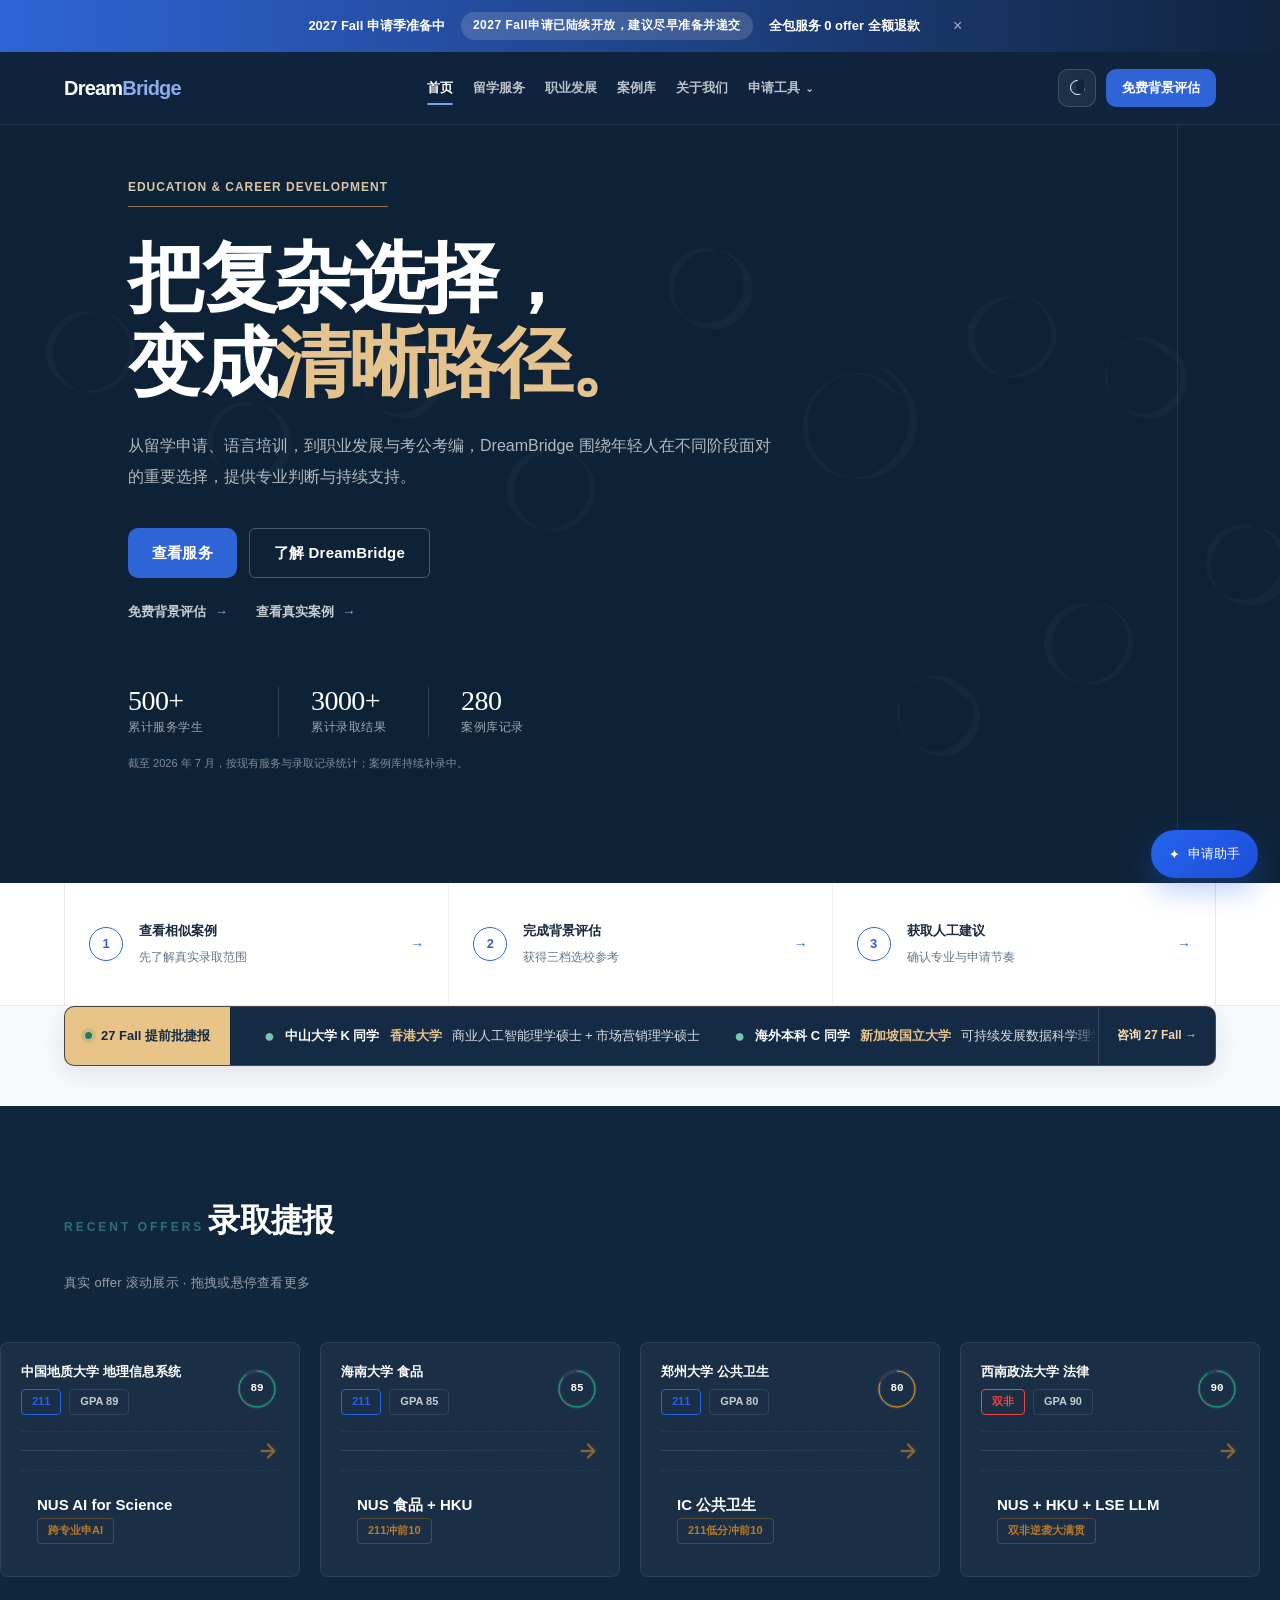
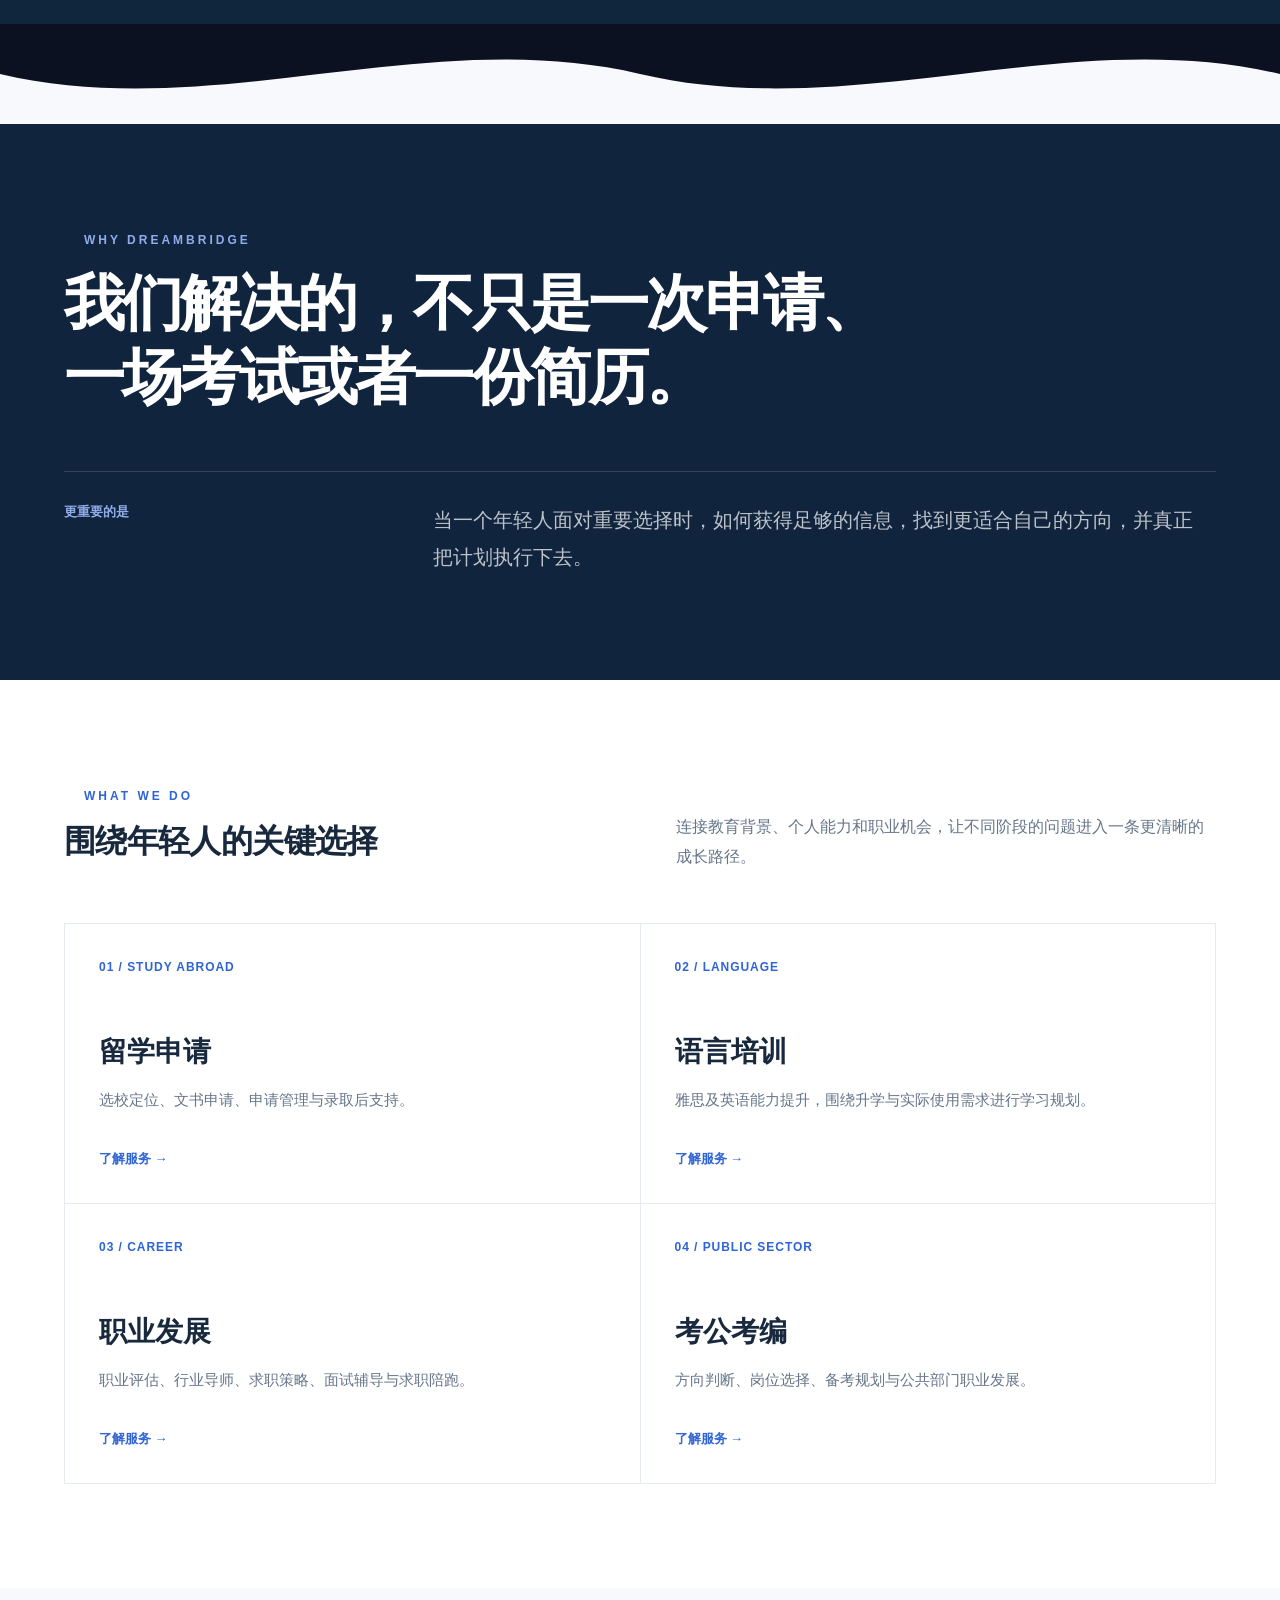
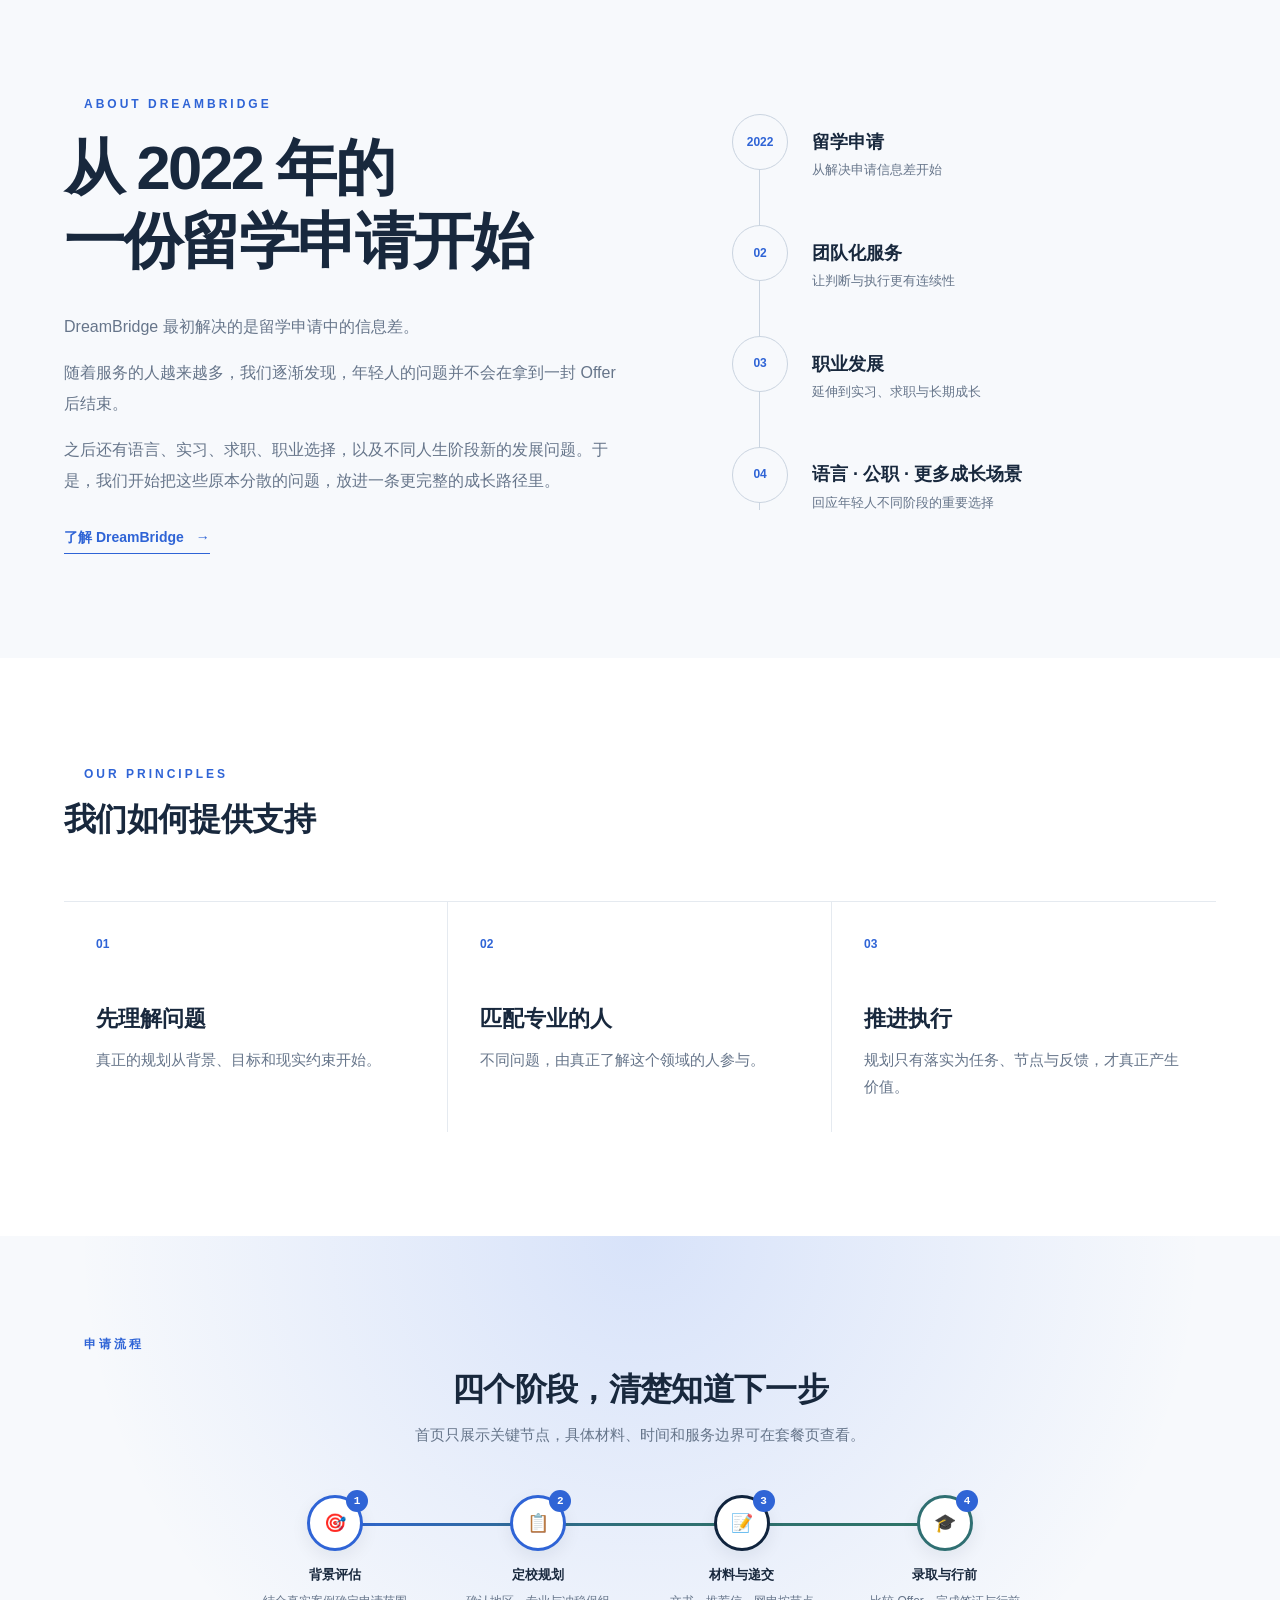
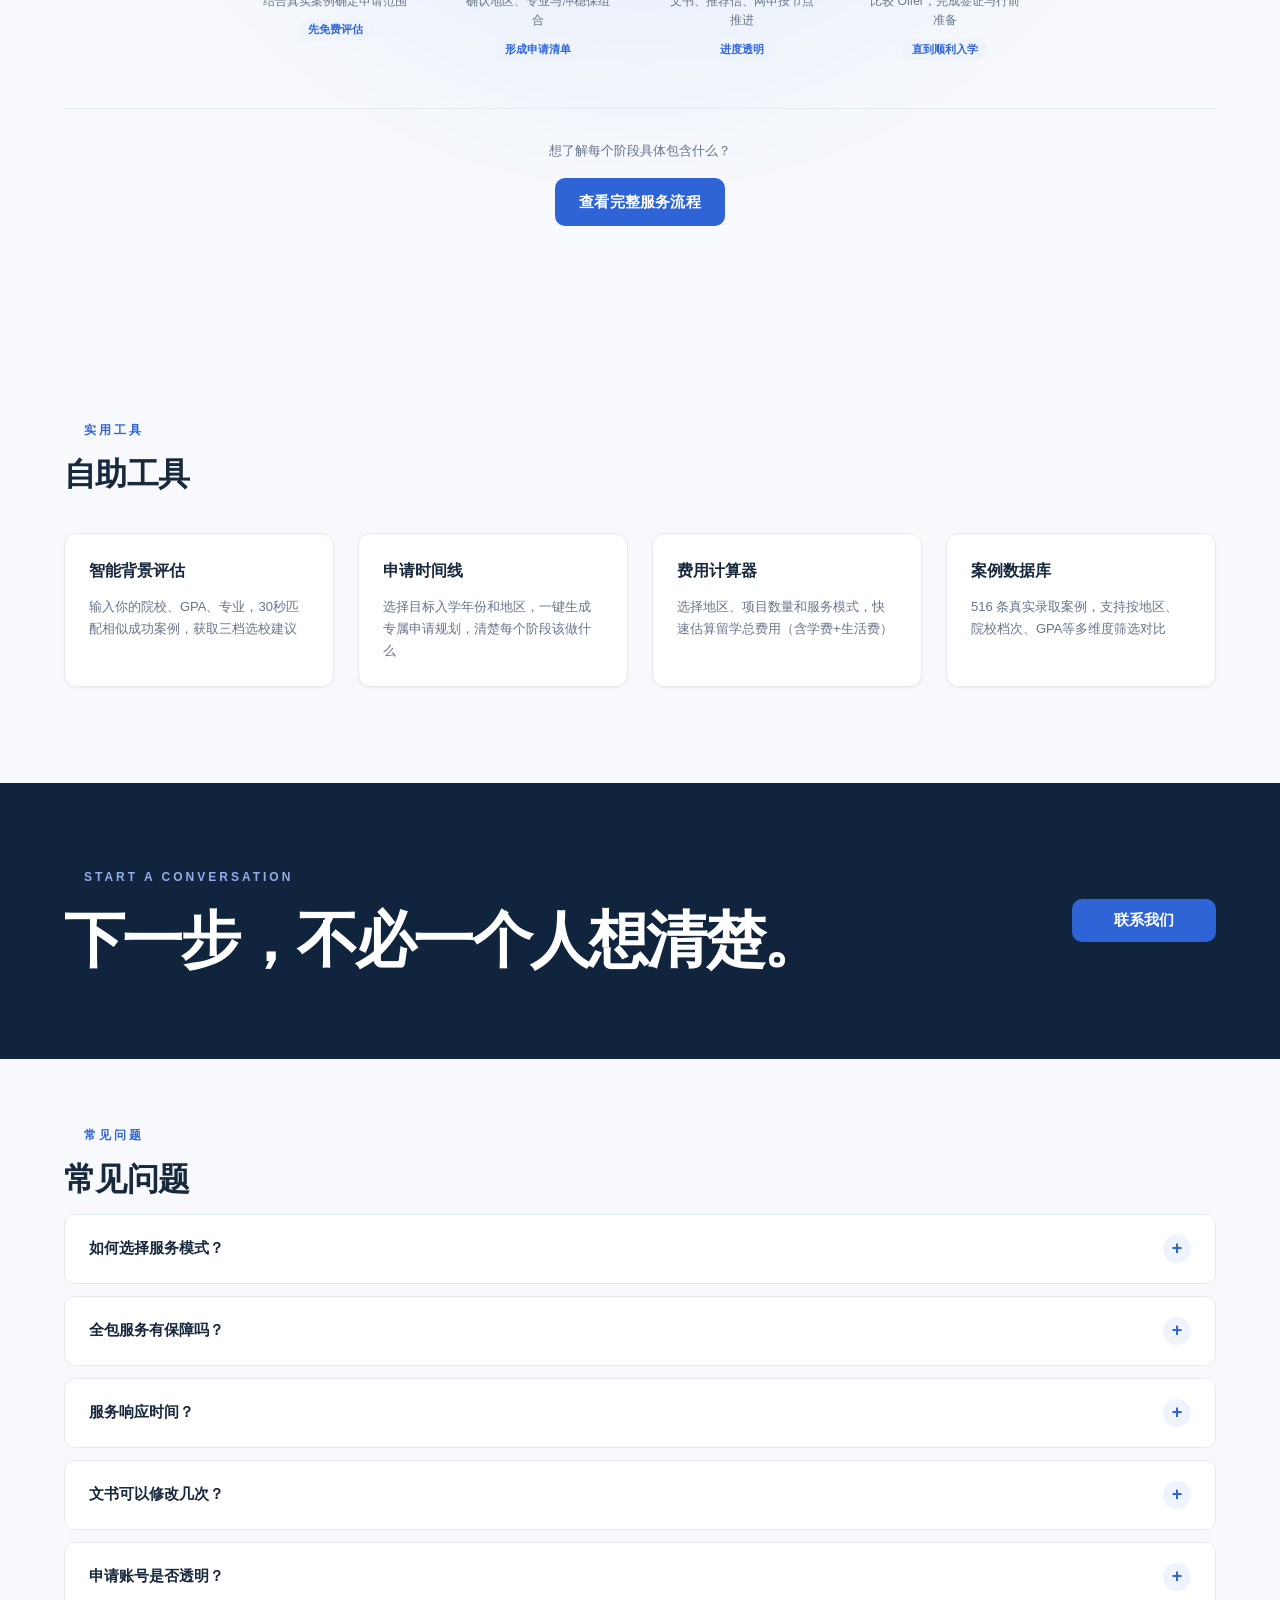
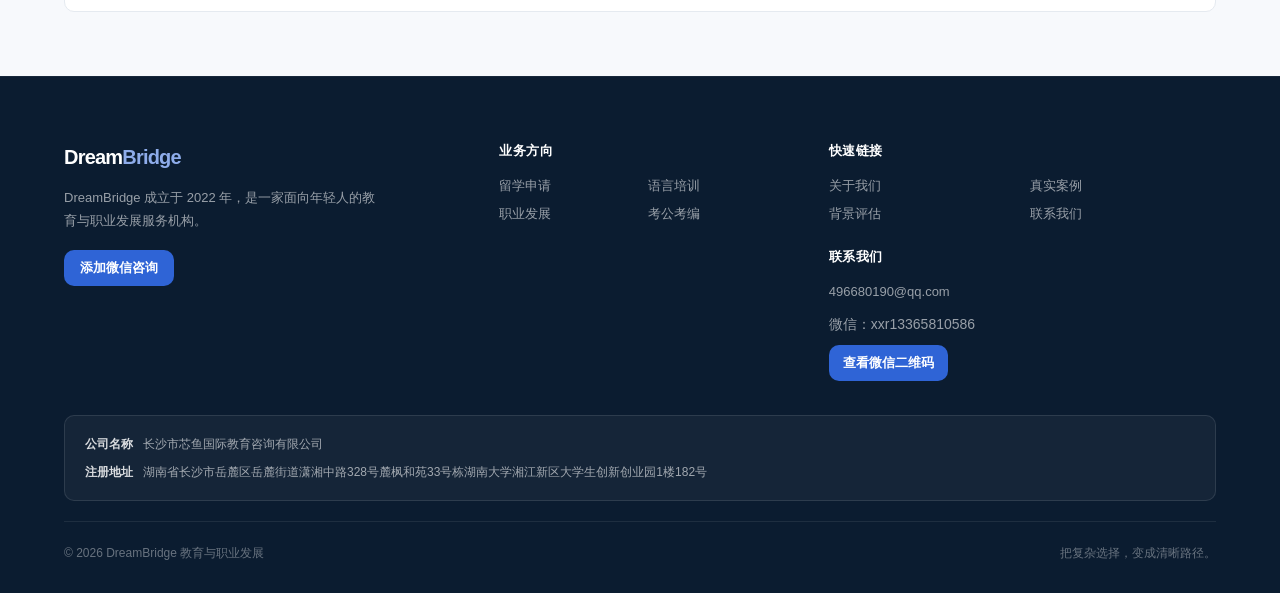
==== commit 7c13adab: "Restore WeChat QR content in index.html" ====
--- a/index.html
+++ b/index.html
@@ -1771,7 +1771,7 @@
   .hero-stat-value { font-size: var(--text-xl); }
 }
 </style>
-<link rel="stylesheet" href="site-shell.css?v=20260913-2">
+<link rel="stylesheet" href="site-shell.css?v=20260915-1">
 </head>
 <body class="home-page">
 
@@ -2153,7 +2153,7 @@
   <div class="qr-card">
     <button class="qr-close" onclick="closeQr()">&times;</button>
     <h3 style="font-size:var(--text-lg);font-weight:700;color:var(--color-text);">添加微信立即咨询</h3>
-<img src="assets/wechat-qr.jpg" alt="微信二维码" style="width:200px;height:200px;border-radius:12px;margin:0 auto;display:block;">
+<img class="wechat-qr-image" src="assets/wechat-qr.jpg?v=20260915-1" alt="微信二维码">
 <p style="font-size:var(--text-xs);color:var(--color-text-tertiary);margin-top:8px;">扫描二维码添加微信</p>
     <p class="qr-wxid">xxr13365810586</p>
     <p style="font-size:var(--text-xs);color:var(--color-text-tertiary);margin-top:var(--space-2);">复制微信号，打开微信添加好友</p>
--- a/site-shell.css
+++ b/site-shell.css
@@ -243,13 +243,20 @@
 .site-nav-dropdown-menu a {
   padding: 10px 12px;
   border-radius: 8px;
-  color: #40516a;
+  color: #243b5a !important;
+  background: transparent;
   font-size: 13px;
+  font-weight: 600;
+  line-height: 1.4;
+  text-decoration: none;
 }
 
 .site-nav-dropdown-menu a::after { display: none; }
 .site-nav-dropdown-menu a:hover,
-.site-nav-dropdown-menu a.active { color: #10243e; background: #f1f5fb; }
+.site-nav-dropdown-menu a.active {
+  color: #0f4fbf !important;
+  background: #eef4ff;
+}
 
 .site-nav-actions {
   display: flex;
@@ -1438,11 +1445,14 @@
 .about-hero-grid { position: relative; z-index: 1; display: grid; grid-template-columns: 1.08fr .92fr; gap: 100px; align-items: center; }
 .about-page main h1 { max-width: 700px; font-size: clamp(58px, 6.2vw, 84px); line-height: 1.08; }
 .about-lead { max-width: 650px; margin: 30px 0 0; color: #66758a; font-size: 18px; line-height: 1.95; }
-.about-actions { display: flex; flex-wrap: wrap; gap: 12px; margin-top: 36px; }
-.about-button { min-height: 50px; display: inline-flex; align-items: center; justify-content: center; padding: 0 24px; border: 1px solid #10243e; border-radius: 10px; font-weight: 700; cursor: pointer; }
-.about-button--primary { color: #fff; background: #2f64d6; border-color: #2f64d6; }
-.about-button--secondary { color: #10243e; background: transparent; }
-.about-button--light { color: #10243e; background: #fff; border-color: #fff; }
+.about-actions { display: flex; align-items: center; flex-wrap: wrap; gap: 14px; margin-top: 32px; }
+.about-button { min-height: 44px; display: inline-flex; align-items: center; justify-content: center; gap: 8px; padding: 0 18px; border-radius: 8px; font-size: 14px; font-weight: 600; line-height: 1; cursor: pointer; text-decoration: none; transition: color .18s ease, background-color .18s ease, border-color .18s ease, transform .18s ease; }
+.about-button--primary { color: #fff; background: #10243e; border: 1px solid #10243e; }
+.about-button--primary:hover { color: #fff; background: #183653; border-color: #183653; transform: translateY(-1px); }
+.about-button--secondary { color: #53657a; background: transparent; border: 1px solid #d7dee7; }
+.about-button--secondary:hover { color: #10243e; background: #fff; border-color: #aebaca; transform: translateY(-1px); }
+.about-button--light { color: #10243e; background: #fff; border: 1px solid #fff; }
+.about-button--light:hover { color: #10243e; background: #f7f9fc; border-color: #f7f9fc; transform: translateY(-1px); }
 
 .about-brand-index { padding: 30px; border: 1px solid #d9e1eb; border-radius: 16px; background: #fff; }
 .about-brand-index-head { display: flex; justify-content: space-between; padding-bottom: 20px; border-bottom: 1px solid #e5eaf0; color: #66758a; font-size: 11px; letter-spacing: .08em; }
